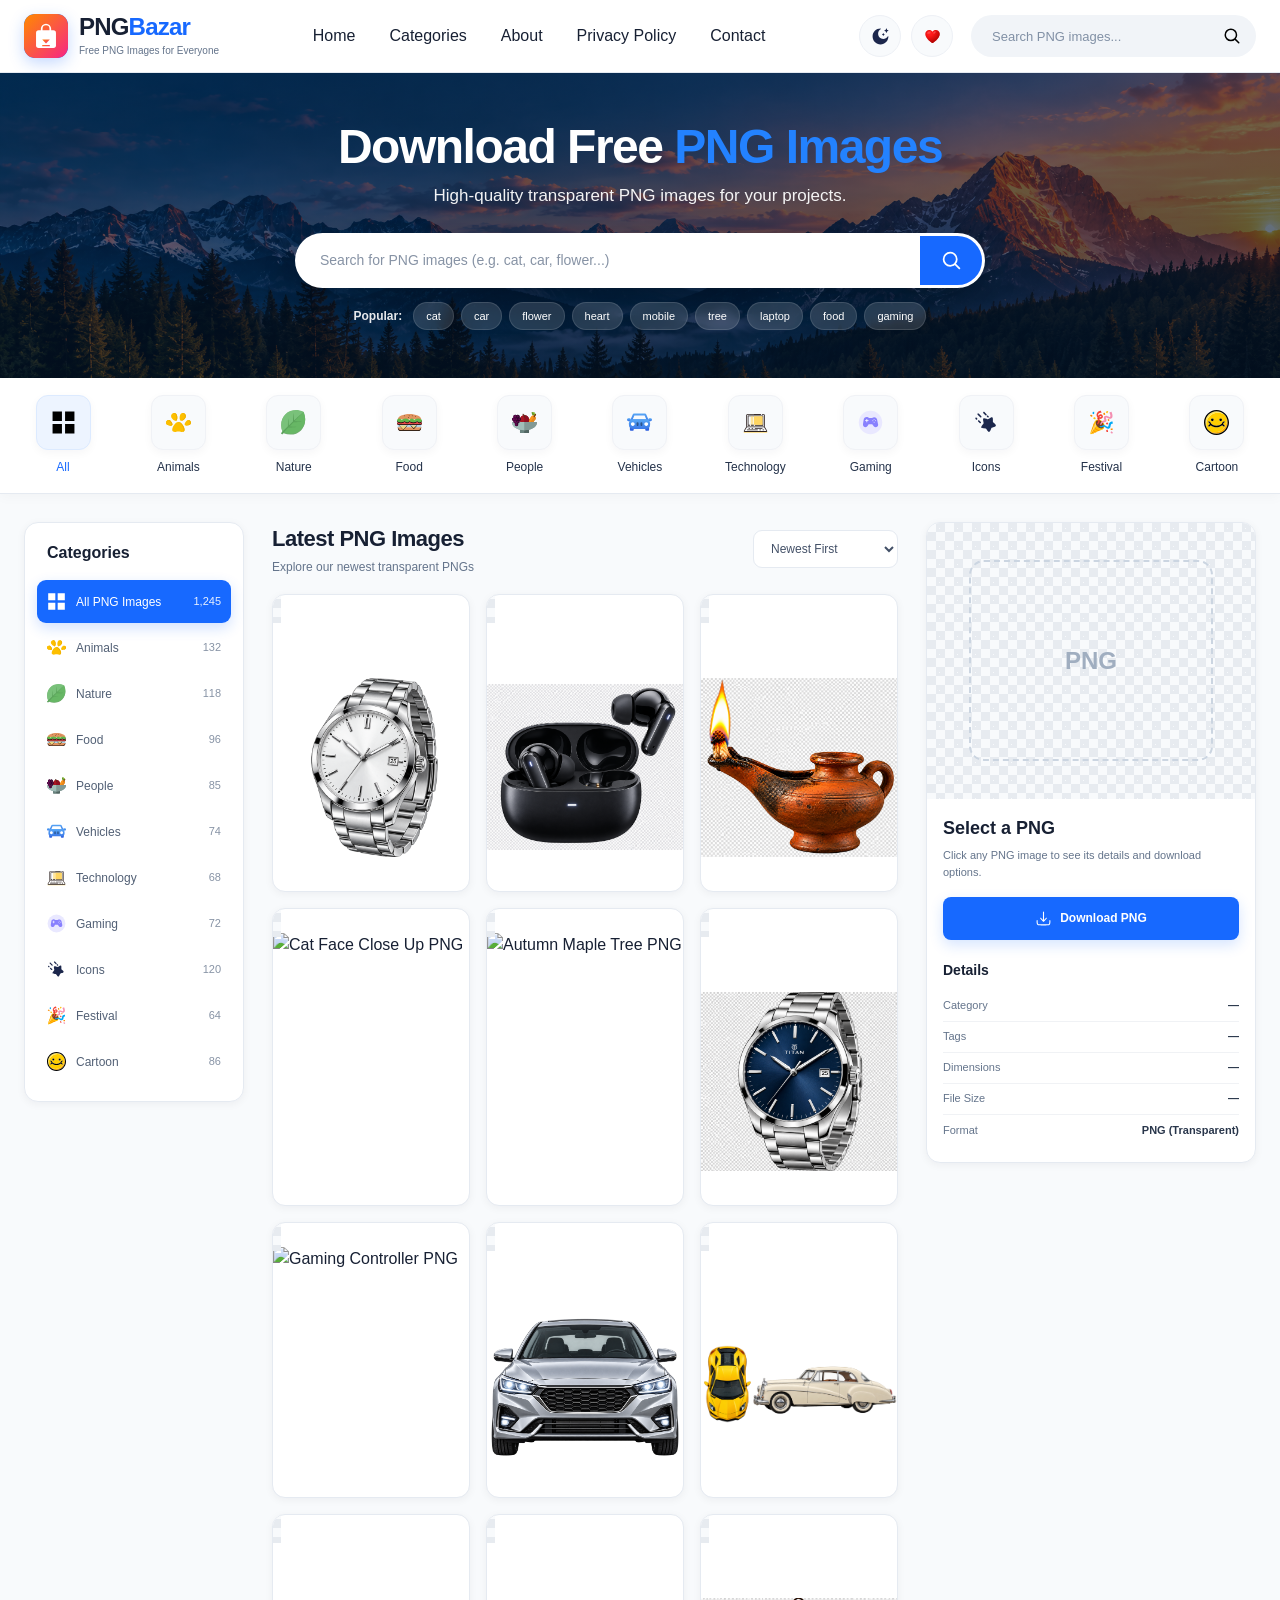
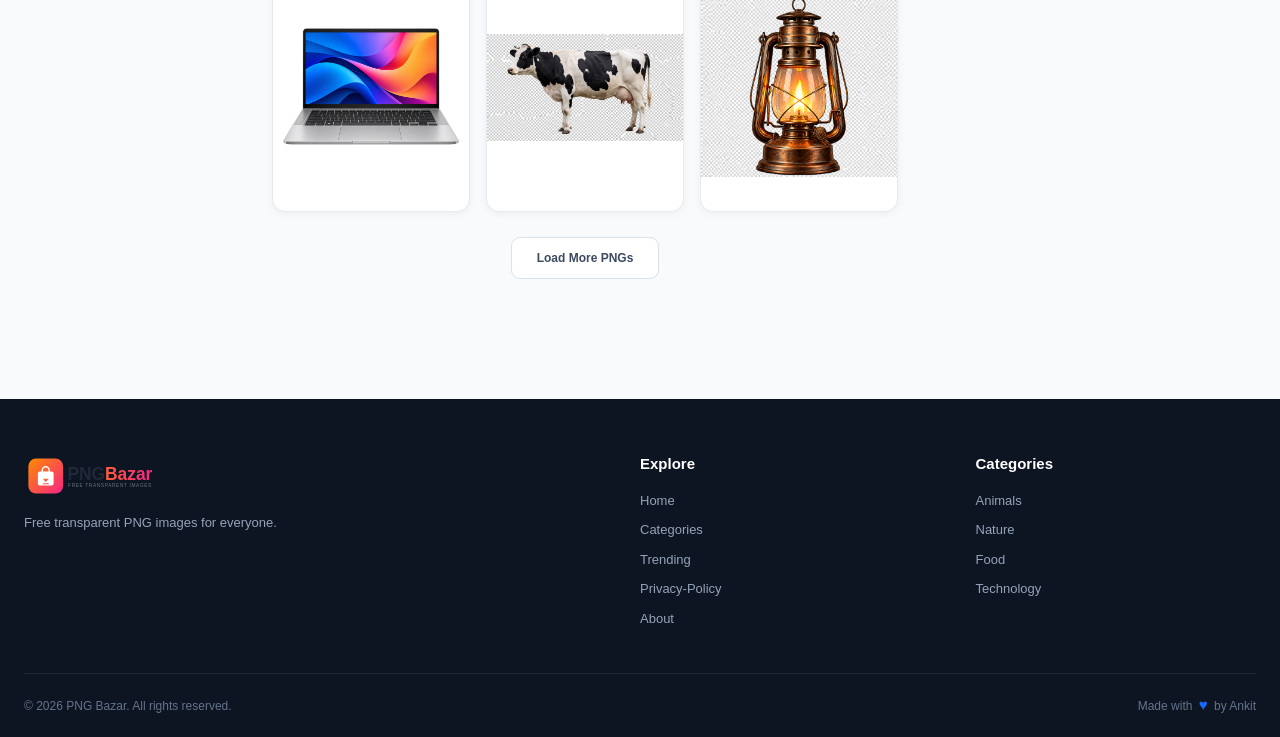
==== index.html @ c158da32 "add new page like privacy-policy.html or dmca.html" ====
<!DOCTYPE html>

<html lang="en">

<head>

    <meta charset="UTF-8">

    <meta name="viewport" content="width=device-width, initial-scale=1.0">



<title>PNG Bazar — Free PNG Images</title>



    <meta

        name="description"

        content="Download high-quality transparent PNG images for free."

    >



    <!-- Main CSS -->

    <link rel="stylesheet" href="css/style.css">

    <link rel="stylesheet" href="css/responsive.css">

</head>



<body>



    <!-- =====================================================

         HEADER

    \====================================================== -->

    <header class="site-header">



        <div class="header-container">



            <!-- Logo -->

          <a href="index.html" class="brand">



    <div class="brand-icon">

        <img

            src="assets/images/pngbazar_con.svg"

            alt="PNG Bazar"

        >

    </div>



    <div class="brand-text">

        <h1>PNG<span>Bazar</span></h1>

        <p>Free PNG Images for Everyone</p>

    </div>



</a>





            <!-- Desktop Navigation -->

            <nav class="main-nav">


<a href="index.html">Home</a>
                <a href="category.html">Categories</a>
                <a href="about.html">About</a>
                <a href="privacy-policy.html">Privacy Policy</a>
                <a href="#">Contact</a>

            </nav>





            <!-- Header Actions -->

            <div class="header-actions">



                <!-- Dark Mode -->

                <button

                    class="icon-button"

                    id="themeToggle"

                    type="button"

                    aria-label="Toggle dark mode"

                >

                    <img

                        src="assets/icons/moon.svg"

                        alt=""

                    >

                </button>





                <!-- Favorites -->

                <button

                    class="icon-button"

                    type="button"

                    aria-label="Favorites"

                >

                    <img

                        src="assets/icons/heart.svg"

                        alt=""

                    >

                </button>





                <!-- Header Search -->

                <form class="header-search" id="headerSearch">



                    <input

                        type="search"

                        id="headerSearchInput"

                        placeholder="Search PNG images..."

                        autocomplete="off"

                    >



                    <button type="submit" aria-label="Search">



                        <img

                            src="assets/icons/search.svg"

                            alt=""

                        >



                    </button>



                </form>





                <!-- Mobile Menu -->

                <button

                    class="icon-button mobile-menu-button"

                    id="mobileMenuButton"

                    type="button"

                    aria-label="Open menu"

                >

                    <img

                        src="assets/icons/menu.svg"

                        alt=""

                    >

                </button>



            </div>



        </div>





        <!-- Mobile Navigation -->

        <nav class="mobile-nav" id="mobileNav">



            <a href="index.html">Home</a>

            <a href="category.html">Categories</a>

            <a href="#">Trending</a>

            <a href="#">Latest</a>

            <a href="about.html">About</a>



        </nav>



    </header>







    <!-- =====================================================

         HERO SECTION

    \====================================================== -->

    <main>



        <section class="hero-section">



            <div class="hero-overlay"></div>



            <div class="hero-content">



               <span class="hero-small-title">

    PNG Bazar

</span>



<h2>

    Download Free

    <span>PNG Images</span>

</h2>



                <p>

                    High-quality transparent PNG images

                    for your projects.

                </p>





                <!-- Main Search -->

                <form class="hero-search" id="heroSearch">



                    <input

                        type="search"

                        id="heroSearchInput"

                        placeholder="Search for PNG images (e.g. cat, car, flower...)"

                        autocomplete="off"

                    >



                    <button type="submit">



                        <img

                            src="assets/icons/search.svg"

                            alt="Search"

                        >



                    </button>



                </form>





                <!-- Popular Searches -->

                <div class="popular-searches">



                    <span>Popular:</span>



                    <button type="button" class="tag">

                        cat

                    </button>



                    <button type="button" class="tag">

                        car

                    </button>



                    <button type="button" class="tag">

                        flower

                    </button>



                    <button type="button" class="tag">

                        heart

                    </button>



                    <button type="button" class="tag">

                        mobile

                    </button>



                    <button type="button" class="tag">

                        tree

                    </button>



                    <button type="button" class="tag">

                        laptop

                    </button>



                    <button type="button" class="tag">

                        food

                    </button>



                    <button type="button" class="tag">

                        gaming

                    </button>



                </div>



            </div>



        </section>







        <!-- =====================================================

             CATEGORY QUICK MENU

        \====================================================== -->

        <section class="category-strip">



            <div class="category-container">



                <a href="index.html" class="category-item active">



                    <div class="category-icon">

                        <img

                            src="assets/icons/grid.svg"

                            alt=""

                        >

                    </div>



                    <span>All</span>



                </a>





                <a href="category.html?category=Animals" class="category-item">



                    <div class="category-icon">

                        <img

                            src="assets/icons/paw.svg"

                            alt=""

                        >

                    </div>



                    <span>Animals</span>



                </a>





                <a href="category.html?category=Nature" class="category-item">



                    <div class="category-icon">

                        <img

                            src="assets/icons/leaf.svg"

                            alt=""

                        >

                    </div>



                    <span>Nature</span>



                </a>





                <a href="category.html?category=Food" class="category-item">



                    <div class="category-icon">

                        <img

                            src="assets/icons/food.svg"

                            alt=""

                        >

                    </div>



                    <span>Food</span>



                </a>





                <a href="category.html?category=People" class="category-item">



                    <div class="category-icon">

                        <img

                            src="assets/icons/fruits.svg"

                            alt=""

                        >

                    </div>



                    <span>People</span>



                </a>





                <a href="category.html?category=Vehicles" class="category-item">



                    <div class="category-icon">

                        <img

                            src="assets/icons/car.svg"

                            alt=""

                        >

                    </div>



                    <span>Vehicles</span>



                </a>





                <a href="category.html?category=Technology" class="category-item">



                    <div class="category-icon">

                        <img

                            src="assets/icons/laptop.svg"

                            alt=""

                        >

                    </div>



                    <span>Technology</span>



                </a>





                <a href="category.html?category=Gaming" class="category-item">



                    <div class="category-icon">

                        <img

                            src="assets/icons/game.svg"

                            alt=""

                        >

                    </div>



                    <span>Gaming</span>



                </a>





                <a href="category.html?category=Icons" class="category-item">



                    <div class="category-icon">

                        <img

                            src="assets/icons/star.svg"

                            alt=""

                        >

                    </div>



                    <span>Icons</span>



                </a>





                <a href="category.html?category=Festival" class="category-item">



                    <div class="category-icon">

                        <img

                            src="assets/icons/partypopper.svg"

                            alt=""

                        >

                    </div>



                    <span>Festival</span>



                </a>





                <a href="category.html?category=Cartoon" class="category-item">



                    <div class="category-icon">

                        <img

                            src="assets/icons/smile.svg"

                            alt=""

                        >

                    </div>



                    <span>Cartoon</span>



                </a>



            </div>



        </section>







        <!-- =====================================================

             MAIN CONTENT

        \====================================================== -->

        <section class="content-section">



            <div class="content-container">





                <!-- =================================================

                     SIDEBAR

                \================================================== -->

                <aside class="sidebar">



                    <div class="sidebar-header">



                        <h3>Categories</h3>



                    </div>





                    <div class="sidebar-categories">



                        <a href="index.html" class="sidebar-category active">



                            <div class="sidebar-category-left">



                                <img

                                    src="assets/icons/grid.svg"

                                    alt=""

                                >



                                <span>All PNG Images</span>



                            </div>



                            <span class="category-count">

                                1,245

                            </span>



                        </a>





                        <a href="category.html?category=Animals" class="sidebar-category">



                            <div class="sidebar-category-left">



                                <img

                                    src="assets/icons/paw.svg"

                                    alt=""

                                >



                                <span>Animals</span>



                            </div>



                            <span class="category-count">

                                132

                            </span>



                        </a>





                        <a href="category.html?category=Nature" class="sidebar-category">



                            <div class="sidebar-category-left">



                                <img

                                    src="assets/icons/leaf.svg"

                                    alt=""

                                >



                                <span>Nature</span>



                            </div>



                            <span class="category-count">

                                118

                            </span>



                        </a>





                        <a href="category.html?category=Food" class="sidebar-category">



                            <div class="sidebar-category-left">



                                <img

                                    src="assets/icons/food.svg"

                                    alt=""

                                >



                                <span>Food</span>



                            </div>



                            <span class="category-count">

                                96

                            </span>



                        </a>





                        <a href="category.html?category=People" class="sidebar-category">



                            <div class="sidebar-category-left">



                                <img

                                    src="assets/icons/fruits.svg"

                                    alt=""

                                >



                                <span>People</span>



                            </div>



                            <span class="category-count">

                                85

                            </span>



                        </a>





                        <a href="category.html?category=Vehicles" class="sidebar-category">



                            <div class="sidebar-category-left">



                                <img

                                    src="assets/icons/car.svg"

                                    alt=""

                                >



                                <span>Vehicles</span>



                            </div>



                            <span class="category-count">

                                74

                            </span>



                        </a>





                        <a href="category.html?category=Technology" class="sidebar-category">



                            <div class="sidebar-category-left">



                                <img

                                    src="assets/icons/laptop.svg"

                                    alt=""

                                >



                                <span>Technology</span>



                            </div>



                            <span class="category-count">

                                68

                            </span>



                        </a>





                        <a href="category.html?category=Gaming" class="sidebar-category">



                            <div class="sidebar-category-left">



                                <img

                                    src="assets/icons/game.svg"

                                    alt=""

                                >



                                <span>Gaming</span>



                            </div>



                            <span class="category-count">

                                72

                            </span>



                        </a>





                        <a href="category.html?category=Icons" class="sidebar-category">



                            <div class="sidebar-category-left">



                                <img

                                    src="assets/icons/star.svg"

                                    alt=""

                                >



                                <span>Icons</span>



                            </div>



                            <span class="category-count">

                                120

                            </span>



                        </a>





                        <a href="category.html?category=Festival" class="sidebar-category">



                            <div class="sidebar-category-left">



                                <img

                                    src="assets/icons/partypopper.svg"

                                    alt=""

                                >



                                <span>Festival</span>



                            </div>



                            <span class="category-count">

                                64

                            </span>



                        </a>





                        <a href="category.html?category=Cartoon" class="sidebar-category">



                            <div class="sidebar-category-left">



                                <img

                                    src="assets/icons/smile.svg"

                                    alt=""

                                >



                                <span>Cartoon</span>



                            </div>



                            <span class="category-count">

                                86

                            </span>



                        </a>



                    </div>



                </aside>







                <!-- =================================================

                     PNG CONTENT

                \================================================== -->

                <div class="png-content">





                    <!-- Section Header -->

                    <div class="section-header">



                        <div>



                            <h2>

                                Latest PNG Images

                            </h2>



                            <p>

                                Explore our newest transparent PNGs

                            </p>



                        </div>





                        <!-- Sort -->

                        <select

                            class="sort-select"

                            id="sortSelect"

                        >



                            <option value="newest">

                                Newest First

                            </option>



                            <option value="popular">

                                Most Popular

                            </option>



                            <option value="name">

                                Name

                            </option>



                        </select>



                    </div>







                    <!-- =================================================

                         PNG GRID

                    \================================================== -->

                    <div

                        class="png-grid"

                        id="pngGrid"

                    >



                        <!--

                            PNG cards will be generated

                            dynamically using JavaScript.



                            Example structure:



                            <article class="png-card">

                                ...

                            </article>

                        \-->



                    </div>





                    <!-- Load More -->

                    <div class="load-more-container">



                        <button

                            class="load-more-button"

                            id="loadMoreButton"

                            type="button"

                        >

                            Load More PNGs

                        </button>



                    </div>



                </div>







                <!-- =================================================

                     IMAGE PREVIEW PANEL

                \================================================== -->

                <aside class="preview-panel" id="previewPanel">



                    <button

                        class="preview-close"

                        id="previewClose"

                        type="button"

                        aria-label="Close preview"

                    >

                        ×

                    </button>





                    <div class="preview-image-container">



                        <div class="preview-placeholder">



                            <span>PNG</span>



                        </div>



                    </div>





                    <div class="preview-info">



                        <h2 id="previewTitle">

                            Select a PNG

                        </h2>



                        <p

                            class="preview-description"

                            id="previewDescription"

                        >

                            Click any PNG image to see its

                            details and download options.

                        </p>





                        <!-- Download -->

                        <button

                            class="download-button"

                            id="downloadButton"

                            type="button"

                        >



                            <img

                                src="assets/icons/download.svg"

                                alt=""

                            >



                            Download PNG



                        </button>





                        <!-- Details -->

                        <div class="image-details">



                            <h3>Details</h3>



                            <div class="detail-row">



                                <span>Category</span>



                                <strong id="previewCategory">

                                    —

                                </strong>



                            </div>





                            <div class="detail-row">



                                <span>Tags</span>



                                <strong id="previewTags">

                                    —

                                </strong>



                            </div>





                            <div class="detail-row">



                                <span>Dimensions</span>



                                <strong id="previewDimensions">

                                    —

                                </strong>



                            </div>





                            <div class="detail-row">



                                <span>File Size</span>



                                <strong id="previewSize">

                                    —

                                </strong>



                            </div>





                            <div class="detail-row">



                                <span>Format</span>



                                <strong>

                                    PNG (Transparent)

                                </strong>



                            </div>



                        </div>



                    </div>



                </aside>



            </div>



        </section>



    </main>







    <!-- =====================================================

         FOOTER

    \====================================================== -->

<footer class="site-footer">



    <div class="footer-container">



        <!-- Brand -->

        <div class="footer-brand">



            <div class="footer-logo">

                <img

                    src="assets/images/pngbazar_ogo.svg"

                    alt="PNG Bazar"

                >

            </div>



            <p>

                Free transparent PNG images for everyone.

            </p>
        </div>





        <!-- Explore -->

        <div class="footer-links">



            <h3>Explore</h3>



            <a href="index.html">Home</a>

            <a href="category.html">Categories</a>

            <a href="#">Trending</a>
            <a href="privacy-policy.html">Privacy-Policy</a>
            

            <a href="about.html">About</a>



        </div>





        <!-- Categories -->

        <div class="footer-links">
            <h3>Categories</h3>
            <a href="category.html?category=Animals">Animals</a>

            <a href="category.html?category=Nature">Nature</a>

            <a href="category.html?category=Food">Food</a>
            <a href="category.html?category=Technology">Technology</a>
        </div>

    </div>
    <!-- Copyright -->
    <div class="footer-bottom">
        <p>
            © 2026 PNG Bazar. All rights reserved.
        </p>
        <p>
            Made with
            <span class="footer-heart">♥</span>
            by Ankit
        </p>
    </div>

</footer>
    <!-- =====================================================

         JAVASCRIPT

    \====================================================== -->
    <script src="data/png-data.js"></script>
    <script src="js/main.js"></script>
    <script src="js/search.js"></script>
    

</body>

</html>
---- css/style.css ----
/* =========================================================
   PNGVAULT — MAIN STYLESHEET
   ========================================================= */


/* =========================================================
   1. RESET
   ========================================================= */

* {
    margin: 0;
    padding: 0;
    box-sizing: border-box;
}

html {
    scroll-behavior: smooth;
}

body {
    font-family:
        Inter,
        -apple-system,
        BlinkMacSystemFont,
        "Segoe UI",
        Roboto,
        Arial,
        sans-serif;

    background: #f8fafc;
    color: #172033;
    line-height: 1.5;
}





button,
input,
select {
    font: inherit;
}

button {
    border: none;
    cursor: pointer;
}

a {
    color: inherit;
    text-decoration: none;
}

img {
    display: block;
    max-width: 100%;
}


/* =========================================================
   2. ROOT VARIABLES
   ========================================================= */

:root {

    --primary: #1769ff;
    --primary-dark: #0f56d9;
    --primary-light: #eaf2ff;

    --text: #172033;
    --text-secondary: #64748b;
    --text-light: #94a3b8;

    --white: #ffffff;
    --background: #f8fafc;
    --surface: #ffffff;
    --border: #e5eaf1;

    --success: #16a34a;

    --shadow-sm:
        0 2px 8px rgba(15, 23, 42, 0.05);

    --shadow:
        0 8px 25px rgba(15, 23, 42, 0.08);

    --shadow-lg:
        0 18px 45px rgba(15, 23, 42, 0.12);

    --radius-sm: 8px;
    --radius: 14px;
    --radius-lg: 20px;

    --container: 1400px;
}


/* =========================================================
   3. HEADER
   ========================================================= */

.site-header {
    width: 100%;
    background: rgba(255, 255, 255, 0.96);
    border-bottom: 1px solid var(--border);

    position: sticky;
    top: 0;
    z-index: 1000;

    backdrop-filter: blur(14px);
}

.header-container {
    width: min(var(--container), calc(100% - 48px));
    min-height: 72px;
    margin: auto;

    display: flex;
    align-items: center;
    justify-content: space-between;

    gap: 30px;
}


/* =========================================================
   4. BRAND
   ========================================================= */

.brand {
    display: flex;
    align-items: center;
    gap: 11px;

    flex-shrink: 0;
}

.brand-icon {
    width: 44px;
    height: 44px;

    border-radius: 11px;

    display: flex;
    align-items: center;
    justify-content: center;

    color: white;

    background:
        linear-gradient(
            135deg,
            #2382ff,
            #145ee8
        );

    box-shadow:
        0 5px 15px rgba(23, 105, 255, 0.25);
}



.brand-text h1 {
    font-size: 24px;
    font-weight: 800;
    line-height: 1;
    letter-spacing: -0.8px;
}

.brand-text h1 span {
    color: var(--primary);
}

.brand-text p {
    margin-top: 4px;

    color: var(--text-secondary);

    font-size: 10px;
    font-weight: 500;
}


/* =========================================================
   5. MAIN NAVIGATION
   ========================================================= */

.main-nav {
    height: 72px;

    display: flex;
    align-items: center;
    gap: 34px;
}

.nav-link {
    height: 72px;

    display: flex;
    align-items: center;

    position: relative;

    color: #344054;

    font-size: 14px;
    font-weight: 500;

    transition:
        color 0.2s ease;
}

.nav-link:hover {
    color: var(--primary);
}

.nav-link.active {
    color: var(--primary);
    font-weight: 600;
}

.nav-link.active::after {
    content: "";

    position: absolute;

    bottom: 0;
    left: 0;
    right: 0;

    height: 3px;

    background: var(--primary);
    border-radius: 4px 4px 0 0;
}


/* =========================================================
   6. HEADER ACTIONS
   ========================================================= */

.header-actions {
    display: flex;
    align-items: center;
    gap: 10px;
}

.icon-button {
    width: 42px;
    height: 42px;

    border-radius: 50%;

    background: #f8fafc;

    border: 1px solid #edf0f5;

    display: flex;
    align-items: center;
    justify-content: center;

    transition:
        background 0.2s ease,
        transform 0.2s ease,
        border-color 0.2s ease;
}

.icon-button:hover {
    background: var(--primary-light);
    border-color: #d6e4ff;

    transform: translateY(-1px);
}

.icon-button img {
    width: 19px;
    height: 19px;

    object-fit: contain;
}


/* =========================================================
   7. HEADER SEARCH
   ========================================================= */

.header-search {
    width: 285px;
    height: 42px;

    margin-left: 8px;

    display: flex;
    align-items: center;

    background: #f1f4f8;

    border-radius: 24px;

    border: 1px solid transparent;

    overflow: hidden;

    transition:
        border-color 0.2s ease,
        background 0.2s ease;
}

.header-search:focus-within {
    background: white;
    border-color: #c8d9ff;

    box-shadow:
        0 0 0 3px rgba(23, 105, 255, 0.08);
}

.header-search input {
    width: 100%;
    height: 100%;

    padding: 0 14px 0 20px;

    border: none;
    outline: none;

    background: transparent;

    color: var(--text);

    font-size: 13px;
}

.header-search input::placeholder {
    color: #8190a5;
}

.header-search button {
    width: 46px;
    height: 100%;

    flex-shrink: 0;

    background: transparent;

    display: flex;
    align-items: center;
    justify-content: center;
}

.header-search button img {
    width: 18px;
    height: 18px;
}


/* =========================================================
   8. MOBILE MENU
   ========================================================= */

.mobile-menu-button,
.mobile-nav {
    display: none;
}


/* =========================================================
   9. HERO
   ========================================================= */

.hero-section {
    min-height: 305px;

    position: relative;

    display: flex;
    align-items: center;
    justify-content: center;

    overflow: hidden;

    background-image:
        url("../assets/images/background.png");

    background-size: cover;
    background-position: center 52%;

    color: white;
}

.hero-overlay {
    position: absolute;
    inset: 0;

    background:
        linear-gradient(
            180deg,
            rgba(3, 24, 52, 0.55),
            rgba(3, 21, 43, 0.68)
        );
}

.hero-content {
    width: min(900px, calc(100% - 40px));

    position: relative;
    z-index: 2;

    text-align: center;

    padding: 42px 0;
}

.hero-small-title {
    display: none;
}

.hero-content h2 {
    font-size: clamp(36px, 4vw, 48px);

    font-weight: 800;

    letter-spacing: -1.5px;

    line-height: 1.1;
}

.hero-content h2 span {
    color: #2382ff;
}

.hero-content p {
    margin-top: 10px;

    font-size: 17px;

    color: rgba(255, 255, 255, 0.94);
}


/* =========================================================
   10. HERO SEARCH
   ========================================================= */

.hero-search {
    width: min(690px, 100%);
    height: 55px;

    margin: 24px auto 0;

    display: flex;
    align-items: center;

    background: white;

    border: 3px solid rgba(255, 255, 255, 0.45);

    border-radius: 30px;

    overflow: hidden;

    box-shadow:
        0 12px 35px rgba(0, 0, 0, 0.20);
}

.hero-search input {
    flex: 1;

    min-width: 0;

    height: 100%;

    padding: 0 22px;

    border: none;
    outline: none;

    color: #1e293b;

    background: white;

    font-size: 14px;
}

.hero-search input::placeholder {
    color: #8793a5;
}

.hero-search button {
    width: 62px;
    height: 100%;

    flex-shrink: 0;

    background: var(--primary);

    display: flex;
    align-items: center;
    justify-content: center;

    transition:
        background 0.2s ease;
}

.hero-search button:hover {
    background: var(--primary-dark);
}

.hero-search button img {
    width: 21px;
    height: 21px;

    filter: brightness(0) invert(1);
}


/* =========================================================
   11. POPULAR TAGS
   ========================================================= */

.popular-searches {
    margin-top: 14px;

    display: flex;
    align-items: center;
    justify-content: center;
    flex-wrap: wrap;

    gap: 7px;
}

.popular-searches > span {
    margin-right: 4px;

    font-size: 12px;
    font-weight: 600;

    color: rgba(255, 255, 255, 0.9);
}

.tag {
    padding: 5px 12px;

    border-radius: 20px;

    background: rgba(255, 255, 255, 0.14);

    border: 1px solid rgba(255, 255, 255, 0.12);

    color: white;

    font-size: 11px;

    backdrop-filter: blur(5px);

    transition:
        background 0.2s ease,
        transform 0.2s ease;
}

.tag:hover {
    background: rgba(255, 255, 255, 0.24);

    transform: translateY(-1px);
}


/* =========================================================
   12. CATEGORY STRIP
   ========================================================= */

.category-strip {
    width: 100%;

    background: white;

    border-bottom: 1px solid var(--border);

    box-shadow:
        0 3px 12px rgba(15, 23, 42, 0.03);
}

.category-container {
    width: min(var(--container), calc(100% - 48px));

    min-height: 115px;

    margin: auto;

    display: flex;
    align-items: center;
    justify-content: space-between;

    gap: 10px;

    overflow-x: auto;

    scrollbar-width: none;
}

.category-container::-webkit-scrollbar {
    display: none;
}

.category-item {
    min-width: 78px;

    display: flex;
    flex-direction: column;
    align-items: center;
    justify-content: center;

    gap: 8px;

    color: #24324a;

    font-size: 12px;
    font-weight: 500;

    transition:
        color 0.2s ease;
}

.category-item:hover {
    color: var(--primary);
}

.category-item.active {
    color: var(--primary);
}

.category-icon {
    width: 55px;
    height: 55px;

    border-radius: 12px;

    background: #f8fafc;

    display: flex;
    align-items: center;
    justify-content: center;

    border: 1px solid #f0f2f6;

    box-shadow:
        0 3px 10px rgba(15, 23, 42, 0.04);

    transition:
        transform 0.2s ease,
        background 0.2s ease;
}

.category-item:hover .category-icon {
    transform: translateY(-3px);
}

.category-item.active .category-icon {
    background: #edf4ff;

    border-color: #dceaff;
}

.category-icon img {
    width: 25px;
    height: 25px;
}


/* =========================================================
   13. MAIN CONTENT
   ========================================================= */

.content-section {
    padding: 28px 0 60px;
}

.content-container {
    width: min(var(--container), calc(100% - 48px));

    margin: auto;

    display: grid;

    grid-template-columns:
        220px
        minmax(0, 1fr)
        330px;

    gap: 28px;

    align-items: start;
}


/* =========================================================
   14. SIDEBAR
   ========================================================= */

.sidebar {
    background: white;

    border: 1px solid var(--border);

    border-radius: var(--radius);

    padding: 18px 12px;

    box-shadow: var(--shadow-sm);

    position: sticky;
    top: 95px;
}

.sidebar-header {
    padding: 0 10px 15px;
}

.sidebar-header h3 {
    font-size: 16px;

    font-weight: 700;
}

.sidebar-categories {
    display: flex;
    flex-direction: column;

    gap: 3px;
}

.sidebar-category {
    min-height: 43px;

    padding: 8px 10px;

    display: flex;
    align-items: center;
    justify-content: space-between;

    border-radius: 9px;

    color: #526075;

    font-size: 12px;

    transition:
        background 0.2s ease,
        color 0.2s ease;
}

.sidebar-category:hover {
    background: #f6f9ff;
    color: var(--primary);
}

.sidebar-category.active {
    background: var(--primary);
    color: white;

    box-shadow:
        0 5px 14px rgba(23, 105, 255, 0.20);
}

.sidebar-category-left {
    display: flex;
    align-items: center;

    gap: 10px;

    min-width: 0;
}

.sidebar-category-left img {
    width: 19px;
    height: 19px;

    object-fit: contain;
}

.sidebar-category.active img {
    filter: brightness(0) invert(1);
}

.sidebar-category-left span {
    white-space: nowrap;
}

.category-count {
    color: #8793a5;

    font-size: 11px;
    font-weight: 500;
}

.sidebar-category.active .category-count {
    color: rgba(255, 255, 255, 0.9);
}


/* =========================================================
   15. PNG CONTENT
   ========================================================= */

.png-content {
    min-width: 0;
}

.section-header {
    min-height: 52px;

    margin-bottom: 18px;

    display: flex;
    align-items: center;
    justify-content: space-between;

    gap: 15px;
}

.section-header h2 {
    font-size: 22px;

    font-weight: 750;

    letter-spacing: -0.5px;
}

.section-header p {
    margin-top: 3px;

    color: var(--text-secondary);

    font-size: 12px;
}

.sort-select {
    min-width: 145px;

    height: 38px;

    padding: 0 34px 0 13px;

    border: 1px solid var(--border);

    border-radius: 9px;

    background: white;

    color: #435067;

    font-size: 12px;

    outline: none;

    cursor: pointer;
}

.sort-select:focus {
    border-color: #b9d0ff;

    box-shadow:
        0 0 0 3px rgba(23, 105, 255, 0.07);
}


/* =========================================================
   16. PNG GRID
   ========================================================= */

.png-grid {
    display: grid;

    grid-template-columns:
        repeat(3, minmax(0, 1fr));

    gap: 16px;
}


/* =========================================================
   17. PNG CARD
   ========================================================= */

.png-card {
    min-width: 0;

    background: white;

    border: 1px solid var(--border);

    border-radius: 13px;

    overflow: hidden;

    box-shadow: var(--shadow-sm);

    transition:
        transform 0.22s ease,
        box-shadow 0.22s ease,
        border-color 0.22s ease;
}

.png-card:hover {
    transform: translateY(-4px);

    border-color: #d8e4f8;

    box-shadow: var(--shadow);
}

.png-card-image {
    position: relative;

    aspect-ratio: 1 / 0.92;

    padding: 8px;

    background-color: #f8fafc;

    background-image:
        linear-gradient(45deg, #e7ebf0 25%, transparent 25%),
        linear-gradient(-45deg, #e7ebf0 25%, transparent 25%),
        linear-gradient(45deg, transparent 75%, #e7ebf0 75%),
        linear-gradient(-45deg, transparent 75%, #e7ebf0 75%);

    background-size: 18px 18px;

    background-position:
        0 0,
        0 9px,
        9px -9px,
        -9px 0;
}

.png-card-image img {
    width: 100%;
    height: 100%;

    object-fit: contain;

    transition:
        transform 0.25s ease;
}

.png-card:hover .png-card-image img {
    transform: scale(1.04);
}

.png-card-content {
    padding: 10px 11px 11px;
}

.png-card-title {
    margin-bottom: 7px;

    font-size: 13px;
    font-weight: 700;

    white-space: nowrap;
    overflow: hidden;
    text-overflow: ellipsis;
}

.png-card-meta {
    display: flex;
    align-items: center;
    justify-content: space-between;

    gap: 7px;
}

.png-card-tags {
    display: flex;

    gap: 4px;

    min-width: 0;

    overflow: hidden;
}

.png-card-tag {
    padding: 3px 7px;

    border-radius: 5px;

    background: #f0f4fa;

    color: #68768b;

    font-size: 9px;

    white-space: nowrap;
}

.card-download {
    width: 30px;
    height: 30px;

    flex-shrink: 0;

    border: 1px solid #d7e3f7;

    border-radius: 8px;

    background: white;

    display: flex;
    align-items: center;
    justify-content: center;

    transition:
        background 0.2s ease,
        border-color 0.2s ease;
}

.card-download:hover {
    background: var(--primary);
    border-color: var(--primary);
}

.card-download img {
    width: 15px;
    height: 15px;
}

.card-download:hover img {
    filter: brightness(0) invert(1);
}


/* =========================================================
   18. CARD FAVORITE BUTTON
   ========================================================= */

.card-favorite {
    position: absolute;

    top: 12px;
    right: 12px;

    width: 31px;
    height: 31px;

    border-radius: 50%;

    background: rgba(255, 255, 255, 0.92);

    display: flex;
    align-items: center;
    justify-content: center;

    box-shadow:
        0 3px 10px rgba(15, 23, 42, 0.12);
}

.card-favorite img {
    width: 16px;
    height: 16px;
}


/* =========================================================
   19. LOAD MORE
   ========================================================= */

.load-more-container {
    padding-top: 25px;

    display: flex;
    justify-content: center;
}

.load-more-button {
    padding: 11px 25px;

    border-radius: 9px;

    background: white;

    border: 1px solid #d8e1ee;

    color: #3b4a61;

    font-size: 12px;
    font-weight: 600;

    transition:
        background 0.2s ease,
        color 0.2s ease,
        border-color 0.2s ease;
}

.load-more-button:hover {
    color: white;

    background: var(--primary);

    border-color: var(--primary);
}


/* =========================================================
   20. PREVIEW PANEL
   ========================================================= */

.preview-panel {
    background: white;

    border: 1px solid var(--border);

    border-radius: var(--radius);

    overflow: hidden;

    box-shadow: var(--shadow-sm);

    position: sticky;
    top: 95px;
}

.preview-close {
    display: none;
}

.preview-image-container {
    width: 100%;

    aspect-ratio: 1 / 0.84;

    padding: 12px;

    background-color: #f8fafc;

    background-image:
        linear-gradient(45deg, #e7ebf0 25%, transparent 25%),
        linear-gradient(-45deg, #e7ebf0 25%, transparent 25%),
        linear-gradient(45deg, transparent 75%, #e7ebf0 75%),
        linear-gradient(-45deg, transparent 75%, #e7ebf0 75%);

    background-size: 18px 18px;

    background-position:
        0 0,
        0 9px,
        9px -9px,
        -9px 0;

    display: flex;
    align-items: center;
    justify-content: center;
}

.preview-placeholder {
    width: 80%;
    height: 80%;

    display: flex;
    align-items: center;
    justify-content: center;

    border: 2px dashed #cbd5e1;

    border-radius: 15px;

    color: #a0aec0;

    font-size: 24px;
    font-weight: 800;
}

.preview-info {
    padding: 16px;
}

.preview-info h2 {
    font-size: 18px;

    font-weight: 750;
}

.preview-description {
    margin-top: 5px;

    color: var(--text-secondary);

    font-size: 11px;
    line-height: 1.6;
}


/* =========================================================
   21. DOWNLOAD BUTTON
   ========================================================= */

.download-button {
    width: 100%;
    height: 43px;

    margin-top: 15px;

    border-radius: 8px;

    background: var(--primary);

    color: white;

    display: flex;
    align-items: center;
    justify-content: center;

    gap: 8px;

    font-size: 12px;
    font-weight: 650;

    box-shadow:
        0 5px 14px rgba(23, 105, 255, 0.18);

    transition:
        background 0.2s ease,
        transform 0.2s ease;
}

.download-button:hover {
    background: var(--primary-dark);

    transform: translateY(-1px);
}

.download-button img {
    width: 17px;
    height: 17px;

    filter: brightness(0) invert(1);
}


/* =========================================================
   22. IMAGE DETAILS
   ========================================================= */

.image-details {
    margin-top: 20px;
}

.image-details h3 {
    margin-bottom: 10px;

    font-size: 14px;
    font-weight: 700;
}

.detail-row {
    min-height: 31px;

    display: flex;
    align-items: center;
    justify-content: space-between;

    gap: 15px;

    border-bottom: 1px solid #f0f2f5;

    font-size: 11px;
}

.detail-row:last-child {
    border-bottom: none;
}

.detail-row span {
    color: var(--text-secondary);
}

.detail-row strong {
    color: #29364b;

    font-weight: 600;

    text-align: right;

    max-width: 60%;
}


/* =========================================================
   23. FOOTER — PNG BAZAR
   ========================================================= */

.site-footer {
    margin-top: 60px;
    background: #0d1422;
    color: #ffffff;
}

.footer-container {
    width: min(var(--container), calc(100% - 48px));
    margin: 0 auto;
    padding: 55px 0 45px;

    display: grid;
    grid-template-columns: minmax(0, 1.5fr) minmax(150px, 0.75fr) minmax(150px, 0.75fr);
    gap: 55px;
    align-items: start;
}

/* Footer Brand */

.footer-brand {
    min-width: 0;
}

.footer-logo {
    width: 165px;
    margin-bottom: 14px;
}

.footer-logo img {
    display: block;
    width: 100%;
    height: auto;
    max-width: 100%;
    object-fit: contain;
}

.footer-brand p {
    max-width: 310px;
    margin: 0;

    color: #94a3b8;
    font-size: 13px;
    line-height: 1.7;
}

/* Footer Link Groups */

.footer-links {
    display: flex;
    flex-direction: column;
    align-items: flex-start;
    gap: 10px;
}

.footer-links h3 {
    margin: 0 0 7px;

    color: #ffffff;
    font-size: 15px;
    line-height: 1.3;
    font-weight: 700;
}

.footer-links a {
    width: fit-content;

    color: #94a3b8;
    font-size: 13px;
    line-height: 1.5;
    text-decoration: none;

    transition: color 0.2s ease, transform 0.2s ease;
}

.footer-links a:hover {
    color: #ffffff;
    transform: translateX(3px);
}

/* Footer Bottom */

.footer-bottom {
    width: min(var(--container), calc(100% - 48px));
    min-height: 64px;
    margin: 0 auto;
    padding: 16px 0;

    display: flex;
    align-items: center;
    justify-content: space-between;
    gap: 20px;

    border-top: 1px solid rgba(255, 255, 255, 0.08);
}

.footer-bottom p {
    margin: 0;

    color: #64748b;
    font-size: 12px;
    line-height: 1.5;
}

.footer-bottom p:last-child {
    text-align: right;
}

.footer-heart {
    color: #1769ff;
    font-size: 15px;
    margin: 0 3px;
}

/* Footer responsive */

@media (max-width: 900px) {

    .footer-container {
        grid-template-columns: 1.4fr 1fr 1fr;
        gap: 30px;
    }

}

@media (max-width: 700px) {

    .site-footer {
        margin-top: 45px;
    }

    .footer-container {
        width: calc(100% - 40px);
        padding: 45px 0 35px;
        grid-template-columns: 1fr 1fr;
        gap: 35px 25px;
    }

    .footer-brand {
        grid-column: 1 / -1;
    }

    .footer-logo {
        width: 150px;
    }

    .footer-bottom {
        width: calc(100% - 40px);
        flex-direction: column;
        justify-content: center;
        gap: 7px;
        padding: 18px 0;
        text-align: center;
    }

    .footer-bottom p:last-child {
        text-align: center;
    }

}

@media (max-width: 480px) {

    .footer-container {
        width: calc(100% - 28px);
        grid-template-columns: 1fr 1fr;
        gap: 28px 18px;
    }

    .footer-logo {
        width: 140px;
    }

    .footer-brand p {
        max-width: 270px;
        font-size: 12px;
    }

    .footer-links h3 {
        font-size: 14px;
    }

    .footer-links a {
        font-size: 12px;
    }

    .footer-bottom {
        width: calc(100% - 28px);
    }

    .footer-bottom p {
        font-size: 11px;
    }

}


/* =========================================================
   24. DARK MODE
   ========================================================= */

body.dark-mode {
    --text: #e5e7eb;
    --text-secondary: #94a3b8;
    --text-light: #64748b;

    --background: #0f172a;
    --surface: #111827;
    --border: #1f2937;

    background: var(--background);
    color: var(--text);
}

body.dark-mode .site-header,
body.dark-mode .category-strip,
body.dark-mode .sidebar,
body.dark-mode .png-card,
body.dark-mode .preview-panel,
body.dark-mode .sort-select,
body.dark-mode .load-more-button {
    background: #111827;

    border-color: #1f2937;
}

body.dark-mode .header-search {
    background: #1e293b;
}

body.dark-mode .header-search input {
    color: white;
}

body.dark-mode .category-icon {
    background: #1e293b;
    border-color: #273449;
}

body.dark-mode .sidebar-category {
    color: #aab5c5;
}

body.dark-mode .sidebar-category:hover {
    background: #1e293b;
}

body.dark-mode .png-card-image,
body.dark-mode .preview-image-container {
    background-color: #1e293b;
}

body.dark-mode .png-card-tag {
    background: #1e293b;
    color: #94a3b8;
}

body.dark-mode .card-download {
    background: #111827;
    border-color: #334155;
}

body.dark-mode .sort-select {
    color: #cbd5e1;
}

body.dark-mode .detail-row {
    border-color: #1f2937;
}

body.dark-mode .detail-row strong {
    color: #cbd5e1;
}

body.dark-mode .icon-button {
    background: #1e293b;
    border-color: #29364b;
}


/* =========================================================
   25. EMPTY STATE
   ========================================================= */

.empty-state {
    grid-column: 1 / -1;

    padding: 60px 20px;

    text-align: center;

    background: white;

    border: 1px dashed #d7dee9;

    border-radius: var(--radius);
}

.empty-state h3 {
    font-size: 18px;
}

.empty-state p {
    margin-top: 6px;

    color: var(--text-secondary);

    font-size: 13px;
}


/* =========================================================
   26. SCROLLBAR
   ========================================================= */

::-webkit-scrollbar {
    width: 7px;
    height: 7px;
}

::-webkit-scrollbar-track {
    background: #f1f5f9;
}

::-webkit-scrollbar-thumb {
    background: #cbd5e1;

    border-radius: 10px;
}

::-webkit-scrollbar-thumb:hover {
    background: #94a3b8;
}


/* =========================================================
   27. SELECTION
   ========================================================= */

::selection {
    background: #dbeafe;
    color: #0f3f91;
}





.brand-icon {
    width: 44px;
    height: 44px;

    border-radius: 11px;

    display: flex;
    align-items: center;
    justify-content: center;

    overflow: hidden;
}

.brand-icon img {
    width: 100%;
    height: 100%;

    object-fit: contain;
}





/* =========================================================
   CATEGORY PAGE
   ========================================================= */

.category-hero {
    min-height: 300px;

    position: relative;

    display: flex;
    align-items: center;
    justify-content: center;

    overflow: hidden;

    background:
        linear-gradient(
            rgba(4, 24, 48, 0.70),
            rgba(4, 24, 48, 0.78)
        ),
        url("../assets/images/background.png");

    background-size: cover;
    background-position: center;

    color: white;
}

.category-hero-content {
    width: min(850px, calc(100% - 40px));

    text-align: center;

    padding: 55px 0;
}

.category-eyebrow {
    display: inline-block;

    margin-bottom: 10px;

    color: #8db9ff;

    font-size: 12px;
    font-weight: 700;

    text-transform: uppercase;
    letter-spacing: 1.5px;
}

.category-hero h2 {
    font-size: clamp(34px, 4vw, 46px);

    line-height: 1.1;

    font-weight: 800;

    letter-spacing: -1px;
}

.category-hero h2 span {
    color: #3f8cff;
}

.category-hero p {
    margin-top: 12px;

    color: rgba(255, 255, 255, 0.85);

    font-size: 15px;
}


/* =========================================================
   CATEGORY SEARCH
   ========================================================= */

.category-search {
    width: min(540px, 100%);
    height: 48px;

    margin: 22px auto 0;

    display: flex;
    align-items: center;

    padding: 0 17px;

    background: white;

    border-radius: 25px;

    box-shadow:
        0 10px 30px rgba(0, 0, 0, 0.18);

    transition:
        box-shadow 0.2s ease;
}

.category-search:focus-within {
    box-shadow:
        0 0 0 4px rgba(63, 140, 255, 0.18),
        0 10px 30px rgba(0, 0, 0, 0.18);
}

.category-search img {
    width: 18px;
    height: 18px;

    margin-right: 10px;
}

.category-search input {
    width: 100%;
    height: 100%;

    border: none;
    outline: none;

    background: transparent;

    color: #1e293b;

    font-size: 13px;
}

.category-search input::placeholder {
    color: #94a3b8;
}


/* =========================================================
   CATEGORIES SECTION
   ========================================================= */

.categories-section {
    padding: 42px 0 25px;
}

.categories-container {
    width: min(var(--container), calc(100% - 48px));

    margin: auto;
}

.categories-header {
    margin-bottom: 22px;

    display: flex;
    align-items: center;
    justify-content: space-between;

    gap: 20px;
}

.categories-header h2 {
    font-size: 23px;

    font-weight: 750;

    letter-spacing: -0.5px;
}

.categories-header p {
    margin-top: 4px;

    color: var(--text-secondary);

    font-size: 12px;
}

.category-total {
    padding: 7px 13px;

    border-radius: 20px;

    background: #edf4ff;

    color: var(--primary);

    font-size: 11px;
    font-weight: 650;
}


/* =========================================================
   CATEGORY GRID
   ========================================================= */

.categories-grid {
    display: grid;

    grid-template-columns:
        repeat(4, minmax(0, 1fr));

    gap: 17px;
}


/* =========================================================
   CATEGORY CARD
   ========================================================= */

.category-card {
    min-height: 145px;

    padding: 20px;

    display: flex;
    align-items: flex-start;

    gap: 16px;

    background: white;

    border: 1px solid var(--border);

    border-radius: 15px;

    box-shadow: var(--shadow-sm);

    transition:
        transform 0.22s ease,
        box-shadow 0.22s ease,
        border-color 0.22s ease;
}

.category-card:hover {
    transform: translateY(-4px);

    border-color: #cfe0ff;

    box-shadow: var(--shadow);
}

.category-card-icon {
    width: 52px;
    height: 52px;

    flex-shrink: 0;

    border-radius: 13px;

    display: flex;
    align-items: center;
    justify-content: center;

    background: #edf4ff;

    border: 1px solid #dfebff;

    transition:
        background 0.2s ease,
        transform 0.2s ease;
}

.category-card:hover .category-card-icon {
    background: #dceaff;

    transform: scale(1.05);
}

.category-card-icon img {
    width: 25px;
    height: 25px;

    object-fit: contain;
}

.category-card-content {
    min-width: 0;
}

.category-card-content h3 {
    margin-top: 2px;

    color: var(--text);

    font-size: 15px;
    font-weight: 700;
}

.category-card-content p {
    margin-top: 3px;

    color: var(--text-secondary);

    font-size: 11px;

    line-height: 1.5;
}

.category-card-content span {
    display: inline-block;

    margin-top: 8px;

    color: var(--primary);

    font-size: 10px;
    font-weight: 650;
}


/* =========================================================
   POPULAR CATEGORIES
   ========================================================= */

.popular-categories-section {
    padding: 25px 0 60px;
}

.popular-category-list {
    display: grid;

    grid-template-columns:
        repeat(4, minmax(0, 1fr));

    gap: 14px;
}

.popular-category {
    min-height: 64px;

    padding: 12px 15px;

    display: flex;
    align-items: center;

    gap: 12px;

    background: white;

    border: 1px solid var(--border);

    border-radius: 12px;

    box-shadow: var(--shadow-sm);

    transition:
        transform 0.2s ease,
        box-shadow 0.2s ease,
        border-color 0.2s ease;
}

.popular-category:hover {
    transform: translateY(-2px);

    border-color: #d3e1fa;

    box-shadow: var(--shadow);
}

.popular-category img {
    width: 23px;
    height: 23px;
}

.popular-category span {
    flex: 1;

    color: var(--text);

    font-size: 12px;
    font-weight: 600;
}

.popular-category strong {
    color: var(--primary);

    font-size: 17px;

    font-weight: 500;
}


/* =========================================================
   CATEGORY PAGE DARK MODE
   ========================================================= */

body.dark-mode .category-card,
body.dark-mode .popular-category {
    background: #111827;

    border-color: #1f2937;
}

body.dark-mode .category-card-icon {
    background: #1e293b;

    border-color: #29364b;
}

body.dark-mode .category-total {
    background: #172554;

    color: #60a5fa;
}

body.dark-mode .category-search input {
    color: #1e293b;
}













/* =========================================================
   IMAGE DETAIL PAGE
   ========================================================= */


/* =========================================================
   1. PAGE CONTAINER
   ========================================================= */

.image-page-section {
    padding: 28px 0 55px;
}

.image-page-container {
    width: min(var(--container), calc(100% - 48px));
    margin: auto;
}


/* =========================================================
   2. BREADCRUMB
   ========================================================= */

.breadcrumb {
    display: flex;
    align-items: center;
    flex-wrap: wrap;
    gap: 8px;

    margin-bottom: 22px;

    color: var(--text-secondary);

    font-size: 11px;
}

.breadcrumb a {
    color: #64748b;

    transition: color 0.2s ease;
}

.breadcrumb a:hover {
    color: var(--primary);
}

.breadcrumb span {
    color: #b2bdca;
}

.breadcrumb strong {
    color: var(--text);
    font-weight: 600;
}


/* =========================================================
   3. MAIN IMAGE DETAIL LAYOUT
   ========================================================= */

.image-detail-layout {
    display: grid;

    grid-template-columns:
        minmax(0, 1.15fr)
        minmax(380px, 0.85fr);

    gap: 38px;

    align-items: start;
}


/* =========================================================
   4. IMAGE PREVIEW SECTION
   ========================================================= */

.image-preview-section {
    min-width: 0;
}

.image-preview-box {
    position: relative;

    width: 100%;

    min-height: 550px;

    padding: 25px;

    display: flex;
    align-items: center;
    justify-content: center;

    background: white;

    border: 1px solid var(--border);

    border-radius: 20px;

    box-shadow: var(--shadow-sm);

    overflow: hidden;
}


/* =========================================================
   5. TRANSPARENT PNG BACKGROUND
   ========================================================= */

.transparent-preview {
    width: 100%;
    height: 100%;

    min-height: 500px;

    display: flex;
    align-items: center;
    justify-content: center;

    border-radius: 14px;

    background-color: #f8fafc;

    background-image:
        linear-gradient(
            45deg,
            #e4e8ee 25%,
            transparent 25%
        ),
        linear-gradient(
            -45deg,
            #e4e8ee 25%,
            transparent 25%
        ),
        linear-gradient(
            45deg,
            transparent 75%,
            #e4e8ee 75%
        ),
        linear-gradient(
            -45deg,
            transparent 75%,
            #e4e8ee 75%
        );

    background-size: 24px 24px;

    background-position:
        0 0,
        0 12px,
        12px -12px,
        -12px 0;

    overflow: hidden;
}


/* Actual image when JS inserts it */

.transparent-preview img {
    width: 88%;
    height: 88%;

    object-fit: contain;

    filter:
        drop-shadow(
            0 12px 20px rgba(15, 23, 42, 0.12)
        );

    transition:
        transform 0.3s ease;
}

.transparent-preview img:hover {
    transform: scale(1.025);
}


/* =========================================================
   6. IMAGE PLACEHOLDER
   ========================================================= */

.image-placeholder {
    width: 180px;
    height: 180px;

    border: 2px dashed #cbd5e1;

    border-radius: 18px;

    display: flex;
    align-items: center;
    justify-content: center;

    color: #94a3b8;

    font-size: 34px;
    font-weight: 800;

    background: rgba(255, 255, 255, 0.5);
}

.image-placeholder.small {
    width: 100%;
    height: 100%;

    border: none;

    border-radius: 0;

    font-size: 22px;

    background: transparent;
}


/* =========================================================
   7. FAVORITE BUTTON
   ========================================================= */

.image-favorite {
    position: absolute;

    top: 18px;
    right: 18px;

    z-index: 5;

    width: 42px;
    height: 42px;

    border-radius: 50%;

    background: rgba(255, 255, 255, 0.94);

    border: 1px solid #e5eaf1;

    display: flex;
    align-items: center;
    justify-content: center;

    box-shadow:
        0 5px 16px rgba(15, 23, 42, 0.10);

    transition:
        transform 0.2s ease,
        background 0.2s ease,
        border-color 0.2s ease;
}

.image-favorite:hover {
    transform: scale(1.06);

    background: #fff1f3;

    border-color: #ffd2d9;
}

.image-favorite img {
    width: 19px;
    height: 19px;
}


/* =========================================================
   8. IMAGE NAVIGATION
   ========================================================= */

.image-navigation {
    margin-top: 12px;

    display: flex;
    align-items: center;
    justify-content: space-between;
}

.image-navigation button {
    min-height: 38px;

    padding: 0 14px;

    display: flex;
    align-items: center;
    gap: 7px;

    background: white;

    border: 1px solid var(--border);

    border-radius: 9px;

    color: #536176;

    font-size: 11px;
    font-weight: 600;

    transition:
        color 0.2s ease,
        border-color 0.2s ease,
        background 0.2s ease;
}

.image-navigation button:hover {
    color: var(--primary);

    background: #f5f8ff;

    border-color: #d5e3fb;
}

.image-navigation img {
    width: 16px;
    height: 16px;
}


/* =========================================================
   9. IMAGE INFORMATION
   ========================================================= */

.image-information {
    padding: 8px 0;
}

.image-category {
    display: inline-flex;
    align-items: center;

    padding: 6px 11px;

    border-radius: 20px;

    background: #edf4ff;

    color: var(--primary);

    font-size: 10px;
    font-weight: 700;

    transition:
        background 0.2s ease;
}

.image-category:hover {
    background: #dfeaff;
}

.image-information h1 {
    margin-top: 12px;

    color: var(--text);

    font-size: clamp(30px, 3vw, 42px);

    line-height: 1.12;

    font-weight: 800;

    letter-spacing: -1px;
}


/* =========================================================
   10. DESCRIPTION
   ========================================================= */

.image-description {
    max-width: 600px;

    margin-top: 13px;

    color: var(--text-secondary);

    font-size: 13px;

    line-height: 1.75;
}


/* =========================================================
   11. IMAGE TAGS
   ========================================================= */

.image-tags {
    margin-top: 18px;

    display: flex;
    flex-wrap: wrap;

    gap: 7px;
}

.image-tags span {
    padding: 6px 10px;

    border-radius: 7px;

    background: #f1f5f9;

    color: #64748b;

    font-size: 10px;
    font-weight: 500;

    border: 1px solid #e9eef4;
}


/* =========================================================
   12. MAIN DOWNLOAD BUTTON
   ========================================================= */

.main-download-button {
    width: 100%;
    height: 52px;

    margin-top: 22px;

    display: flex;
    align-items: center;
    justify-content: center;

    gap: 9px;

    border-radius: 11px;

    background:
        linear-gradient(
            135deg,
            #2382ff,
            #1769ff
        );

    color: white;

    font-size: 13px;
    font-weight: 700;

    box-shadow:
        0 9px 22px rgba(23, 105, 255, 0.22);

    transition:
        transform 0.2s ease,
        box-shadow 0.2s ease,
        background 0.2s ease;
}

.main-download-button:hover {
    transform: translateY(-2px);

    box-shadow:
        0 12px 28px rgba(23, 105, 255, 0.28);

    background:
        linear-gradient(
            135deg,
            #1769ff,
            #0f56d9
        );
}

.main-download-button img {
    width: 19px;
    height: 19px;

    filter: brightness(0) invert(1);
}


/* =========================================================
   13. SECONDARY ACTIONS
   ========================================================= */

.image-actions {
    margin-top: 10px;

    display: grid;

    grid-template-columns: 1fr 1fr;

    gap: 9px;
}

.secondary-action {
    height: 40px;

    display: flex;
    align-items: center;
    justify-content: center;

    gap: 7px;

    background: white;

    border: 1px solid var(--border);

    border-radius: 9px;

    color: #536176;

    font-size: 11px;
    font-weight: 600;

    transition:
        background 0.2s ease,
        border-color 0.2s ease,
        color 0.2s ease;
}

.secondary-action:hover {
    color: var(--primary);

    background: #f5f8ff;

    border-color: #d5e3fb;
}

.secondary-action img {
    width: 16px;
    height: 16px;
}


/* =========================================================
   14. IMAGE META
   ========================================================= */

.image-meta {
    margin-top: 28px;

    padding-top: 22px;

    border-top: 1px solid var(--border);
}

.image-meta h2 {
    margin-bottom: 14px;

    color: var(--text);

    font-size: 16px;
    font-weight: 750;
}

.meta-grid {
    display: grid;

    grid-template-columns:
        1fr 1fr;

    border: 1px solid var(--border);

    border-radius: 12px;

    overflow: hidden;

    background: white;
}

.meta-item {
    min-height: 62px;

    padding: 11px 13px;

    display: flex;
    flex-direction: column;
    justify-content: center;

    gap: 3px;

    border-bottom: 1px solid #edf0f4;
}

.meta-item:nth-child(odd) {
    border-right: 1px solid #edf0f4;
}

.meta-item:nth-last-child(-n + 2) {
    border-bottom: none;
}

.meta-item span {
    color: var(--text-secondary);

    font-size: 9px;
}

.meta-item strong {
    color: var(--text);

    font-size: 11px;
    font-weight: 650;
}


/* =========================================================
   15. LICENSE BOX
   ========================================================= */

.image-license {
    margin-top: 14px;

    padding: 13px;

    display: flex;
    align-items: center;

    gap: 11px;

    border: 1px solid #dce9ff;

    border-radius: 11px;

    background: #f5f9ff;
}

.license-icon {
    width: 30px;
    height: 30px;

    flex-shrink: 0;

    display: flex;
    align-items: center;
    justify-content: center;

    border-radius: 50%;

    background: #e0edff;

    color: var(--primary);

    font-size: 14px;
    font-weight: 800;
}

.image-license h3 {
    color: #29466f;

    font-size: 11px;
    font-weight: 700;
}

.image-license p {
    margin-top: 2px;

    color: #71819a;

    font-size: 10px;
}


/* =========================================================
   16. RELATED SECTION
   ========================================================= */

.related-section {
    padding: 25px 0 65px;

    background: #f8fafc;
}

.related-container {
    width: min(var(--container), calc(100% - 48px));

    margin: auto;
}

.related-header {
    margin-bottom: 18px;

    display: flex;
    align-items: center;
    justify-content: space-between;

    gap: 20px;
}

.related-header h2 {
    color: var(--text);

    font-size: 22px;
    font-weight: 750;

    letter-spacing: -0.4px;
}

.related-header p {
    margin-top: 3px;

    color: var(--text-secondary);

    font-size: 11px;
}

.view-all-link {
    color: var(--primary);

    font-size: 11px;
    font-weight: 650;

    white-space: nowrap;
}

.view-all-link:hover {
    text-decoration: underline;
}


/* =========================================================
   17. RELATED GRID
   ========================================================= */

.related-grid {
    display: grid;

    grid-template-columns:
        repeat(4, minmax(0, 1fr));

    gap: 16px;
}


/* =========================================================
   18. DARK MODE
   ========================================================= */

body.dark-mode .image-preview-box {
    background: #111827;

    border-color: #1f2937;
}

body.dark-mode .transparent-preview {
    background-color: #1e293b;

    background-image:
        linear-gradient(
            45deg,
            #293548 25%,
            transparent 25%
        ),
        linear-gradient(
            -45deg,
            #293548 25%,
            transparent 25%
        ),
        linear-gradient(
            45deg,
            transparent 75%,
            #293548 75%
        ),
        linear-gradient(
            -45deg,
            transparent 75%,
            #293548 75%
        );
}

body.dark-mode .image-placeholder {
    border-color: #475569;

    color: #64748b;

    background: rgba(15, 23, 42, 0.4);
}

body.dark-mode .image-navigation button,
body.dark-mode .secondary-action,
body.dark-mode .meta-grid {
    background: #111827;

    border-color: #1f2937;

    color: #cbd5e1;
}

body.dark-mode .image-tags span {
    background: #1e293b;

    border-color: #29364b;

    color: #94a3b8;
}

body.dark-mode .meta-item {
    border-color: #1f2937;
}

body.dark-mode .meta-item:nth-child(odd) {
    border-right-color: #1f2937;
}

body.dark-mode .image-license {
    background: #172554;

    border-color: #1e3a8a;
}

body.dark-mode .image-license h3 {
    color: #bfdbfe;
}

body.dark-mode .image-license p {
    color: #94a3b8;
}

body.dark-mode .related-section {
    background: #0f172a;
}

body.dark-mode .image-favorite {
    background: #111827;

    border-color: #29364b;
}


/* =========================================================
   19. IMAGE PAGE RESPONSIVE
   ========================================================= */

@media (max-width: 1100px) {

    .image-detail-layout {
        grid-template-columns:
            minmax(0, 1fr)
            minmax(330px, 0.75fr);

        gap: 25px;
    }

    .image-preview-box {
        min-height: 480px;
    }

    .transparent-preview {
        min-height: 430px;
    }

    .related-grid {
        grid-template-columns:
            repeat(3, minmax(0, 1fr));
    }
}


@media (max-width: 800px) {

    .image-page-section {
        padding-top: 20px;
    }

    .image-page-container,
    .related-container {
        width: min(
            var(--container),
            calc(100% - 32px)
        );
    }

    .image-detail-layout {
        grid-template-columns: 1fr;

        gap: 30px;
    }

    .image-preview-box {
        min-height: 430px;
    }

    .transparent-preview {
        min-height: 380px;
    }

    .image-information {
        padding: 0;
    }

    .related-grid {
        grid-template-columns:
            repeat(2, minmax(0, 1fr));
    }

}


@media (max-width: 520px) {

    .image-page-container,
    .related-container {
        width: calc(100% - 24px);
    }

    .breadcrumb {
        margin-bottom: 15px;

        font-size: 10px;
    }

    .image-preview-box {
        min-height: 330px;

        padding: 12px;

        border-radius: 15px;
    }

    .transparent-preview {
        min-height: 300px;

        background-size: 18px 18px;
    }

    .image-placeholder {
        width: 120px;
        height: 120px;

        font-size: 24px;
    }

    .image-information h1 {
        font-size: 29px;
    }

    .image-description {
        font-size: 12px;
    }

    .image-actions {
        grid-template-columns: 1fr;
    }

    .meta-grid {
        grid-template-columns: 1fr;
    }

    .meta-item,
    .meta-item:nth-child(odd),
    .meta-item:nth-last-child(-n + 2) {
        border-right: none;

        border-bottom: 1px solid #edf0f4;
    }

    .meta-item:last-child {
        border-bottom: none;
    }

    .related-grid {
        grid-template-columns: 1fr 1fr;

        gap: 10px;
    }

    .related-header {
        align-items: flex-start;
    }

    .related-header h2 {
        font-size: 19px;
    }

}
---- css/responsive.css ----
/* =========================================================

   PNG BAZAR - RESPONSIVE CSS

   Works for:

   1. index.html

   2. category.html

   3. image.html

   ========================================================= */





/* =========================================================

   LARGE TABLET / SMALL LAPTOP

   ========================================================= */



@media (max-width: 1100px) {



    /* ---------- HEADER ---------- */



    .header-container {

        padding: 0 20px;

    }



    .main-nav {

        gap: 18px;

    }



    .main-nav a {

        font-size: 14px;

    }



    .header-search {

        width: 180px;

    }





    /* ---------- INDEX PAGE ---------- */



    .content-container {

        grid-template-columns: 190px minmax(0, 1fr);

    }



    .preview-panel {

        display: none;

    }



    .png-grid {

        grid-template-columns: repeat(3, 1fr);

    }





    /* ---------- CATEGORY PAGE ---------- */



    .categories-grid {

        grid-template-columns: repeat(3, 1fr);

    }





    /* ---------- IMAGE DETAIL PAGE ---------- */



    .image-detail-layout {

        grid-template-columns: 1fr;

        gap: 30px;

    }



    .image-information {

        max-width: 100%;

    }



    .related-grid {

        grid-template-columns: repeat(3, 1fr);

    }

}





/* =========================================================

   TABLET

   ========================================================= */



@media (max-width: 800px) {



    /* ---------- HEADER ---------- */



    .site-header {

        height: auto;

    }



    .header-container {

        min-height: 70px;

        padding: 10px 18px;

    }



    .main-nav {

        display: none;

    }



    .header-actions {

        gap: 8px;

    }



    .header-search {

        display: none;

    }



    .mobile-menu-button {

        display: flex;

        align-items: center;

        justify-content: center;

        cursor: pointer;

    }


    /* ---------- MOBILE NAVIGATION ---------- */

    .mobile-nav {

        display: none;

        flex-direction: column;

        width: 100%;

        padding: 10px 18px 16px;

        background: #ffffff;

        border-top: 1px solid #edf0f5;

        box-shadow: 0 8px 20px rgba(15, 23, 42, 0.08);

    }


    .mobile-nav.mobile-open {

        display: flex;

    }


    .mobile-nav a {

        display: flex;

        align-items: center;

        min-height: 48px;

        padding: 0 14px;

        border-radius: 10px;

        color: #344054;

        font-size: 15px;

        font-weight: 600;

        text-decoration: none;

    }


    .mobile-nav a:hover,

    .mobile-nav a:active {

        background: #f1f5ff;

        color: #1769ff;

    }





    /* ---------- HERO ---------- */



    .hero-section {

        min-height: 430px;

        padding: 70px 20px;

    }



    .hero-content h2 {

        font-size: 42px;

    }



    .hero-content p {

        font-size: 16px;

    }



    .hero-search {

        max-width: 600px;

    }





    /* ---------- CATEGORY STRIP ---------- */



    .category-strip {

        overflow-x: auto;

    }



    .category-container {

        width: max-content;

        min-width: 100%;

    }



    .category-item {

        flex-shrink: 0;

    }





    /* ---------- INDEX CONTENT ---------- */



    .content-container {

        grid-template-columns: 1fr;

        padding: 25px 18px;

    }



    .sidebar {

        display: none;

    }



    .png-grid {

        grid-template-columns: repeat(2, 1fr);

        gap: 16px;

    }





    /* ---------- CATEGORY PAGE ---------- */



    .category-hero {

        min-height: 350px;

        padding: 60px 20px;

    }



    .category-hero-content h1 {

        font-size: 38px;

    }



    .categories-section {

        padding: 45px 18px;

    }



    .categories-grid {

        grid-template-columns: repeat(2, 1fr);

        gap: 16px;

    }



    .category-card {

        padding: 20px;

    }



    .popular-category-list {

        grid-template-columns: repeat(2, 1fr);

    }





    /* ---------- IMAGE PAGE ---------- */



    .image-page-section {

        padding: 25px 18px 60px;

    }



    .image-detail-layout {

        grid-template-columns: 1fr;

    }



    .image-preview-box {

        min-height: 400px;

    }



    .image-information h1 {

        font-size: 32px;

    }



    .meta-grid {

        grid-template-columns: repeat(2, 1fr);

    }



    .related-grid {

        grid-template-columns: repeat(2, 1fr);

    }





    /* ---------- FOOTER ---------- */



    .footer-container {

        grid-template-columns: repeat(2, 1fr);

        gap: 35px;

    }

}





/* =========================================================

   MOBILE

   ========================================================= */



@media (max-width: 520px) {



    /* ---------- GLOBAL ---------- */



    body {

        overflow-x: hidden;

    }





    /* ---------- HEADER ---------- */



    .header-container {

        padding: 9px 14px;

    }



    .brand-text p {

        display: none;

    }



    .brand-text h1 {

        font-size: 20px;

    }



    .brand-icon {

        width: 38px;

        height: 38px;

    }



    .header-actions {

        margin-left: auto;

    }



    .theme-toggle,

    .favorites-button {

        width: 36px;

        height: 36px;

    }





    /* ---------- HERO ---------- */



    .hero-section {

        min-height: 390px;

        padding: 55px 15px;

    }



    .hero-content {

        width: 100%;

    }



    .hero-content h2 {

        font-size: 32px;

        line-height: 1.15;

    }



    .hero-content p {

        font-size: 14px;

        line-height: 1.6;

    }



    .hero-search {

        height: 52px;

        border-radius: 12px;

    }



    .hero-search input {

        font-size: 14px;

    }



    .popular-searches {

        gap: 7px;

    }



    .tag {

        font-size: 12px;

        padding: 7px 10px;

    }





    /* ---------- CATEGORY STRIP ---------- */



    .category-container {

        gap: 8px;

        padding: 10px 14px;

    }



    .category-item {

        min-width: 70px;

        padding: 8px 10px;

    }



    .category-item span {

        font-size: 11px;

    }





    /* ---------- INDEX PAGE ---------- */



    .content-container {

        padding: 20px 14px;

    }



    .section-header {

        margin-bottom: 16px;

    }



    .section-header h2 {

        font-size: 22px;

    }



    .png-grid {

        grid-template-columns: repeat(2, minmax(0, 1fr));

        gap: 12px;

    }



    .png-card {

        border-radius: 12px;

    }



    .png-card-content {

        padding: 10px;

    }



    .png-card-title {

        font-size: 13px;

    }



    .png-card-meta {

        font-size: 11px;

    }


    /* ---------- LOAD MORE ---------- */

    #loadMoreButton {

        display: flex;

        align-items: center;

        justify-content: center;

        width: 100%;

        max-width: 320px;

        min-height: 48px;

        margin: 24px auto 10px;

        padding: 12px 20px;

        border-radius: 10px;

        font-size: 14px;

        font-weight: 600;

        cursor: pointer;

    }





    /* ---------- CATEGORY PAGE ---------- */



    .category-hero {

        min-height: 330px;

        padding: 50px 15px;

    }



    .category-hero-content h1 {

        font-size: 30px;

        line-height: 1.2;

    }



    .category-eyebrow {

        font-size: 11px;

    }



    .category-hero-content p {

        font-size: 14px;

    }



    .category-search {

        height: 50px;

    }



    .categories-section {

        padding: 35px 14px;

    }



    .categories-header {

        flex-direction: column;

        align-items: flex-start;

        gap: 8px;

    }



    .categories-header h2 {

        font-size: 24px;

    }



    .categories-grid {

        grid-template-columns: 1fr;

        gap: 12px;

    }



    .category-card {

        padding: 16px;

        border-radius: 14px;

    }



    .category-card-icon {

        width: 46px;

        height: 46px;

    }



    .category-card-content h3 {

        font-size: 15px;

    }



    .category-card-content p {

        font-size: 12px;

    }



    .popular-categories-section {

        padding: 35px 14px;

    }



    .popular-category-list {

        grid-template-columns: 1fr;

    }





    /* ---------- IMAGE DETAIL PAGE ---------- */



    .image-page-section {

        padding: 18px 14px 50px;

    }



    .breadcrumb {

        font-size: 12px;

        margin-bottom: 18px;

    }



    .image-detail-layout {

        gap: 22px;

    }



    .image-preview-box {

        min-height: 300px;

        border-radius: 14px;

    }



    .transparent-preview img {

        max-width: 90%;

        max-height: 300px;

    }



    .image-information h1 {

        font-size: 27px;

        line-height: 1.2;

    }



    .image-description {

        font-size: 14px;

        line-height: 1.6;

    }



    .image-tags {

        gap: 6px;

    }



    .image-tag {

        font-size: 11px;

        padding: 5px 8px;

    }



    .main-download-button {

        width: 100%;

        justify-content: center;

        height: 50px;

    }



    .image-actions {

        display: grid;

        grid-template-columns: 1fr 1fr;

        gap: 10px;

    }



    .secondary-action {

        width: 100%;

        justify-content: center;

    }



    .meta-grid {

        grid-template-columns: 1fr 1fr;

        gap: 10px;

    }



    .meta-item {

        padding: 12px;

    }



    .meta-item strong {

        font-size: 13px;

    }



    .meta-item span {

        font-size: 11px;

    }



    .image-license {

        padding: 15px;

    }



    .related-section {

        margin-top: 40px;

    }



    .related-header h2 {

        font-size: 22px;

    }



    .related-grid {

        grid-template-columns: repeat(2, 1fr);

        gap: 12px;

    }





    /* ---------- FOOTER ---------- */



    .footer-container {

        grid-template-columns: 1fr;

        gap: 28px;

        padding: 35px 18px;

    }



    .footer-logo {

        width: 130px;

    }



    .footer-bottom {

        flex-direction: column;

        text-align: center;

        gap: 8px;

    }

}





/* =========================================================

   VERY SMALL MOBILE

   ========================================================= */



@media (max-width: 360px) {



    .brand-text h1 {

        font-size: 18px;

    }



    .brand-icon {

        width: 34px;

        height: 34px;

    }



    .hero-content h2 {

        font-size: 27px;

    }



    .png-grid {

        gap: 9px;

    }



    .image-actions {

        grid-template-columns: 1fr;

    }



    .meta-grid {

        grid-template-columns: 1fr;

    }



    .related-grid {

        grid-template-columns: 1fr 1fr;

        gap: 9px;

    }

}
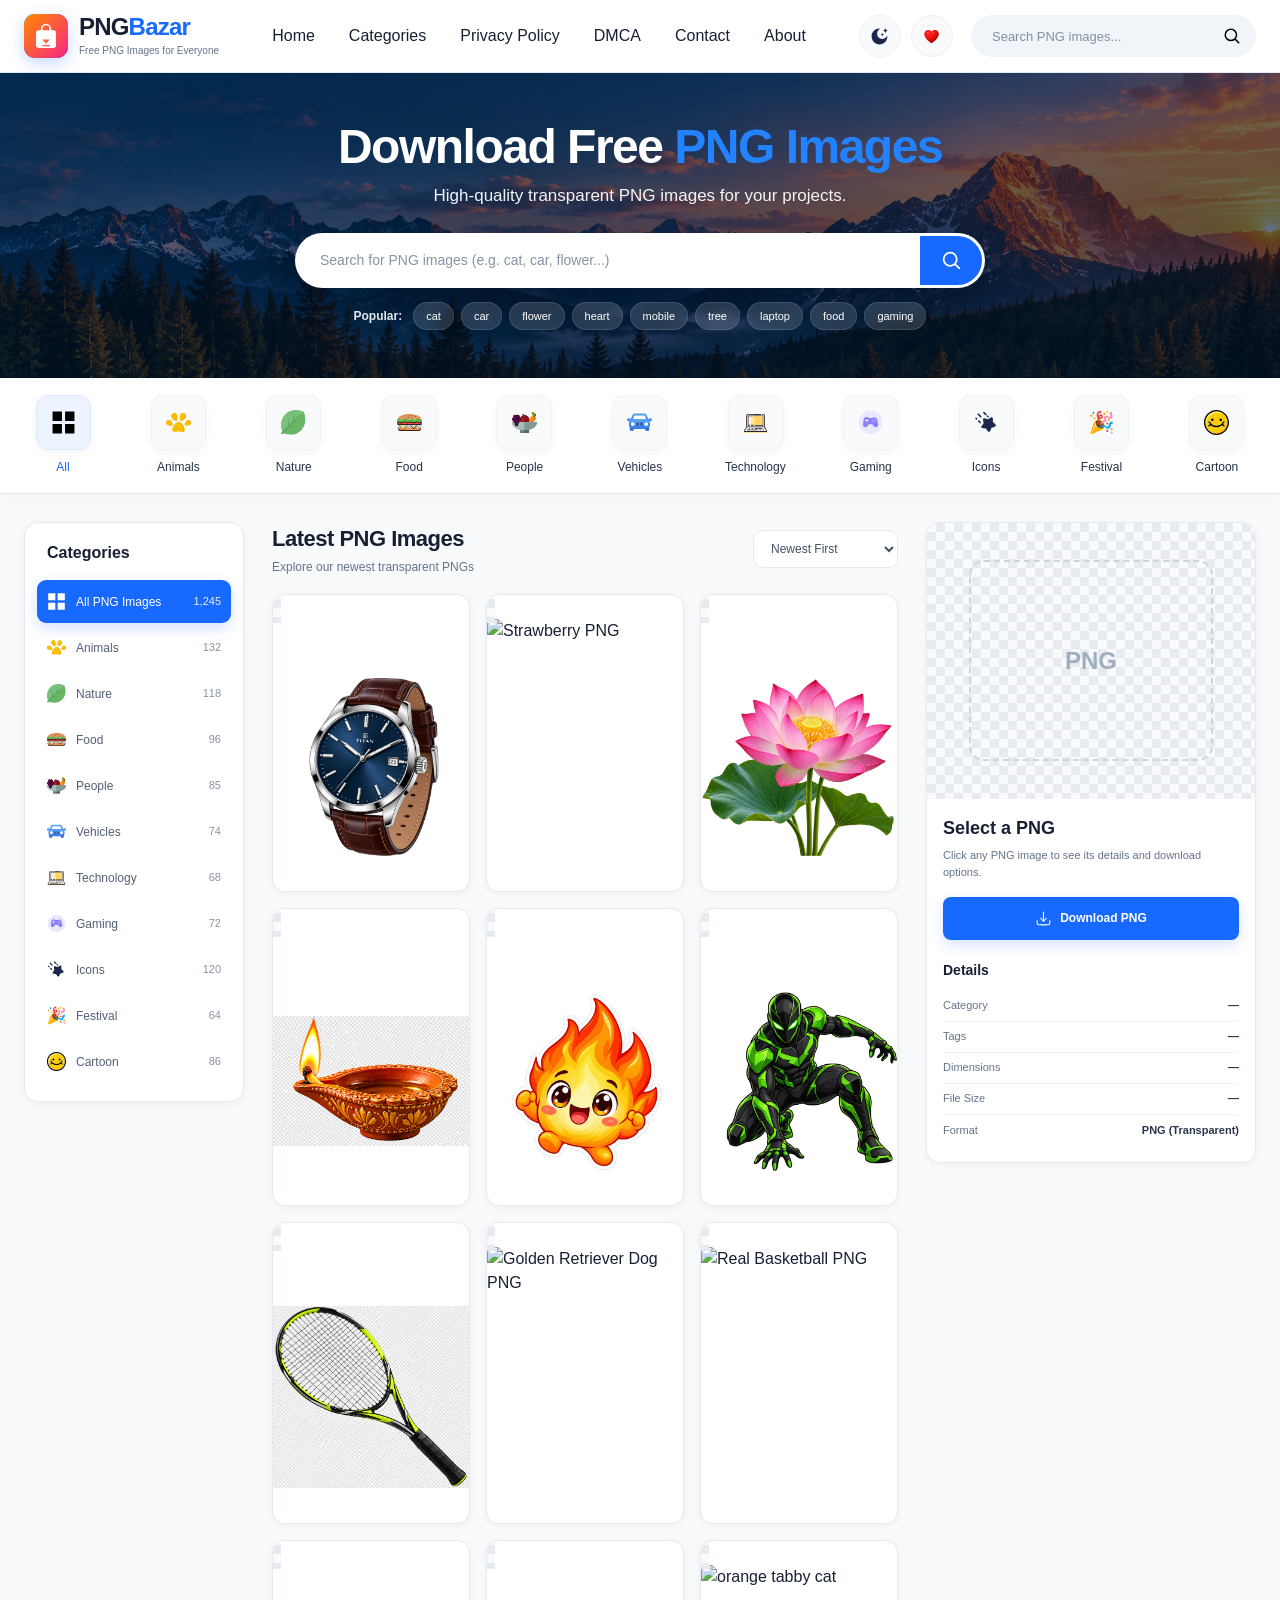
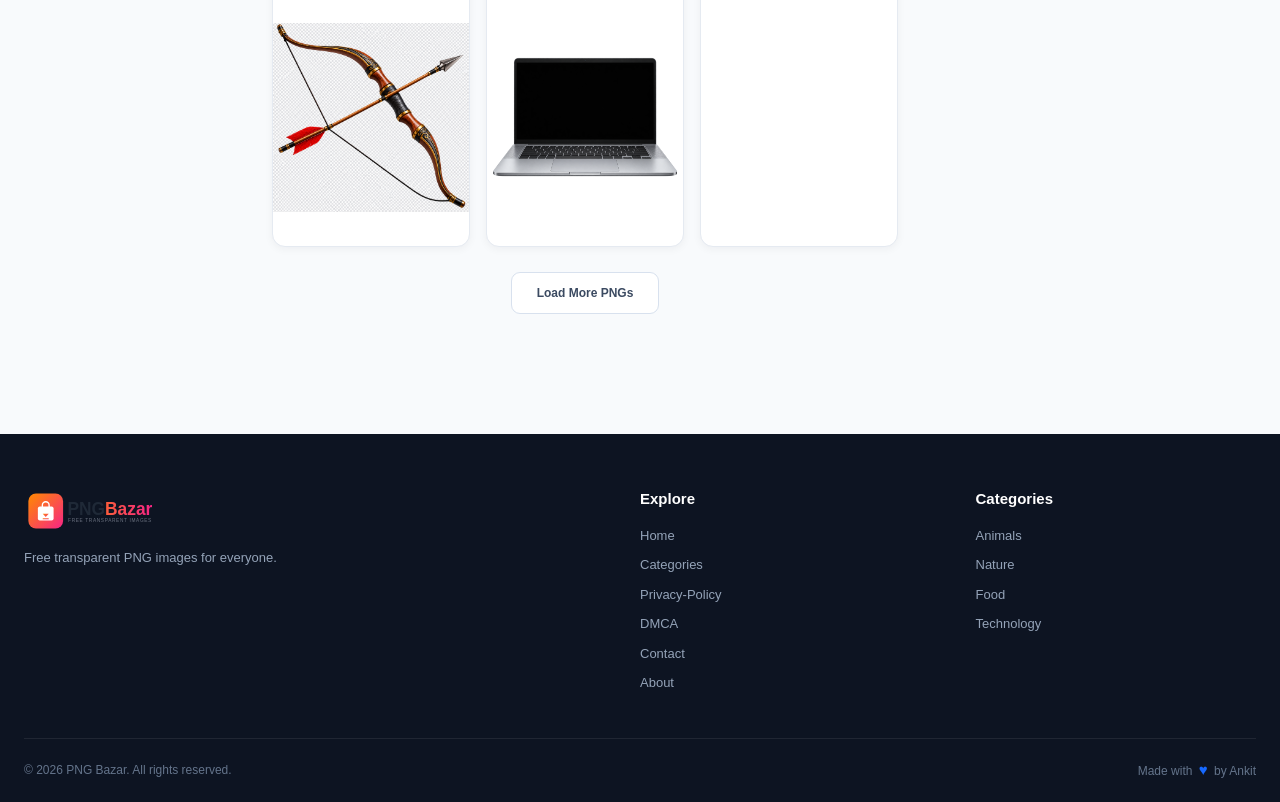
==== commit 1c5bfd92: "update dmca page" ====
--- a/index.html
+++ b/index.html
@@ -93,11 +93,14 @@
             <nav class="main-nav">
 
 
-<a href="index.html">Home</a>
+                <a href="index.html" >Home</a>
                 <a href="category.html">Categories</a>
-                <a href="about.html">About</a>
+               
                 <a href="privacy-policy.html">Privacy Policy</a>
+                <a href="dmca.html">DMCA</a>
                 <a href="#">Contact</a>
+                
+                 <a href="about.html">About</a>
 
             </nav>
 
@@ -1786,10 +1789,11 @@
 
             <a href="category.html">Categories</a>
 
-            <a href="#">Trending</a>
+       
             <a href="privacy-policy.html">Privacy-Policy</a>
             
-
+                   <a href="dmca.html">DMCA</a>
+                        <a href="#">Contact</a>
             <a href="about.html">About</a>
 
 
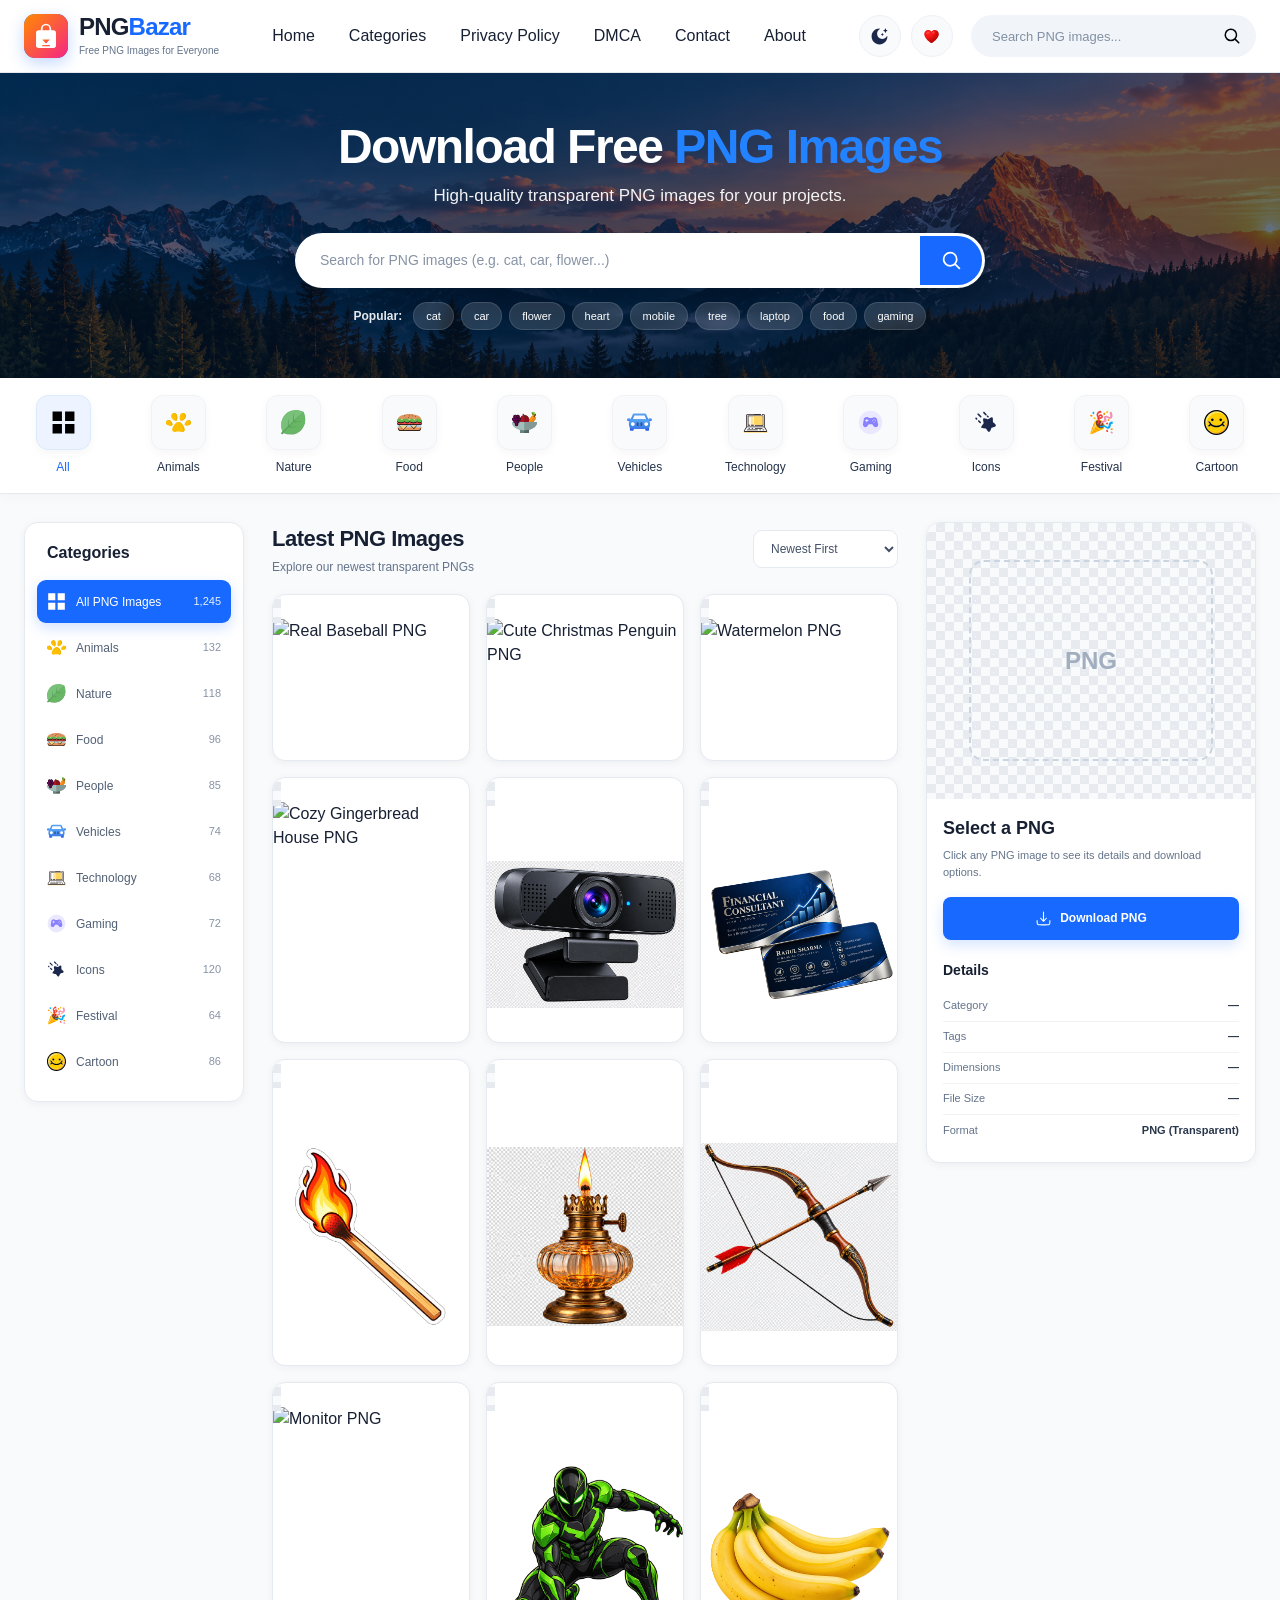
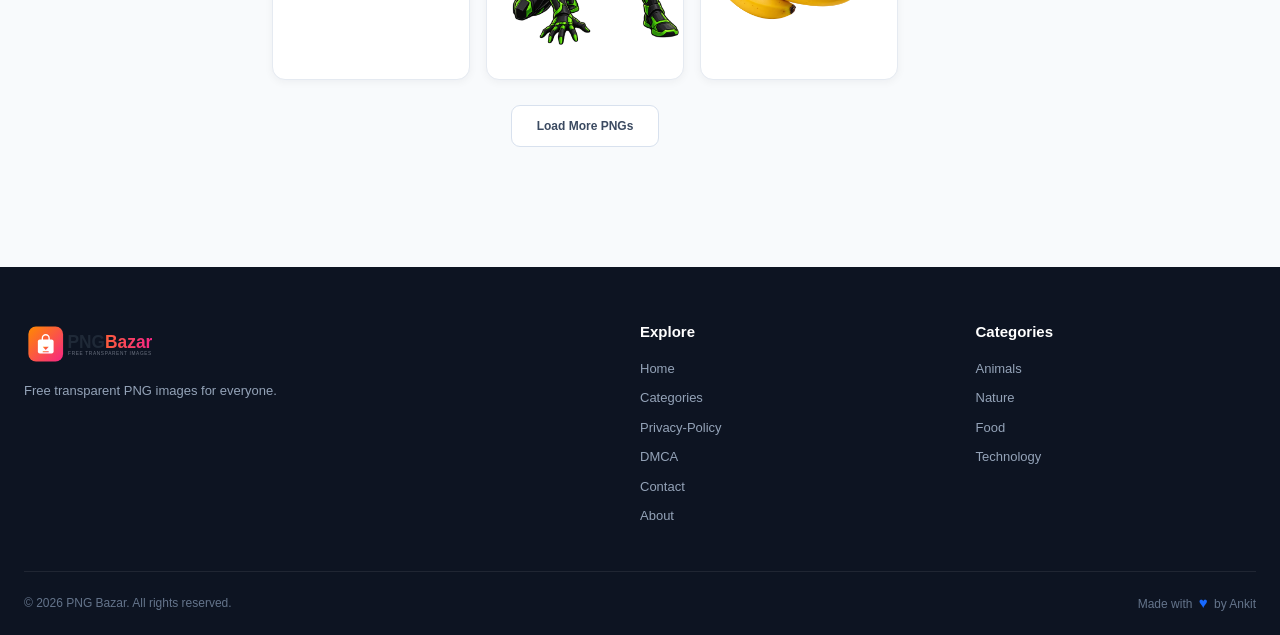
==== commit 0f41d3b1: "add some png or update mobile view and contact page also" ====
--- a/index.html
+++ b/index.html
@@ -258,9 +258,10 @@
 
             <a href="category.html">Categories</a>
 
-            <a href="#">Trending</a>
-
-            <a href="#">Latest</a>
+            <a href="privacy-policy.html">Privacy-Policy</a>
+
+            <a href="dmca.html">DMCA</a>
+            <a href="#">Contact</a>
 
             <a href="about.html">About</a>
 
--- a/css/style.css
+++ b/css/style.css
@@ -1,3044 +1,6427 @@
 /* =========================================================
+
    PNGVAULT — MAIN STYLESHEET
+
+   \========================================================= */
+
+
+
+
+
+/* =========================================================
+
+   1. RESET
+
+   \========================================================= */
+
+
+
+* {
+
+    margin: 0;
+
+    padding: 0;
+
+    box-sizing: border-box;
+
+}
+
+
+
+html {
+
+    scroll-behavior: smooth;
+
+}
+
+
+
+body {
+
+    font-family:
+
+        Inter,
+
+        -apple-system,
+
+        BlinkMacSystemFont,
+
+        "Segoe UI",
+
+        Roboto,
+
+        Arial,
+
+        sans-serif;
+
+
+
+    background: #f8fafc;
+
+    color: #172033;
+
+    line-height: 1.5;
+
+}
+
+
+
+
+
+
+
+
+
+
+
+button,
+
+input,
+
+select {
+
+    font: inherit;
+
+}
+
+
+
+button {
+
+    border: none;
+
+    cursor: pointer;
+
+}
+
+
+
+a {
+
+    color: inherit;
+
+    text-decoration: none;
+
+}
+
+
+
+img {
+
+    display: block;
+
+    max-width: 100%;
+
+}
+
+
+
+
+
+/* =========================================================
+
+   2. ROOT VARIABLES
+
+   \========================================================= */
+
+
+
+:root {
+
+
+
+    --primary: #1769ff;
+
+    --primary-dark: #0f56d9;
+
+    --primary-light: #eaf2ff;
+
+
+
+    --text: #172033;
+
+    --text-secondary: #64748b;
+
+    --text-light: #94a3b8;
+
+
+
+    --white: #ffffff;
+
+    --background: #f8fafc;
+
+    --surface: #ffffff;
+
+    --border: #e5eaf1;
+
+
+
+    --success: #16a34a;
+
+
+
+    --shadow-sm:
+
+        0 2px 8px rgba(15, 23, 42, 0.05);
+
+
+
+    --shadow:
+
+        0 8px 25px rgba(15, 23, 42, 0.08);
+
+
+
+    --shadow-lg:
+
+        0 18px 45px rgba(15, 23, 42, 0.12);
+
+
+
+    --radius-sm: 8px;
+
+    --radius: 14px;
+
+    --radius-lg: 20px;
+
+
+
+    --container: 1400px;
+
+}
+
+
+
+
+
+/* =========================================================
+
+   3. HEADER
+
+   \========================================================= */
+
+
+
+.site-header {
+
+    width: 100%;
+
+    background: rgba(255, 255, 255, 0.96);
+
+    border-bottom: 1px solid var(--border);
+
+
+
+    position: sticky;
+
+    top: 0;
+
+    z-index: 1000;
+
+
+
+    backdrop-filter: blur(14px);
+
+}
+
+
+
+.header-container {
+
+    width: min(var(--container), calc(100% - 48px));
+
+    min-height: 72px;
+
+    margin: auto;
+
+
+
+    display: flex;
+
+    align-items: center;
+
+    justify-content: space-between;
+
+
+
+    gap: 30px;
+
+}
+
+
+
+
+
+/* =========================================================
+
+   4. BRAND
+
+   \========================================================= */
+
+
+
+.brand {
+
+    display: flex;
+
+    align-items: center;
+
+    gap: 11px;
+
+
+
+    flex-shrink: 0;
+
+}
+
+
+
+.brand-icon {
+
+    width: 44px;
+
+    height: 44px;
+
+
+
+    border-radius: 11px;
+
+
+
+    display: flex;
+
+    align-items: center;
+
+    justify-content: center;
+
+
+
+    color: white;
+
+
+
+    background:
+
+        linear-gradient(
+
+            135deg,
+
+            #2382ff,
+
+            #145ee8
+
+        );
+
+
+
+    box-shadow:
+
+        0 5px 15px rgba(23, 105, 255, 0.25);
+
+}
+
+
+
+
+
+
+
+.brand-text h1 {
+
+    font-size: 24px;
+
+    font-weight: 800;
+
+    line-height: 1;
+
+    letter-spacing: -0.8px;
+
+}
+
+
+
+.brand-text h1 span {
+
+    color: var(--primary);
+
+}
+
+
+
+.brand-text p {
+
+    margin-top: 4px;
+
+
+
+    color: var(--text-secondary);
+
+
+
+    font-size: 10px;
+
+    font-weight: 500;
+
+}
+
+
+
+
+
+/* =========================================================
+
+   5. MAIN NAVIGATION
+
+   \========================================================= */
+
+
+
+.main-nav {
+
+    height: 72px;
+
+
+
+    display: flex;
+
+    align-items: center;
+
+    gap: 34px;
+
+}
+
+
+
+.nav-link {
+
+    height: 72px;
+
+
+
+    display: flex;
+
+    align-items: center;
+
+
+
+    position: relative;
+
+
+
+    color: #344054;
+
+
+
+    font-size: 14px;
+
+    font-weight: 500;
+
+
+
+    transition:
+
+        color 0.2s ease;
+
+}
+
+
+
+.nav-link:hover {
+
+    color: var(--primary);
+
+}
+
+
+
+.nav-link.active {
+
+    color: var(--primary);
+
+    font-weight: 600;
+
+}
+
+
+
+.nav-link.active::after {
+
+    content: "";
+
+
+
+    position: absolute;
+
+
+
+    bottom: 0;
+
+    left: 0;
+
+    right: 0;
+
+
+
+    height: 3px;
+
+
+
+    background: var(--primary);
+
+    border-radius: 4px 4px 0 0;
+
+}
+
+
+
+
+
+/* =========================================================
+
+   6. HEADER ACTIONS
+
+   \========================================================= */
+
+
+
+.header-actions {
+
+    display: flex;
+
+    align-items: center;
+
+    gap: 10px;
+
+}
+
+
+
+.icon-button {
+
+    width: 42px;
+
+    height: 42px;
+
+
+
+    border-radius: 50%;
+
+
+
+    background: #f8fafc;
+
+
+
+    border: 1px solid #edf0f5;
+
+
+
+    display: flex;
+
+    align-items: center;
+
+    justify-content: center;
+
+
+
+    transition:
+
+        background 0.2s ease,
+
+        transform 0.2s ease,
+
+        border-color 0.2s ease;
+
+}
+
+
+
+.icon-button:hover {
+
+    background: var(--primary-light);
+
+    border-color: #d6e4ff;
+
+
+
+    transform: translateY(-1px);
+
+}
+
+
+
+.icon-button img {
+
+    width: 19px;
+
+    height: 19px;
+
+
+
+    object-fit: contain;
+
+}
+
+
+
+
+
+/* =========================================================
+
+   7. HEADER SEARCH
+
+   \========================================================= */
+
+
+
+.header-search {
+
+    width: 285px;
+
+    height: 42px;
+
+
+
+    margin-left: 8px;
+
+
+
+    display: flex;
+
+    align-items: center;
+
+
+
+    background: #f1f4f8;
+
+
+
+    border-radius: 24px;
+
+
+
+    border: 1px solid transparent;
+
+
+
+    overflow: hidden;
+
+
+
+    transition:
+
+        border-color 0.2s ease,
+
+        background 0.2s ease;
+
+}
+
+
+
+.header-search:focus-within {
+
+    background: white;
+
+    border-color: #c8d9ff;
+
+
+
+    box-shadow:
+
+        0 0 0 3px rgba(23, 105, 255, 0.08);
+
+}
+
+
+
+.header-search input {
+
+    width: 100%;
+
+    height: 100%;
+
+
+
+    padding: 0 14px 0 20px;
+
+
+
+    border: none;
+
+    outline: none;
+
+
+
+    background: transparent;
+
+
+
+    color: var(--text);
+
+
+
+    font-size: 13px;
+
+}
+
+
+
+.header-search input::placeholder {
+
+    color: #8190a5;
+
+}
+
+
+
+.header-search button {
+
+    width: 46px;
+
+    height: 100%;
+
+
+
+    flex-shrink: 0;
+
+
+
+    background: transparent;
+
+
+
+    display: flex;
+
+    align-items: center;
+
+    justify-content: center;
+
+}
+
+
+
+.header-search button img {
+
+    width: 18px;
+
+    height: 18px;
+
+}
+
+
+
+
+
+/* =========================================================
+
+   8. MOBILE MENU
+
+   \========================================================= */
+
+
+
+.mobile-menu-button,
+
+.mobile-nav {
+
+    display: none;
+
+}
+
+
+
+
+
+/* =========================================================
+
+   9. HERO
+
+   \========================================================= */
+
+
+
+.hero-section {
+
+    min-height: 305px;
+
+
+
+    position: relative;
+
+
+
+    display: flex;
+
+    align-items: center;
+
+    justify-content: center;
+
+
+
+    overflow: hidden;
+
+
+
+    background-image:
+
+        url("../assets/images/background.png");
+
+
+
+    background-size: cover;
+
+    background-position: center 52%;
+
+
+
+    color: white;
+
+}
+
+
+
+.hero-overlay {
+
+    position: absolute;
+
+    inset: 0;
+
+
+
+    background:
+
+        linear-gradient(
+
+            180deg,
+
+            rgba(3, 24, 52, 0.55),
+
+            rgba(3, 21, 43, 0.68)
+
+        );
+
+}
+
+
+
+.hero-content {
+
+    width: min(900px, calc(100% - 40px));
+
+
+
+    position: relative;
+
+    z-index: 2;
+
+
+
+    text-align: center;
+
+
+
+    padding: 42px 0;
+
+}
+
+
+
+.hero-small-title {
+
+    display: none;
+
+}
+
+
+
+.hero-content h2 {
+
+    font-size: clamp(36px, 4vw, 48px);
+
+
+
+    font-weight: 800;
+
+
+
+    letter-spacing: -1.5px;
+
+
+
+    line-height: 1.1;
+
+}
+
+
+
+.hero-content h2 span {
+
+    color: #2382ff;
+
+}
+
+
+
+.hero-content p {
+
+    margin-top: 10px;
+
+
+
+    font-size: 17px;
+
+
+
+    color: rgba(255, 255, 255, 0.94);
+
+}
+
+
+
+
+
+/* =========================================================
+
+   10. HERO SEARCH
+
+   \========================================================= */
+
+
+
+.hero-search {
+
+    width: min(690px, 100%);
+
+    height: 55px;
+
+
+
+    margin: 24px auto 0;
+
+
+
+    display: flex;
+
+    align-items: center;
+
+
+
+    background: white;
+
+
+
+    border: 3px solid rgba(255, 255, 255, 0.45);
+
+
+
+    border-radius: 30px;
+
+
+
+    overflow: hidden;
+
+
+
+    box-shadow:
+
+        0 12px 35px rgba(0, 0, 0, 0.20);
+
+}
+
+
+
+.hero-search input {
+
+    flex: 1;
+
+
+
+    min-width: 0;
+
+
+
+    height: 100%;
+
+
+
+    padding: 0 22px;
+
+
+
+    border: none;
+
+    outline: none;
+
+
+
+    color: #1e293b;
+
+
+
+    background: white;
+
+
+
+    font-size: 14px;
+
+}
+
+
+
+.hero-search input::placeholder {
+
+    color: #8793a5;
+
+}
+
+
+
+.hero-search button {
+
+       width: 62px;
+
+    height: 100%;
+
+    flex-shrink: 0;
+
+
+
+    background: var(--primary);
+
+    border: none;
+
+
+
+    display: flex;
+
+    align-items: center;
+
+    justify-content: center;
+
+
+
+    cursor: pointer;
+
+    transition: background 0.2s ease;
+
+}
+
+
+
+.hero-search button:hover {
+
+    background: var(--primary-dark);
+
+}
+
+
+
+.hero-search button img {
+
+    width: 21px;
+
+    height: 21px;
+
+
+
+    filter: brightness(0) invert(1);
+
+}
+
+
+
+
+
+/* =========================================================
+
+   11. POPULAR TAGS
+
+   \========================================================= */
+
+
+
+.popular-searches {
+
+    margin-top: 14px;
+
+
+
+    display: flex;
+
+    align-items: center;
+
+    justify-content: center;
+
+    flex-wrap: wrap;
+
+
+
+    gap: 7px;
+
+}
+
+
+
+.popular-searches > span {
+
+    margin-right: 4px;
+
+
+
+    font-size: 12px;
+
+    font-weight: 600;
+
+
+
+    color: rgba(255, 255, 255, 0.9);
+
+}
+
+
+
+.tag {
+
+    padding: 5px 12px;
+
+
+
+    border-radius: 20px;
+
+
+
+    background: rgba(255, 255, 255, 0.14);
+
+
+
+    border: 1px solid rgba(255, 255, 255, 0.12);
+
+
+
+    color: white;
+
+
+
+    font-size: 11px;
+
+
+
+    backdrop-filter: blur(5px);
+
+
+
+    transition:
+
+        background 0.2s ease,
+
+        transform 0.2s ease;
+
+}
+
+
+
+.tag:hover {
+
+    background: rgba(255, 255, 255, 0.24);
+
+
+
+    transform: translateY(-1px);
+
+}
+
+
+
+
+
+/* =========================================================
+
+   12. CATEGORY STRIP
+
+   \========================================================= */
+
+
+
+.category-strip {
+
+    width: 100%;
+
+
+
+    background: white;
+
+
+
+    border-bottom: 1px solid var(--border);
+
+
+
+    box-shadow:
+
+        0 3px 12px rgba(15, 23, 42, 0.03);
+
+}
+
+
+
+.category-container {
+
+    width: min(var(--container), calc(100% - 48px));
+
+
+
+    min-height: 115px;
+
+
+
+    margin: auto;
+
+
+
+    display: flex;
+
+    align-items: center;
+
+    justify-content: space-between;
+
+
+
+    gap: 10px;
+
+
+
+    overflow-x: auto;
+
+
+
+    scrollbar-width: none;
+
+}
+
+
+
+.category-container::-webkit-scrollbar {
+
+    display: none;
+
+}
+
+
+
+.category-item {
+
+    min-width: 78px;
+
+
+
+    display: flex;
+
+    flex-direction: column;
+
+    align-items: center;
+
+    justify-content: center;
+
+
+
+    gap: 8px;
+
+
+
+    color: #24324a;
+
+
+
+    font-size: 12px;
+
+    font-weight: 500;
+
+
+
+    transition:
+
+        color 0.2s ease;
+
+}
+
+
+
+.category-item:hover {
+
+    color: var(--primary);
+
+}
+
+
+
+.category-item.active {
+
+    color: var(--primary);
+
+}
+
+
+
+.category-icon {
+
+    width: 55px;
+
+    height: 55px;
+
+
+
+    border-radius: 12px;
+
+
+
+    background: #f8fafc;
+
+
+
+    display: flex;
+
+    align-items: center;
+
+    justify-content: center;
+
+
+
+    border: 1px solid #f0f2f6;
+
+
+
+    box-shadow:
+
+        0 3px 10px rgba(15, 23, 42, 0.04);
+
+
+
+    transition:
+
+        transform 0.2s ease,
+
+        background 0.2s ease;
+
+}
+
+
+
+.category-item:hover .category-icon {
+
+    transform: translateY(-3px);
+
+}
+
+
+
+.category-item.active .category-icon {
+
+    background: #edf4ff;
+
+
+
+    border-color: #dceaff;
+
+}
+
+
+
+.category-icon img {
+
+    width: 25px;
+
+    height: 25px;
+
+}
+
+
+
+
+
+/* =========================================================
+
+   13. MAIN CONTENT
+
+   \========================================================= */
+
+
+
+.content-section {
+
+    padding: 28px 0 60px;
+
+}
+
+
+
+.content-container {
+
+    width: min(var(--container), calc(100% - 48px));
+
+
+
+    margin: auto;
+
+
+
+    display: grid;
+
+
+
+    grid-template-columns:
+
+        220px
+
+        minmax(0, 1fr)
+
+        330px;
+
+
+
+    gap: 28px;
+
+
+
+    align-items: start;
+
+}
+
+
+
+
+
+/* =========================================================
+
+   14. SIDEBAR
+
+   \========================================================= */
+
+
+
+.sidebar {
+
+    background: white;
+
+
+
+    border: 1px solid var(--border);
+
+
+
+    border-radius: var(--radius);
+
+
+
+    padding: 18px 12px;
+
+
+
+    box-shadow: var(--shadow-sm);
+
+
+
+    position: sticky;
+
+    top: 95px;
+
+}
+
+
+
+.sidebar-header {
+
+    padding: 0 10px 15px;
+
+}
+
+
+
+.sidebar-header h3 {
+
+    font-size: 16px;
+
+
+
+    font-weight: 700;
+
+}
+
+
+
+.sidebar-categories {
+
+    display: flex;
+
+    flex-direction: column;
+
+
+
+    gap: 3px;
+
+}
+
+
+
+.sidebar-category {
+
+    min-height: 43px;
+
+
+
+    padding: 8px 10px;
+
+
+
+    display: flex;
+
+    align-items: center;
+
+    justify-content: space-between;
+
+
+
+    border-radius: 9px;
+
+
+
+    color: #526075;
+
+
+
+    font-size: 12px;
+
+
+
+    transition:
+
+        background 0.2s ease,
+
+        color 0.2s ease;
+
+}
+
+
+
+.sidebar-category:hover {
+
+    background: #f6f9ff;
+
+    color: var(--primary);
+
+}
+
+
+
+.sidebar-category.active {
+
+    background: var(--primary);
+
+    color: white;
+
+
+
+    box-shadow:
+
+        0 5px 14px rgba(23, 105, 255, 0.20);
+
+}
+
+
+
+.sidebar-category-left {
+
+    display: flex;
+
+    align-items: center;
+
+
+
+    gap: 10px;
+
+
+
+    min-width: 0;
+
+}
+
+
+
+.sidebar-category-left img {
+
+    width: 19px;
+
+    height: 19px;
+
+
+
+    object-fit: contain;
+
+}
+
+
+
+.sidebar-category.active img {
+
+    filter: brightness(0) invert(1);
+
+}
+
+
+
+.sidebar-category-left span {
+
+    white-space: nowrap;
+
+}
+
+
+
+.category-count {
+
+    color: #8793a5;
+
+
+
+    font-size: 11px;
+
+    font-weight: 500;
+
+}
+
+
+
+.sidebar-category.active .category-count {
+
+    color: rgba(255, 255, 255, 0.9);
+
+}
+
+
+
+
+
+/* =========================================================
+
+   15. PNG CONTENT
+
+   \========================================================= */
+
+
+
+.png-content {
+
+    min-width: 0;
+
+}
+
+
+
+.section-header {
+
+    min-height: 52px;
+
+
+
+    margin-bottom: 18px;
+
+
+
+    display: flex;
+
+    align-items: center;
+
+    justify-content: space-between;
+
+
+
+    gap: 15px;
+
+}
+
+
+
+.section-header h2 {
+
+    font-size: 22px;
+
+
+
+    font-weight: 750;
+
+
+
+    letter-spacing: -0.5px;
+
+}
+
+
+
+.section-header p {
+
+    margin-top: 3px;
+
+
+
+    color: var(--text-secondary);
+
+
+
+    font-size: 12px;
+
+}
+
+
+
+.sort-select {
+
+    min-width: 145px;
+
+
+
+    height: 38px;
+
+
+
+    padding: 0 34px 0 13px;
+
+
+
+    border: 1px solid var(--border);
+
+
+
+    border-radius: 9px;
+
+
+
+    background: white;
+
+
+
+    color: #435067;
+
+
+
+    font-size: 12px;
+
+
+
+    outline: none;
+
+
+
+    cursor: pointer;
+
+}
+
+
+
+.sort-select:focus {
+
+    border-color: #b9d0ff;
+
+
+
+    box-shadow:
+
+        0 0 0 3px rgba(23, 105, 255, 0.07);
+
+}
+
+
+
+
+
+/* =========================================================
+
+   16. PNG GRID
+
+   \========================================================= */
+
+
+
+.png-grid {
+
+    display: grid;
+
+
+
+    grid-template-columns:
+
+        repeat(3, minmax(0, 1fr));
+
+
+
+    gap: 16px;
+
+}
+
+
+
+
+
+/* =========================================================
+
+   17. PNG CARD
+
+   \========================================================= */
+
+
+
+.png-card {
+
+    min-width: 0;
+
+
+
+    background: white;
+
+
+
+    border: 1px solid var(--border);
+
+
+
+    border-radius: 13px;
+
+
+
+    overflow: hidden;
+
+
+
+    box-shadow: var(--shadow-sm);
+
+
+
+    transition:
+
+        transform 0.22s ease,
+
+        box-shadow 0.22s ease,
+
+        border-color 0.22s ease;
+
+}
+
+
+
+.png-card:hover {
+
+    transform: translateY(-4px);
+
+
+
+    border-color: #d8e4f8;
+
+
+
+    box-shadow: var(--shadow);
+
+}
+
+
+
+.png-card-image {
+
+    position: relative;
+
+
+
+    aspect-ratio: 1 / 0.92;
+
+
+
+    padding: 8px;
+
+
+
+    background-color: #f8fafc;
+
+
+
+    background-image:
+
+        linear-gradient(45deg, #e7ebf0 25%, transparent 25%),
+
+        linear-gradient(-45deg, #e7ebf0 25%, transparent 25%),
+
+        linear-gradient(45deg, transparent 75%, #e7ebf0 75%),
+
+        linear-gradient(-45deg, transparent 75%, #e7ebf0 75%);
+
+
+
+    background-size: 18px 18px;
+
+
+
+    background-position:
+
+        0 0,
+
+        0 9px,
+
+        9px -9px,
+
+        -9px 0;
+
+}
+
+
+
+.png-card-image img {
+
+    width: 100%;
+
+    height: 100%;
+
+
+
+    object-fit: contain;
+
+
+
+    transition:
+
+        transform 0.25s ease;
+
+}
+
+
+
+.png-card:hover .png-card-image img {
+
+    transform: scale(1.04);
+
+}
+
+
+
+.png-card-content {
+
+    padding: 10px 11px 11px;
+
+}
+
+
+
+.png-card-title {
+
+    margin-bottom: 7px;
+
+
+
+    font-size: 13px;
+
+    font-weight: 700;
+
+
+
+    white-space: nowrap;
+
+    overflow: hidden;
+
+    text-overflow: ellipsis;
+
+}
+
+
+
+.png-card-meta {
+
+    display: flex;
+
+    align-items: center;
+
+    justify-content: space-between;
+
+
+
+    gap: 7px;
+
+}
+
+
+
+.png-card-tags {
+
+    display: flex;
+
+
+
+    gap: 4px;
+
+
+
+    min-width: 0;
+
+
+
+    overflow: hidden;
+
+}
+
+
+
+.png-card-tag {
+
+    padding: 3px 7px;
+
+
+
+    border-radius: 5px;
+
+
+
+    background: #f0f4fa;
+
+
+
+    color: #68768b;
+
+
+
+    font-size: 9px;
+
+
+
+    white-space: nowrap;
+
+}
+
+
+
+.card-download {
+
+    width: 30px;
+
+    height: 30px;
+
+
+
+    flex-shrink: 0;
+
+
+
+    border: 1px solid #d7e3f7;
+
+
+
+    border-radius: 8px;
+
+
+
+    background: white;
+
+
+
+    display: flex;
+
+    align-items: center;
+
+    justify-content: center;
+
+
+
+    transition:
+
+        background 0.2s ease,
+
+        border-color 0.2s ease;
+
+}
+
+
+
+.card-download:hover {
+
+    background: var(--primary);
+
+    border-color: var(--primary);
+
+}
+
+
+
+.card-download img {
+
+    width: 15px;
+
+    height: 15px;
+
+}
+
+
+
+.card-download:hover img {
+
+    filter: brightness(0) invert(1);
+
+}
+
+
+
+
+
+/* =========================================================
+
+   18. CARD FAVORITE BUTTON
+
+   \========================================================= */
+
+
+
+.card-favorite {
+
+    position: absolute;
+
+
+
+    top: 12px;
+
+    right: 12px;
+
+
+
+    width: 31px;
+
+    height: 31px;
+
+
+
+    border-radius: 50%;
+
+
+
+    background: rgba(255, 255, 255, 0.92);
+
+
+
+    display: flex;
+
+    align-items: center;
+
+    justify-content: center;
+
+
+
+    box-shadow:
+
+        0 3px 10px rgba(15, 23, 42, 0.12);
+
+}
+
+
+
+.card-favorite img {
+
+    width: 16px;
+
+    height: 16px;
+
+}
+
+
+
+
+
+/* =========================================================
+
+   19. LOAD MORE
+
+   \========================================================= */
+
+
+
+.load-more-container {
+
+    padding-top: 25px;
+
+
+
+    display: flex;
+
+    justify-content: center;
+
+}
+
+
+
+.load-more-button {
+
+    padding: 11px 25px;
+
+
+
+    border-radius: 9px;
+
+
+
+    background: white;
+
+
+
+    border: 1px solid #d8e1ee;
+
+
+
+    color: #3b4a61;
+
+
+
+    font-size: 12px;
+
+    font-weight: 600;
+
+
+
+    transition:
+
+        background 0.2s ease,
+
+        color 0.2s ease,
+
+        border-color 0.2s ease;
+
+}
+
+
+
+.load-more-button:hover {
+
+    color: white;
+
+
+
+    background: var(--primary);
+
+
+
+    border-color: var(--primary);
+
+}
+
+
+
+
+
+/* =========================================================
+
+   20. PREVIEW PANEL
+
+   \========================================================= */
+
+
+
+.preview-panel {
+
+    background: white;
+
+
+
+    border: 1px solid var(--border);
+
+
+
+    border-radius: var(--radius);
+
+
+
+    overflow: hidden;
+
+
+
+    box-shadow: var(--shadow-sm);
+
+
+
+    position: sticky;
+
+    top: 95px;
+
+}
+
+
+
+.preview-close {
+
+    display: none;
+
+}
+
+
+
+.preview-image-container {
+
+    width: 100%;
+
+
+
+    aspect-ratio: 1 / 0.84;
+
+
+
+    padding: 12px;
+
+
+
+    background-color: #f8fafc;
+
+
+
+    background-image:
+
+        linear-gradient(45deg, #e7ebf0 25%, transparent 25%),
+
+        linear-gradient(-45deg, #e7ebf0 25%, transparent 25%),
+
+        linear-gradient(45deg, transparent 75%, #e7ebf0 75%),
+
+        linear-gradient(-45deg, transparent 75%, #e7ebf0 75%);
+
+
+
+    background-size: 18px 18px;
+
+
+
+    background-position:
+
+        0 0,
+
+        0 9px,
+
+        9px -9px,
+
+        -9px 0;
+
+
+
+    display: flex;
+
+    align-items: center;
+
+    justify-content: center;
+
+}
+
+
+
+.preview-placeholder {
+
+    width: 80%;
+
+    height: 80%;
+
+
+
+    display: flex;
+
+    align-items: center;
+
+    justify-content: center;
+
+
+
+    border: 2px dashed #cbd5e1;
+
+
+
+    border-radius: 15px;
+
+
+
+    color: #a0aec0;
+
+
+
+    font-size: 24px;
+
+    font-weight: 800;
+
+}
+
+
+
+.preview-info {
+
+    padding: 16px;
+
+}
+
+
+
+.preview-info h2 {
+
+    font-size: 18px;
+
+
+
+    font-weight: 750;
+
+}
+
+
+
+.preview-description {
+
+    margin-top: 5px;
+
+
+
+    color: var(--text-secondary);
+
+
+
+    font-size: 11px;
+
+    line-height: 1.6;
+
+}
+
+
+
+
+
+/* =========================================================
+
+   21. DOWNLOAD BUTTON
+
+   \========================================================= */
+
+
+
+.download-button {
+
+    width: 100%;
+
+    height: 43px;
+
+
+
+    margin-top: 15px;
+
+
+
+    border-radius: 8px;
+
+
+
+    background: var(--primary);
+
+
+
+    color: white;
+
+
+
+    display: flex;
+
+    align-items: center;
+
+    justify-content: center;
+
+
+
+    gap: 8px;
+
+
+
+    font-size: 12px;
+
+    font-weight: 650;
+
+
+
+    box-shadow:
+
+        0 5px 14px rgba(23, 105, 255, 0.18);
+
+
+
+    transition:
+
+        background 0.2s ease,
+
+        transform 0.2s ease;
+
+}
+
+
+
+.download-button:hover {
+
+    background: var(--primary-dark);
+
+
+
+    transform: translateY(-1px);
+
+}
+
+
+
+.download-button img {
+
+    width: 17px;
+
+    height: 17px;
+
+
+
+    filter: brightness(0) invert(1);
+
+}
+
+
+
+
+
+/* =========================================================
+
+   22. IMAGE DETAILS
+
+   \========================================================= */
+
+
+
+.image-details {
+
+    margin-top: 20px;
+
+}
+
+
+
+.image-details h3 {
+
+    margin-bottom: 10px;
+
+
+
+    font-size: 14px;
+
+    font-weight: 700;
+
+}
+
+
+
+.detail-row {
+
+    min-height: 31px;
+
+
+
+    display: flex;
+
+    align-items: center;
+
+    justify-content: space-between;
+
+
+
+    gap: 15px;
+
+
+
+    border-bottom: 1px solid #f0f2f5;
+
+
+
+    font-size: 11px;
+
+}
+
+
+
+.detail-row:last-child {
+
+    border-bottom: none;
+
+}
+
+
+
+.detail-row span {
+
+    color: var(--text-secondary);
+
+}
+
+
+
+.detail-row strong {
+
+    color: #29364b;
+
+
+
+    font-weight: 600;
+
+
+
+    text-align: right;
+
+
+
+    max-width: 60%;
+
+}
+
+
+
+
+
+/* =========================================================
+
+   23. FOOTER — PNG BAZAR
+
+   \========================================================= */
+
+
+
+.site-footer {
+
+    margin-top: 60px;
+
+    background: #0d1422;
+
+    color: #ffffff;
+
+}
+
+
+
+.footer-container {
+
+    width: min(var(--container), calc(100% - 48px));
+
+    margin: 0 auto;
+
+    padding: 55px 0 45px;
+
+
+
+    display: grid;
+
+    grid-template-columns: minmax(0, 1.5fr) minmax(150px, 0.75fr) minmax(150px, 0.75fr);
+
+    gap: 55px;
+
+    align-items: start;
+
+}
+
+
+
+/* Footer Brand */
+
+
+
+.footer-brand {
+
+    min-width: 0;
+
+}
+
+
+
+.footer-logo {
+
+    width: 165px;
+
+    margin-bottom: 14px;
+
+}
+
+
+
+.footer-logo img {
+
+    display: block;
+
+    width: 100%;
+
+    height: auto;
+
+    max-width: 100%;
+
+    object-fit: contain;
+
+}
+
+
+
+.footer-brand p {
+
+    max-width: 310px;
+
+    margin: 0;
+
+
+
+    color: #94a3b8;
+
+    font-size: 13px;
+
+    line-height: 1.7;
+
+}
+
+
+
+/* Footer Link Groups */
+
+
+
+.footer-links {
+
+    display: flex;
+
+    flex-direction: column;
+
+    align-items: flex-start;
+
+    gap: 10px;
+
+}
+
+
+
+.footer-links h3 {
+
+    margin: 0 0 7px;
+
+
+
+    color: #ffffff;
+
+    font-size: 15px;
+
+    line-height: 1.3;
+
+    font-weight: 700;
+
+}
+
+
+
+.footer-links a {
+
+    width: fit-content;
+
+
+
+    color: #94a3b8;
+
+    font-size: 13px;
+
+    line-height: 1.5;
+
+    text-decoration: none;
+
+
+
+    transition: color 0.2s ease, transform 0.2s ease;
+
+}
+
+
+
+.footer-links a:hover {
+
+    color: #ffffff;
+
+    transform: translateX(3px);
+
+}
+
+
+
+/* Footer Bottom */
+
+
+
+.footer-bottom {
+
+    width: min(var(--container), calc(100% - 48px));
+
+    min-height: 64px;
+
+    margin: 0 auto;
+
+    padding: 16px 0;
+
+
+
+    display: flex;
+
+    align-items: center;
+
+    justify-content: space-between;
+
+    gap: 20px;
+
+
+
+    border-top: 1px solid rgba(255, 255, 255, 0.08);
+
+}
+
+
+
+.footer-bottom p {
+
+    margin: 0;
+
+
+
+    color: #64748b;
+
+    font-size: 12px;
+
+    line-height: 1.5;
+
+}
+
+
+
+.footer-bottom p:last-child {
+
+    text-align: right;
+
+}
+
+
+
+.footer-heart {
+
+    color: #1769ff;
+
+    font-size: 15px;
+
+    margin: 0 3px;
+
+}
+
+
+
+/* Footer responsive */
+
+
+
+@media (max-width: 900px) {
+
+
+
+    .footer-container {
+
+        grid-template-columns: 1.4fr 1fr 1fr;
+
+        gap: 30px;
+
+    }
+
+
+
+}
+
+
+
+@media (max-width: 700px) {
+
+
+
+    .site-footer {
+
+        margin-top: 45px;
+
+    }
+
+
+
+    .footer-container {
+
+        width: calc(100% - 40px);
+
+        padding: 45px 0 35px;
+
+        grid-template-columns: 1fr 1fr;
+
+        gap: 35px 25px;
+
+    }
+
+
+
+    .footer-brand {
+
+        grid-column: 1 / -1;
+
+    }
+
+
+
+    .footer-logo {
+
+        width: 150px;
+
+    }
+
+
+
+    .footer-bottom {
+
+        width: calc(100% - 40px);
+
+        flex-direction: column;
+
+        justify-content: center;
+
+        gap: 7px;
+
+        padding: 18px 0;
+
+        text-align: center;
+
+    }
+
+
+
+    .footer-bottom p:last-child {
+
+        text-align: center;
+
+    }
+
+
+
+}
+
+
+
+@media (max-width: 480px) {
+
+
+
+    .footer-container {
+
+        width: calc(100% - 28px);
+
+        grid-template-columns: 1fr 1fr;
+
+        gap: 28px 18px;
+
+    }
+
+
+
+    .footer-logo {
+
+        width: 140px;
+
+    }
+
+
+
+    .footer-brand p {
+
+        max-width: 270px;
+
+        font-size: 12px;
+
+    }
+
+
+
+    .footer-links h3 {
+
+        font-size: 14px;
+
+    }
+
+
+
+    .footer-links a {
+
+        font-size: 12px;
+
+    }
+
+
+
+    .footer-bottom {
+
+        width: calc(100% - 28px);
+
+    }
+
+
+
+    .footer-bottom p {
+
+        font-size: 11px;
+
+    }
+
+
+
+}
+
+
+
+
+
+/* =========================================================
+
+   24. DARK MODE
+
+   \========================================================= */
+
+
+
+body.dark-mode {
+
+    --text: #e5e7eb;
+
+    --text-secondary: #94a3b8;
+
+    --text-light: #64748b;
+
+
+
+    --background: #0f172a;
+
+    --surface: #111827;
+
+    --border: #1f2937;
+
+
+
+    background: var(--background);
+
+    color: var(--text);
+
+}
+
+
+
+body.dark-mode .site-header,
+
+body.dark-mode .category-strip,
+
+body.dark-mode .sidebar,
+
+body.dark-mode .png-card,
+
+body.dark-mode .preview-panel,
+
+body.dark-mode .sort-select,
+
+body.dark-mode .load-more-button {
+
+    background: #111827;
+
+
+
+    border-color: #1f2937;
+
+}
+
+
+
+body.dark-mode .header-search {
+
+    background: #1e293b;
+
+}
+
+
+
+body.dark-mode .header-search input {
+
+    color: white;
+
+}
+
+
+
+body.dark-mode .category-icon {
+
+    background: #1e293b;
+
+    border-color: #273449;
+
+}
+
+
+
+body.dark-mode .sidebar-category {
+
+    color: #aab5c5;
+
+}
+
+
+
+body.dark-mode .sidebar-category:hover {
+
+    background: #1e293b;
+
+}
+
+
+
+body.dark-mode .png-card-image,
+
+body.dark-mode .preview-image-container {
+
+    background-color: #1e293b;
+
+}
+
+
+
+body.dark-mode .png-card-tag {
+
+    background: #1e293b;
+
+    color: #94a3b8;
+
+}
+
+
+
+body.dark-mode .card-download {
+
+    background: #111827;
+
+    border-color: #334155;
+
+}
+
+
+
+body.dark-mode .sort-select {
+
+    color: #cbd5e1;
+
+}
+
+
+
+body.dark-mode .detail-row {
+
+    border-color: #1f2937;
+
+}
+
+
+
+body.dark-mode .detail-row strong {
+
+    color: #cbd5e1;
+
+}
+
+
+
+body.dark-mode .icon-button {
+
+    background: #1e293b;
+
+    border-color: #29364b;
+
+}
+
+
+
+
+
+/* =========================================================
+
+   25. EMPTY STATE
+
+   \========================================================= */
+
+
+
+.empty-state {
+
+    grid-column: 1 / -1;
+
+
+
+    padding: 60px 20px;
+
+
+
+    text-align: center;
+
+
+
+    background: white;
+
+
+
+    border: 1px dashed #d7dee9;
+
+
+
+    border-radius: var(--radius);
+
+}
+
+
+
+.empty-state h3 {
+
+    font-size: 18px;
+
+}
+
+
+
+.empty-state p {
+
+    margin-top: 6px;
+
+
+
+    color: var(--text-secondary);
+
+
+
+    font-size: 13px;
+
+}
+
+
+
+
+
+/* =========================================================
+
+   26. SCROLLBAR
+
+   \========================================================= */
+
+
+
+::-webkit-scrollbar {
+
+    width: 7px;
+
+    height: 7px;
+
+}
+
+
+
+::-webkit-scrollbar-track {
+
+    background: #f1f5f9;
+
+}
+
+
+
+::-webkit-scrollbar-thumb {
+
+    background: #cbd5e1;
+
+
+
+    border-radius: 10px;
+
+}
+
+
+
+::-webkit-scrollbar-thumb:hover {
+
+    background: #94a3b8;
+
+}
+
+
+
+
+
+/* =========================================================
+
+   27. SELECTION
+
+   \========================================================= */
+
+
+
+::selection {
+
+    background: #dbeafe;
+
+    color: #0f3f91;
+
+}
+
+
+
+
+
+
+
+
+
+
+
+.brand-icon {
+
+    width: 44px;
+
+    height: 44px;
+
+
+
+    border-radius: 11px;
+
+
+
+    display: flex;
+
+    align-items: center;
+
+    justify-content: center;
+
+
+
+    overflow: hidden;
+
+}
+
+
+
+.brand-icon img {
+
+    width: 100%;
+
+    height: 100%;
+
+
+
+    object-fit: contain;
+
+}
+
+
+
+
+
+
+
+
+
+
+
+/* =========================================================
+
+   CATEGORY PAGE
+
+   \========================================================= */
+
+
+
+.category-hero {
+
+    min-height: 300px;
+
+
+
+    position: relative;
+
+
+
+    display: flex;
+
+    align-items: center;
+
+    justify-content: center;
+
+
+
+    overflow: hidden;
+
+
+
+    background:
+
+        linear-gradient(
+
+            rgba(4, 24, 48, 0.70),
+
+            rgba(4, 24, 48, 0.78)
+
+        ),
+
+        url("../assets/images/background.png");
+
+
+
+    background-size: cover;
+
+    background-position: center;
+
+
+
+    color: white;
+
+}
+
+
+
+.category-hero-content {
+
+    width: min(850px, calc(100% - 40px));
+
+
+
+    text-align: center;
+
+
+
+    padding: 55px 0;
+
+}
+
+
+
+.category-eyebrow {
+
+    display: inline-block;
+
+
+
+    margin-bottom: 10px;
+
+
+
+    color: #8db9ff;
+
+
+
+    font-size: 12px;
+
+    font-weight: 700;
+
+
+
+    text-transform: uppercase;
+
+    letter-spacing: 1.5px;
+
+}
+
+
+
+.category-hero h2 {
+
+    font-size: clamp(34px, 4vw, 46px);
+
+
+
+    line-height: 1.1;
+
+
+
+    font-weight: 800;
+
+
+
+    letter-spacing: -1px;
+
+}
+
+
+
+.category-hero h2 span {
+
+    color: #3f8cff;
+
+}
+
+
+
+.category-hero p {
+
+    margin-top: 12px;
+
+
+
+    color: rgba(255, 255, 255, 0.85);
+
+
+
+    font-size: 15px;
+
+}
+
+
+
+
+
+/* =========================================================
+
+   CATEGORY SEARCH
+
+   \========================================================= */
+
+
+
+.category-search {
+
+    width: min(540px, 100%);
+
+    height: 48px;
+
+
+
+    margin: 22px auto 0;
+
+
+
+    display: flex;
+
+    align-items: center;
+
+
+
+    padding: 0 17px;
+
+
+
+    background: white;
+
+
+
+    border-radius: 25px;
+
+
+
+    box-shadow:
+
+        0 10px 30px rgba(0, 0, 0, 0.18);
+
+
+
+    transition:
+
+        box-shadow 0.2s ease;
+
+}
+
+
+
+.category-search:focus-within {
+
+    box-shadow:
+
+        0 0 0 4px rgba(63, 140, 255, 0.18),
+
+        0 10px 30px rgba(0, 0, 0, 0.18);
+
+}
+
+
+
+.category-search img {
+
+    width: 18px;
+
+    height: 18px;
+
+
+
+    margin-right: 10px;
+
+}
+
+
+
+.category-search input {
+
+    width: 100%;
+
+    height: 100%;
+
+
+
+    border: none;
+
+    outline: none;
+
+
+
+    background: transparent;
+
+
+
+    color: #1e293b;
+
+
+
+    font-size: 13px;
+
+}
+
+
+
+.category-search input::placeholder {
+
+    color: #94a3b8;
+
+}
+
+
+
+
+
+/* =========================================================
+
+   CATEGORIES SECTION
+
+   \========================================================= */
+
+
+
+.categories-section {
+
+    padding: 42px 0 25px;
+
+}
+
+
+
+.categories-container {
+
+    width: min(var(--container), calc(100% - 48px));
+
+
+
+    margin: auto;
+
+}
+
+
+
+.categories-header {
+
+    margin-bottom: 22px;
+
+
+
+    display: flex;
+
+    align-items: center;
+
+    justify-content: space-between;
+
+
+
+    gap: 20px;
+
+}
+
+
+
+.categories-header h2 {
+
+    font-size: 23px;
+
+
+
+    font-weight: 750;
+
+
+
+    letter-spacing: -0.5px;
+
+}
+
+
+
+.categories-header p {
+
+    margin-top: 4px;
+
+
+
+    color: var(--text-secondary);
+
+
+
+    font-size: 12px;
+
+}
+
+
+
+.category-total {
+
+    padding: 7px 13px;
+
+
+
+    border-radius: 20px;
+
+
+
+    background: #edf4ff;
+
+
+
+    color: var(--primary);
+
+
+
+    font-size: 11px;
+
+    font-weight: 650;
+
+}
+
+
+
+
+
+/* =========================================================
+
+   CATEGORY GRID
+
+   \========================================================= */
+
+
+
+.categories-grid {
+
+    display: grid;
+
+
+
+    grid-template-columns:
+
+        repeat(4, minmax(0, 1fr));
+
+
+
+    gap: 17px;
+
+}
+
+
+
+
+
+/* =========================================================
+
+   CATEGORY CARD
+
+   \========================================================= */
+
+
+
+.category-card {
+
+    min-height: 145px;
+
+
+
+    padding: 20px;
+
+
+
+    display: flex;
+
+    align-items: flex-start;
+
+
+
+    gap: 16px;
+
+
+
+    background: white;
+
+
+
+    border: 1px solid var(--border);
+
+
+
+    border-radius: 15px;
+
+
+
+    box-shadow: var(--shadow-sm);
+
+
+
+    transition:
+
+        transform 0.22s ease,
+
+        box-shadow 0.22s ease,
+
+        border-color 0.22s ease;
+
+}
+
+
+
+.category-card:hover {
+
+    transform: translateY(-4px);
+
+
+
+    border-color: #cfe0ff;
+
+
+
+    box-shadow: var(--shadow);
+
+}
+
+
+
+.category-card-icon {
+
+    width: 52px;
+
+    height: 52px;
+
+
+
+    flex-shrink: 0;
+
+
+
+    border-radius: 13px;
+
+
+
+    display: flex;
+
+    align-items: center;
+
+    justify-content: center;
+
+
+
+    background: #edf4ff;
+
+
+
+    border: 1px solid #dfebff;
+
+
+
+    transition:
+
+        background 0.2s ease,
+
+        transform 0.2s ease;
+
+}
+
+
+
+.category-card:hover .category-card-icon {
+
+    background: #dceaff;
+
+
+
+    transform: scale(1.05);
+
+}
+
+
+
+.category-card-icon img {
+
+    width: 25px;
+
+    height: 25px;
+
+
+
+    object-fit: contain;
+
+}
+
+
+
+.category-card-content {
+
+    min-width: 0;
+
+}
+
+
+
+.category-card-content h3 {
+
+    margin-top: 2px;
+
+
+
+    color: var(--text);
+
+
+
+    font-size: 15px;
+
+    font-weight: 700;
+
+}
+
+
+
+.category-card-content p {
+
+    margin-top: 3px;
+
+
+
+    color: var(--text-secondary);
+
+
+
+    font-size: 11px;
+
+
+
+    line-height: 1.5;
+
+}
+
+
+
+.category-card-content span {
+
+    display: inline-block;
+
+
+
+    margin-top: 8px;
+
+
+
+    color: var(--primary);
+
+
+
+    font-size: 10px;
+
+    font-weight: 650;
+
+}
+
+
+
+
+
+/* =========================================================
+
+   POPULAR CATEGORIES
+
+   \========================================================= */
+
+
+
+.popular-categories-section {
+
+    padding: 25px 0 60px;
+
+}
+
+
+
+.popular-category-list {
+
+    display: grid;
+
+
+
+    grid-template-columns:
+
+        repeat(4, minmax(0, 1fr));
+
+
+
+    gap: 14px;
+
+}
+
+
+
+.popular-category {
+
+    min-height: 64px;
+
+
+
+    padding: 12px 15px;
+
+
+
+    display: flex;
+
+    align-items: center;
+
+
+
+    gap: 12px;
+
+
+
+    background: white;
+
+
+
+    border: 1px solid var(--border);
+
+
+
+    border-radius: 12px;
+
+
+
+    box-shadow: var(--shadow-sm);
+
+
+
+    transition:
+
+        transform 0.2s ease,
+
+        box-shadow 0.2s ease,
+
+        border-color 0.2s ease;
+
+}
+
+
+
+.popular-category:hover {
+
+    transform: translateY(-2px);
+
+
+
+    border-color: #d3e1fa;
+
+
+
+    box-shadow: var(--shadow);
+
+}
+
+
+
+.popular-category img {
+
+    width: 23px;
+
+    height: 23px;
+
+}
+
+
+
+.popular-category span {
+
+    flex: 1;
+
+
+
+    color: var(--text);
+
+
+
+    font-size: 12px;
+
+    font-weight: 600;
+
+}
+
+
+
+.popular-category strong {
+
+    color: var(--primary);
+
+
+
+    font-size: 17px;
+
+
+
+    font-weight: 500;
+
+}
+
+
+
+
+
+/* =========================================================
+
+   CATEGORY PAGE DARK MODE
+
+   \========================================================= */
+
+
+
+body.dark-mode .category-card,
+
+body.dark-mode .popular-category {
+
+    background: #111827;
+
+
+
+    border-color: #1f2937;
+
+}
+
+
+
+body.dark-mode .category-card-icon {
+
+    background: #1e293b;
+
+
+
+    border-color: #29364b;
+
+}
+
+
+
+body.dark-mode .category-total {
+
+    background: #172554;
+
+
+
+    color: #60a5fa;
+
+}
+
+
+
+body.dark-mode .category-search input {
+
+    color: #1e293b;
+
+}
+
+
+
+
+
+
+
+
+
+
+
+
+
+
+
+
+
+
+
+
+
+
+
+
+
+
+
+/* =========================================================
+
+   IMAGE DETAIL PAGE
+
+   \========================================================= */
+
+
+
+
+
+/* =========================================================
+
+   1. PAGE CONTAINER
+
+   \========================================================= */
+
+
+
+.image-page-section {
+
+    padding: 28px 0 55px;
+
+}
+
+
+
+.image-page-container {
+
+    width: min(var(--container), calc(100% - 48px));
+
+    margin: auto;
+
+}
+
+
+
+
+
+/* =========================================================
+
+   2. BREADCRUMB
+
+   \========================================================= */
+
+
+
+.breadcrumb {
+
+    display: flex;
+
+    align-items: center;
+
+    flex-wrap: wrap;
+
+    gap: 8px;
+
+
+
+    margin-bottom: 22px;
+
+
+
+    color: var(--text-secondary);
+
+
+
+    font-size: 11px;
+
+}
+
+
+
+.breadcrumb a {
+
+    color: #64748b;
+
+
+
+    transition: color 0.2s ease;
+
+}
+
+
+
+.breadcrumb a:hover {
+
+    color: var(--primary);
+
+}
+
+
+
+.breadcrumb span {
+
+    color: #b2bdca;
+
+}
+
+
+
+.breadcrumb strong {
+
+    color: var(--text);
+
+    font-weight: 600;
+
+}
+
+
+
+
+
+/* =========================================================
+
+   3. MAIN IMAGE DETAIL LAYOUT
+
+   \========================================================= */
+
+
+
+.image-detail-layout {
+
+    display: grid;
+
+
+
+    grid-template-columns:
+
+        minmax(0, 1.15fr)
+
+        minmax(380px, 0.85fr);
+
+
+
+    gap: 38px;
+
+
+
+    align-items: start;
+
+}
+
+
+
+
+
+/* =========================================================
+
+   4. IMAGE PREVIEW SECTION
+
+   \========================================================= */
+
+
+
+.image-preview-section {
+
+    min-width: 0;
+
+}
+
+
+
+.image-preview-box {
+
+    position: relative;
+
+
+
+    width: 100%;
+
+
+
+    min-height: 550px;
+
+
+
+    padding: 25px;
+
+
+
+    display: flex;
+
+    align-items: center;
+
+    justify-content: center;
+
+
+
+    background: white;
+
+
+
+    border: 1px solid var(--border);
+
+
+
+    border-radius: 20px;
+
+
+
+    box-shadow: var(--shadow-sm);
+
+
+
+    overflow: hidden;
+
+}
+
+
+
+
+
+/* =========================================================
+
+   5. TRANSPARENT PNG BACKGROUND
+
+   \========================================================= */
+
+
+
+.transparent-preview {
+
+    width: 100%;
+
+    height: 100%;
+
+
+
+    min-height: 500px;
+
+
+
+    display: flex;
+
+    align-items: center;
+
+    justify-content: center;
+
+
+
+    border-radius: 14px;
+
+
+
+    background-color: #f8fafc;
+
+
+
+    background-image:
+
+        linear-gradient(
+
+            45deg,
+
+            #e4e8ee 25%,
+
+            transparent 25%
+
+        ),
+
+        linear-gradient(
+
+            -45deg,
+
+            #e4e8ee 25%,
+
+            transparent 25%
+
+        ),
+
+        linear-gradient(
+
+            45deg,
+
+            transparent 75%,
+
+            #e4e8ee 75%
+
+        ),
+
+        linear-gradient(
+
+            -45deg,
+
+            transparent 75%,
+
+            #e4e8ee 75%
+
+        );
+
+
+
+    background-size: 24px 24px;
+
+
+
+    background-position:
+
+        0 0,
+
+        0 12px,
+
+        12px -12px,
+
+        -12px 0;
+
+
+
+    overflow: hidden;
+
+}
+
+
+
+
+
+/* Actual image when JS inserts it */
+
+
+
+.transparent-preview img {
+
+    width: 88%;
+
+    height: 88%;
+
+
+
+    object-fit: contain;
+
+
+
+    filter:
+
+        drop-shadow(
+
+            0 12px 20px rgba(15, 23, 42, 0.12)
+
+        );
+
+
+
+    transition:
+
+        transform 0.3s ease;
+
+}
+
+
+
+.transparent-preview img:hover {
+
+    transform: scale(1.025);
+
+}
+
+
+
+
+
+/* =========================================================
+
+   6. IMAGE PLACEHOLDER
+
+   \========================================================= */
+
+
+
+.image-placeholder {
+
+    width: 180px;
+
+    height: 180px;
+
+
+
+    border: 2px dashed #cbd5e1;
+
+
+
+    border-radius: 18px;
+
+
+
+    display: flex;
+
+    align-items: center;
+
+    justify-content: center;
+
+
+
+    color: #94a3b8;
+
+
+
+    font-size: 34px;
+
+    font-weight: 800;
+
+
+
+    background: rgba(255, 255, 255, 0.5);
+
+}
+
+
+
+.image-placeholder.small {
+
+    width: 100%;
+
+    height: 100%;
+
+
+
+    border: none;
+
+
+
+    border-radius: 0;
+
+
+
+    font-size: 22px;
+
+
+
+    background: transparent;
+
+}
+
+
+
+
+
+/* =========================================================
+
+   7. FAVORITE BUTTON
+
+   \========================================================= */
+
+
+
+.image-favorite {
+
+    position: absolute;
+
+
+
+    top: 18px;
+
+    right: 18px;
+
+
+
+    z-index: 5;
+
+
+
+    width: 42px;
+
+    height: 42px;
+
+
+
+    border-radius: 50%;
+
+
+
+    background: rgba(255, 255, 255, 0.94);
+
+
+
+    border: 1px solid #e5eaf1;
+
+
+
+    display: flex;
+
+    align-items: center;
+
+    justify-content: center;
+
+
+
+    box-shadow:
+
+        0 5px 16px rgba(15, 23, 42, 0.10);
+
+
+
+    transition:
+
+        transform 0.2s ease,
+
+        background 0.2s ease,
+
+        border-color 0.2s ease;
+
+}
+
+
+
+.image-favorite:hover {
+
+    transform: scale(1.06);
+
+
+
+    background: #fff1f3;
+
+
+
+    border-color: #ffd2d9;
+
+}
+
+
+
+.image-favorite img {
+
+    width: 19px;
+
+    height: 19px;
+
+}
+
+
+
+
+
+/* =========================================================
+
+   8. IMAGE NAVIGATION
+
+   \========================================================= */
+
+
+
+.image-navigation {
+
+    margin-top: 12px;
+
+
+
+    display: flex;
+
+    align-items: center;
+
+    justify-content: space-between;
+
+}
+
+
+
+.image-navigation button {
+
+    min-height: 38px;
+
+
+
+    padding: 0 14px;
+
+
+
+    display: flex;
+
+    align-items: center;
+
+    gap: 7px;
+
+
+
+    background: white;
+
+
+
+    border: 1px solid var(--border);
+
+
+
+    border-radius: 9px;
+
+
+
+    color: #536176;
+
+
+
+    font-size: 11px;
+
+    font-weight: 600;
+
+
+
+    transition:
+
+        color 0.2s ease,
+
+        border-color 0.2s ease,
+
+        background 0.2s ease;
+
+}
+
+
+
+.image-navigation button:hover {
+
+    color: var(--primary);
+
+
+
+    background: #f5f8ff;
+
+
+
+    border-color: #d5e3fb;
+
+}
+
+
+
+.image-navigation img {
+
+    width: 16px;
+
+    height: 16px;
+
+}
+
+
+
+
+
+/* =========================================================
+
+   9. IMAGE INFORMATION
+
+   \========================================================= */
+
+
+
+.image-information {
+
+    padding: 8px 0;
+
+}
+
+
+
+.image-category {
+
+    display: inline-flex;
+
+    align-items: center;
+
+
+
+    padding: 6px 11px;
+
+
+
+    border-radius: 20px;
+
+
+
+    background: #edf4ff;
+
+
+
+    color: var(--primary);
+
+
+
+    font-size: 10px;
+
+    font-weight: 700;
+
+
+
+    transition:
+
+        background 0.2s ease;
+
+}
+
+
+
+.image-category:hover {
+
+    background: #dfeaff;
+
+}
+
+
+
+.image-information h1 {
+
+    margin-top: 12px;
+
+
+
+    color: var(--text);
+
+
+
+    font-size: clamp(30px, 3vw, 42px);
+
+
+
+    line-height: 1.12;
+
+
+
+    font-weight: 800;
+
+
+
+    letter-spacing: -1px;
+
+}
+
+
+
+
+
+/* =========================================================
+
+   10. DESCRIPTION
+
+   \========================================================= */
+
+
+
+.image-description {
+
+    max-width: 600px;
+
+
+
+    margin-top: 13px;
+
+
+
+    color: var(--text-secondary);
+
+
+
+    font-size: 13px;
+
+
+
+    line-height: 1.75;
+
+}
+
+
+
+
+
+/* =========================================================
+
+   11. IMAGE TAGS
+
+   \========================================================= */
+
+
+
+.image-tags {
+
+    margin-top: 18px;
+
+
+
+    display: flex;
+
+    flex-wrap: wrap;
+
+
+
+    gap: 7px;
+
+}
+
+
+
+.image-tags span {
+
+    padding: 6px 10px;
+
+
+
+    border-radius: 7px;
+
+
+
+    background: #f1f5f9;
+
+
+
+    color: #64748b;
+
+
+
+    font-size: 10px;
+
+    font-weight: 500;
+
+
+
+    border: 1px solid #e9eef4;
+
+}
+
+
+
+
+
+/* =========================================================
+
+   12. MAIN DOWNLOAD BUTTON
+
+   \========================================================= */
+
+
+
+.main-download-button {
+
+    width: 100%;
+
+    height: 52px;
+
+
+
+    margin-top: 22px;
+
+
+
+    display: flex;
+
+    align-items: center;
+
+    justify-content: center;
+
+
+
+    gap: 9px;
+
+
+
+    border-radius: 11px;
+
+
+
+    background:
+
+        linear-gradient(
+
+            135deg,
+
+            #2382ff,
+
+            #1769ff
+
+        );
+
+
+
+    color: white;
+
+
+
+    font-size: 13px;
+
+    font-weight: 700;
+
+
+
+    box-shadow:
+
+        0 9px 22px rgba(23, 105, 255, 0.22);
+
+
+
+    transition:
+
+        transform 0.2s ease,
+
+        box-shadow 0.2s ease,
+
+        background 0.2s ease;
+
+}
+
+
+
+.main-download-button:hover {
+
+    transform: translateY(-2px);
+
+
+
+    box-shadow:
+
+        0 12px 28px rgba(23, 105, 255, 0.28);
+
+
+
+    background:
+
+        linear-gradient(
+
+            135deg,
+
+            #1769ff,
+
+            #0f56d9
+
+        );
+
+}
+
+
+
+.main-download-button img {
+
+    width: 19px;
+
+    height: 19px;
+
+
+
+    filter: brightness(0) invert(1);
+
+}
+
+
+
+
+
+/* =========================================================
+
+   13. SECONDARY ACTIONS
+
+   \========================================================= */
+
+
+
+.image-actions {
+
+    margin-top: 10px;
+
+
+
+    display: grid;
+
+
+
+    grid-template-columns: 1fr 1fr;
+
+
+
+    gap: 9px;
+
+}
+
+
+
+.secondary-action {
+
+    height: 40px;
+
+
+
+    display: flex;
+
+    align-items: center;
+
+    justify-content: center;
+
+
+
+    gap: 7px;
+
+
+
+    background: white;
+
+
+
+    border: 1px solid var(--border);
+
+
+
+    border-radius: 9px;
+
+
+
+    color: #536176;
+
+
+
+    font-size: 11px;
+
+    font-weight: 600;
+
+
+
+    transition:
+
+        background 0.2s ease,
+
+        border-color 0.2s ease,
+
+        color 0.2s ease;
+
+}
+
+
+
+.secondary-action:hover {
+
+    color: var(--primary);
+
+
+
+    background: #f5f8ff;
+
+
+
+    border-color: #d5e3fb;
+
+}
+
+
+
+.secondary-action img {
+
+    width: 16px;
+
+    height: 16px;
+
+}
+
+
+
+
+
+/* =========================================================
+
+   14. IMAGE META
+
+   \========================================================= */
+
+
+
+.image-meta {
+
+    margin-top: 28px;
+
+
+
+    padding-top: 22px;
+
+
+
+    border-top: 1px solid var(--border);
+
+}
+
+
+
+.image-meta h2 {
+
+    margin-bottom: 14px;
+
+
+
+    color: var(--text);
+
+
+
+    font-size: 16px;
+
+    font-weight: 750;
+
+}
+
+
+
+.meta-grid {
+
+    display: grid;
+
+
+
+    grid-template-columns:
+
+        1fr 1fr;
+
+
+
+    border: 1px solid var(--border);
+
+
+
+    border-radius: 12px;
+
+
+
+    overflow: hidden;
+
+
+
+    background: white;
+
+}
+
+
+
+.meta-item {
+
+    min-height: 62px;
+
+
+
+    padding: 11px 13px;
+
+
+
+    display: flex;
+
+    flex-direction: column;
+
+    justify-content: center;
+
+
+
+    gap: 3px;
+
+
+
+    border-bottom: 1px solid #edf0f4;
+
+}
+
+
+
+.meta-item:nth-child(odd) {
+
+    border-right: 1px solid #edf0f4;
+
+}
+
+
+
+.meta-item:nth-last-child(-n + 2) {
+
+    border-bottom: none;
+
+}
+
+
+
+.meta-item span {
+
+    color: var(--text-secondary);
+
+
+
+    font-size: 9px;
+
+}
+
+
+
+.meta-item strong {
+
+    color: var(--text);
+
+
+
+    font-size: 11px;
+
+    font-weight: 650;
+
+}
+
+
+
+
+
+/* =========================================================
+
+   15. LICENSE BOX
+
+   \========================================================= */
+
+
+
+.image-license {
+
+    margin-top: 14px;
+
+
+
+    padding: 13px;
+
+
+
+    display: flex;
+
+    align-items: center;
+
+
+
+    gap: 11px;
+
+
+
+    border: 1px solid #dce9ff;
+
+
+
+    border-radius: 11px;
+
+
+
+    background: #f5f9ff;
+
+}
+
+
+
+.license-icon {
+
+    width: 30px;
+
+    height: 30px;
+
+
+
+    flex-shrink: 0;
+
+
+
+    display: flex;
+
+    align-items: center;
+
+    justify-content: center;
+
+
+
+    border-radius: 50%;
+
+
+
+    background: #e0edff;
+
+
+
+    color: var(--primary);
+
+
+
+    font-size: 14px;
+
+    font-weight: 800;
+
+}
+
+
+
+.image-license h3 {
+
+    color: #29466f;
+
+
+
+    font-size: 11px;
+
+    font-weight: 700;
+
+}
+
+
+
+.image-license p {
+
+    margin-top: 2px;
+
+
+
+    color: #71819a;
+
+
+
+    font-size: 10px;
+
+}
+
+
+
+
+
+/* =========================================================
+
+   16. RELATED SECTION
+
+   \========================================================= */
+
+
+
+.related-section {
+
+    padding: 25px 0 65px;
+
+
+
+    background: #f8fafc;
+
+}
+
+
+
+.related-container {
+
+    width: min(var(--container), calc(100% - 48px));
+
+
+
+    margin: auto;
+
+}
+
+
+
+.related-header {
+
+    margin-bottom: 18px;
+
+
+
+    display: flex;
+
+    align-items: center;
+
+    justify-content: space-between;
+
+
+
+    gap: 20px;
+
+}
+
+
+
+.related-header h2 {
+
+    color: var(--text);
+
+
+
+    font-size: 22px;
+
+    font-weight: 750;
+
+
+
+    letter-spacing: -0.4px;
+
+}
+
+
+
+.related-header p {
+
+    margin-top: 3px;
+
+
+
+    color: var(--text-secondary);
+
+
+
+    font-size: 11px;
+
+}
+
+
+
+.view-all-link {
+
+    color: var(--primary);
+
+
+
+    font-size: 11px;
+
+    font-weight: 650;
+
+
+
+    white-space: nowrap;
+
+}
+
+
+
+.view-all-link:hover {
+
+    text-decoration: underline;
+
+}
+
+
+
+
+
+/* =========================================================
+
+   17. RELATED GRID
+
+   \========================================================= */
+
+
+
+.related-grid {
+
+    display: grid;
+
+
+
+    grid-template-columns:
+
+        repeat(4, minmax(0, 1fr));
+
+
+
+    gap: 16px;
+
+}
+
+
+
+
+
+/* =========================================================
+
+   18. DARK MODE
+
+   \========================================================= */
+
+
+
+body.dark-mode .image-preview-box {
+
+    background: #111827;
+
+
+
+    border-color: #1f2937;
+
+}
+
+
+
+body.dark-mode .transparent-preview {
+
+    background-color: #1e293b;
+
+
+
+    background-image:
+
+        linear-gradient(
+
+            45deg,
+
+            #293548 25%,
+
+            transparent 25%
+
+        ),
+
+        linear-gradient(
+
+            -45deg,
+
+            #293548 25%,
+
+            transparent 25%
+
+        ),
+
+        linear-gradient(
+
+            45deg,
+
+            transparent 75%,
+
+            #293548 75%
+
+        ),
+
+        linear-gradient(
+
+            -45deg,
+
+            transparent 75%,
+
+            #293548 75%
+
+        );
+
+}
+
+
+
+body.dark-mode .image-placeholder {
+
+    border-color: #475569;
+
+
+
+    color: #64748b;
+
+
+
+    background: rgba(15, 23, 42, 0.4);
+
+}
+
+
+
+body.dark-mode .image-navigation button,
+
+body.dark-mode .secondary-action,
+
+body.dark-mode .meta-grid {
+
+    background: #111827;
+
+
+
+    border-color: #1f2937;
+
+
+
+    color: #cbd5e1;
+
+}
+
+
+
+body.dark-mode .image-tags span {
+
+    background: #1e293b;
+
+
+
+    border-color: #29364b;
+
+
+
+    color: #94a3b8;
+
+}
+
+
+
+body.dark-mode .meta-item {
+
+    border-color: #1f2937;
+
+}
+
+
+
+body.dark-mode .meta-item:nth-child(odd) {
+
+    border-right-color: #1f2937;
+
+}
+
+
+
+body.dark-mode .image-license {
+
+    background: #172554;
+
+
+
+    border-color: #1e3a8a;
+
+}
+
+
+
+body.dark-mode .image-license h3 {
+
+    color: #bfdbfe;
+
+}
+
+
+
+body.dark-mode .image-license p {
+
+    color: #94a3b8;
+
+}
+
+
+
+body.dark-mode .related-section {
+
+    background: #0f172a;
+
+}
+
+
+
+body.dark-mode .image-favorite {
+
+    background: #111827;
+
+
+
+    border-color: #29364b;
+
+}
+
+
+
+
+
+/* =========================================================
+
+   19. IMAGE PAGE RESPONSIVE
+
+   \========================================================= */
+
+
+
+@media (max-width: 1100px) {
+
+
+
+    .image-detail-layout {
+
+        grid-template-columns:
+
+            minmax(0, 1fr)
+
+            minmax(330px, 0.75fr);
+
+
+
+        gap: 25px;
+
+    }
+
+
+
+    .image-preview-box {
+
+        min-height: 480px;
+
+    }
+
+
+
+    .transparent-preview {
+
+        min-height: 430px;
+
+    }
+
+
+
+    .related-grid {
+
+        grid-template-columns:
+
+            repeat(3, minmax(0, 1fr));
+
+    }
+
+}
+
+
+
+
+
+@media (max-width: 800px) {
+
+
+
+    .image-page-section {
+
+        padding-top: 20px;
+
+    }
+
+
+
+    .image-page-container,
+
+    .related-container {
+
+        width: min(
+
+            var(--container),
+
+            calc(100% - 32px)
+
+        );
+
+    }
+
+
+
+    .image-detail-layout {
+
+        grid-template-columns: 1fr;
+
+
+
+        gap: 30px;
+
+    }
+
+
+
+    .image-preview-box {
+
+        min-height: 430px;
+
+    }
+
+
+
+    .transparent-preview {
+
+        min-height: 380px;
+
+    }
+
+
+
+    .image-information {
+
+        padding: 0;
+
+    }
+
+
+
+    .related-grid {
+
+        grid-template-columns:
+
+            repeat(2, minmax(0, 1fr));
+
+    }
+
+
+
+}
+
+
+
+
+
+@media (max-width: 520px) {
+
+
+
+    .image-page-container,
+
+    .related-container {
+
+        width: calc(100% - 24px);
+
+    }
+
+
+
+    .breadcrumb {
+
+        margin-bottom: 15px;
+
+
+
+        font-size: 10px;
+
+    }
+
+
+
+    .image-preview-box {
+
+        min-height: 330px;
+
+
+
+        padding: 12px;
+
+
+
+        border-radius: 15px;
+
+    }
+
+
+
+    .transparent-preview {
+
+        min-height: 300px;
+
+
+
+        background-size: 18px 18px;
+
+    }
+
+
+
+    .image-placeholder {
+
+        width: 120px;
+
+        height: 120px;
+
+
+
+        font-size: 24px;
+
+    }
+
+
+
+    .image-information h1 {
+
+        font-size: 29px;
+
+    }
+
+
+
+    .image-description {
+
+        font-size: 12px;
+
+    }
+
+
+
+    .image-actions {
+
+        grid-template-columns: 1fr;
+
+    }
+
+
+
+    .meta-grid {
+
+        grid-template-columns: 1fr;
+
+    }
+
+
+
+    .meta-item,
+
+    .meta-item:nth-child(odd),
+
+    .meta-item:nth-last-child(-n + 2) {
+
+        border-right: none;
+
+
+
+        border-bottom: 1px solid #edf0f4;
+
+    }
+
+
+
+    .meta-item:last-child {
+
+        border-bottom: none;
+
+    }
+
+
+
+    .related-grid {
+
+        grid-template-columns: 1fr 1fr;
+
+
+
+        gap: 10px;
+
+    }
+
+
+
+    .related-header {
+
+        align-items: flex-start;
+
+    }
+
+
+
+    .related-header h2 {
+
+        font-size: 19px;
+
+    }
+
+
+
+}
+
+
+/* =========================================================
+   28. SHARED INFORMATION / LEGAL / CONTACT PAGES
+   Used by: privacy-policy.html, contact.html, dmca.html
    ========================================================= */
 
-
-/* =========================================================
-   1. RESET
-   ========================================================= */
-
-* {
-    margin: 0;
-    padding: 0;
-    box-sizing: border-box;
-}
-
-html {
-    scroll-behavior: smooth;
-}
-
-body {
-    font-family:
-        Inter,
-        -apple-system,
-        BlinkMacSystemFont,
-        "Segoe UI",
-        Roboto,
-        Arial,
-        sans-serif;
-
-    background: #f8fafc;
-    color: #172033;
-    line-height: 1.5;
-}
-
-
-
-
-
-button,
-input,
-select {
-    font: inherit;
-}
-
-button {
-    border: none;
-    cursor: pointer;
-}
-
-a {
-    color: inherit;
-    text-decoration: none;
-}
-
-img {
-    display: block;
-    max-width: 100%;
-}
-
-
-/* =========================================================
-   2. ROOT VARIABLES
-   ========================================================= */
-
-:root {
-
-    --primary: #1769ff;
-    --primary-dark: #0f56d9;
-    --primary-light: #eaf2ff;
-
-    --text: #172033;
-    --text-secondary: #64748b;
-    --text-light: #94a3b8;
-
-    --white: #ffffff;
-    --background: #f8fafc;
-    --surface: #ffffff;
-    --border: #e5eaf1;
-
-    --success: #16a34a;
-
-    --shadow-sm:
-        0 2px 8px rgba(15, 23, 42, 0.05);
-
-    --shadow:
-        0 8px 25px rgba(15, 23, 42, 0.08);
-
-    --shadow-lg:
-        0 18px 45px rgba(15, 23, 42, 0.12);
-
-    --radius-sm: 8px;
-    --radius: 14px;
-    --radius-lg: 20px;
-
-    --container: 1400px;
-}
-
-
-/* =========================================================
-   3. HEADER
-   ========================================================= */
-
-.site-header {
-    width: 100%;
-    background: rgba(255, 255, 255, 0.96);
-    border-bottom: 1px solid var(--border);
-
-    position: sticky;
-    top: 0;
-    z-index: 1000;
-
-    backdrop-filter: blur(14px);
-}
-
-.header-container {
-    width: min(var(--container), calc(100% - 48px));
-    min-height: 72px;
-    margin: auto;
-
-    display: flex;
-    align-items: center;
-    justify-content: space-between;
-
-    gap: 30px;
-}
-
-
-/* =========================================================
-   4. BRAND
-   ========================================================= */
-
-.brand {
-    display: flex;
-    align-items: center;
-    gap: 11px;
-
-    flex-shrink: 0;
-}
-
-.brand-icon {
-    width: 44px;
-    height: 44px;
-
-    border-radius: 11px;
-
+.page-hero {
+    position: relative;
+    min-height: 250px;
+    padding: 58px 20px;
     display: flex;
     align-items: center;
     justify-content: center;
-
-    color: white;
-
+    overflow: hidden;
     background:
         linear-gradient(
             135deg,
-            #2382ff,
-            #145ee8
-        );
-
-    box-shadow:
-        0 5px 15px rgba(23, 105, 255, 0.25);
-}
-
-
-
-.brand-text h1 {
-    font-size: 24px;
+            rgba(5, 25, 52, 0.78),
+            rgba(7, 36, 72, 0.72)
+        ),
+        url("../assets/images/background.png") center center / cover no-repeat;
+    color: #ffffff;
+    text-align: center;
+}
+
+.hero-container {
+    width: min(850px, 100%);
+    margin: 0 auto;
+    position: relative;
+    z-index: 2;
+}
+
+.hero-label {
+    display: inline-block;
+    margin-bottom: 10px;
+    color: #9fc4ff;
+    font-size: 12px;
+    font-weight: 700;
+    letter-spacing: 1.4px;
+    text-transform: uppercase;
+}
+
+.hero-container h2 {
+    margin: 0;
+    color: #ffffff;
+    font-size: clamp(34px, 5vw, 48px);
     font-weight: 800;
-    line-height: 1;
-    letter-spacing: -0.8px;
-}
-
-.brand-text h1 span {
-    color: var(--primary);
-}
-
-.brand-text p {
-    margin-top: 4px;
-
+    line-height: 1.1;
+    letter-spacing: -1px;
+}
+
+.hero-container p {
+    max-width: 680px;
+    margin: 12px auto 0;
+    color: rgba(255, 255, 255, 0.92);
+    font-size: 16px;
+    line-height: 1.7;
+}
+
+
+/* Main page width */
+
+.page-container {
+    width: min(980px, calc(100% - 48px));
+    margin: 0 auto;
+    padding: 42px 0 65px;
+}
+
+
+/* Small information / update box */
+
+.last-updated {
+    margin-bottom: 24px;
+    padding: 15px 18px;
+    background: var(--primary-light);
+    border: 1px solid #d8e6ff;
+    border-radius: 12px;
+    color: #536176;
+    font-size: 13px;
+    line-height: 1.7;
+}
+
+.last-updated strong {
+    color: var(--text);
+    font-weight: 700;
+}
+
+
+/* Main content card */
+
+.policy-card {
+    padding: 38px 42px;
+    background: var(--surface);
+    border: 1px solid var(--border);
+    border-radius: var(--radius-lg);
+    box-shadow: var(--shadow-sm);
+}
+
+
+/* Individual sections */
+
+.policy-section {
+    padding: 0 0 30px;
+    margin: 0 0 30px;
+    border-bottom: 1px solid var(--border);
+}
+
+.policy-section:last-child {
+    padding-bottom: 0;
+    margin-bottom: 0;
+    border-bottom: none;
+}
+
+.policy-section h2 {
+    margin: 0 0 12px;
+    color: var(--text);
+    font-size: 22px;
+    font-weight: 750;
+    line-height: 1.3;
+    letter-spacing: -0.35px;
+}
+
+.policy-section h3 {
+    margin: 20px 0 8px;
+    color: var(--text);
+    font-size: 16px;
+    font-weight: 700;
+    line-height: 1.4;
+}
+
+.policy-section p {
+    margin: 0 0 12px;
     color: var(--text-secondary);
-
-    font-size: 10px;
-    font-weight: 500;
-}
-
-
-/* =========================================================
-   5. MAIN NAVIGATION
-   ========================================================= */
-
-.main-nav {
-    height: 72px;
-
-    display: flex;
-    align-items: center;
-    gap: 34px;
-}
-
-.nav-link {
-    height: 72px;
-
-    display: flex;
-    align-items: center;
-
-    position: relative;
-
-    color: #344054;
-
     font-size: 14px;
-    font-weight: 500;
-
-    transition:
-        color 0.2s ease;
-}
-
-.nav-link:hover {
-    color: var(--primary);
-}
-
-.nav-link.active {
+    line-height: 1.85;
+}
+
+.policy-section p:last-child {
+    margin-bottom: 0;
+}
+
+.policy-section ul,
+.policy-section ol {
+    margin: 12px 0 0;
+    padding-left: 22px;
+    color: var(--text-secondary);
+}
+
+.policy-section li {
+    margin-bottom: 9px;
+    padding-left: 4px;
+    font-size: 14px;
+    line-height: 1.7;
+}
+
+.policy-section li:last-child {
+    margin-bottom: 0;
+}
+
+.policy-section a {
     color: var(--primary);
     font-weight: 600;
 }
 
-.nav-link.active::after {
-    content: "";
-
-    position: absolute;
-
-    bottom: 0;
-    left: 0;
-    right: 0;
-
-    height: 3px;
-
-    background: var(--primary);
-    border-radius: 4px 4px 0 0;
-}
-
-
-/* =========================================================
-   6. HEADER ACTIONS
-   ========================================================= */
-
-.header-actions {
-    display: flex;
-    align-items: center;
-    gap: 10px;
-}
-
-.icon-button {
-    width: 42px;
-    height: 42px;
-
-    border-radius: 50%;
-
-    background: #f8fafc;
-
-    border: 1px solid #edf0f5;
-
-    display: flex;
-    align-items: center;
-    justify-content: center;
-
-    transition:
-        background 0.2s ease,
-        transform 0.2s ease,
-        border-color 0.2s ease;
-}
-
-.icon-button:hover {
-    background: var(--primary-light);
-    border-color: #d6e4ff;
-
-    transform: translateY(-1px);
-}
-
-.icon-button img {
-    width: 19px;
-    height: 19px;
-
-    object-fit: contain;
-}
-
-
-/* =========================================================
-   7. HEADER SEARCH
-   ========================================================= */
-
-.header-search {
-    width: 285px;
-    height: 42px;
-
-    margin-left: 8px;
-
-    display: flex;
-    align-items: center;
-
-    background: #f1f4f8;
-
-    border-radius: 24px;
-
-    border: 1px solid transparent;
-
-    overflow: hidden;
-
-    transition:
-        border-color 0.2s ease,
-        background 0.2s ease;
-}
-
-.header-search:focus-within {
-    background: white;
-    border-color: #c8d9ff;
-
-    box-shadow:
-        0 0 0 3px rgba(23, 105, 255, 0.08);
-}
-
-.header-search input {
-    width: 100%;
-    height: 100%;
-
-    padding: 0 14px 0 20px;
-
-    border: none;
-    outline: none;
-
-    background: transparent;
-
+.policy-section a:hover {
+    text-decoration: underline;
+}
+
+
+/* Contact-specific information box */
+
+.contact-box {
+    margin-top: 18px;
+    padding: 18px 20px;
+    background: #f6f9ff;
+    border: 1px solid #dce8fb;
+    border-radius: 12px;
+}
+
+.contact-box strong {
+    display: block;
+    margin-bottom: 5px;
     color: var(--text);
-
-    font-size: 13px;
-}
-
-.header-search input::placeholder {
-    color: #8190a5;
-}
-
-.header-search button {
-    width: 46px;
-    height: 100%;
-
-    flex-shrink: 0;
-
-    background: transparent;
-
-    display: flex;
-    align-items: center;
-    justify-content: center;
-}
-
-.header-search button img {
-    width: 18px;
-    height: 18px;
-}
-
-
-/* =========================================================
-   8. MOBILE MENU
-   ========================================================= */
-
-.mobile-menu-button,
-.mobile-nav {
-    display: none;
-}
-
-
-/* =========================================================
-   9. HERO
-   ========================================================= */
-
-.hero-section {
-    min-height: 305px;
-
-    position: relative;
-
-    display: flex;
-    align-items: center;
-    justify-content: center;
-
-    overflow: hidden;
-
-    background-image:
-        url("../assets/images/background.png");
-
-    background-size: cover;
-    background-position: center 52%;
-
-    color: white;
-}
-
-.hero-overlay {
-    position: absolute;
-    inset: 0;
-
-    background:
-        linear-gradient(
-            180deg,
-            rgba(3, 24, 52, 0.55),
-            rgba(3, 21, 43, 0.68)
-        );
-}
-
-.hero-content {
-    width: min(900px, calc(100% - 40px));
-
-    position: relative;
-    z-index: 2;
-
-    text-align: center;
-
-    padding: 42px 0;
-}
-
-.hero-small-title {
-    display: none;
-}
-
-.hero-content h2 {
-    font-size: clamp(36px, 4vw, 48px);
-
-    font-weight: 800;
-
-    letter-spacing: -1.5px;
-
-    line-height: 1.1;
-}
-
-.hero-content h2 span {
-    color: #2382ff;
-}
-
-.hero-content p {
-    margin-top: 10px;
-
-    font-size: 17px;
-
-    color: rgba(255, 255, 255, 0.94);
-}
-
-
-/* =========================================================
-   10. HERO SEARCH
-   ========================================================= */
-
-.hero-search {
-    width: min(690px, 100%);
-    height: 55px;
-
-    margin: 24px auto 0;
-
-    display: flex;
-    align-items: center;
-
-    background: white;
-
-    border: 3px solid rgba(255, 255, 255, 0.45);
-
-    border-radius: 30px;
-
-    overflow: hidden;
-
-    box-shadow:
-        0 12px 35px rgba(0, 0, 0, 0.20);
-}
-
-.hero-search input {
-    flex: 1;
-
-    min-width: 0;
-
-    height: 100%;
-
-    padding: 0 22px;
-
-    border: none;
-    outline: none;
-
-    color: #1e293b;
-
-    background: white;
-
-    font-size: 14px;
-}
-
-.hero-search input::placeholder {
-    color: #8793a5;
-}
-
-.hero-search button {
-    width: 62px;
-    height: 100%;
-
-    flex-shrink: 0;
-
-    background: var(--primary);
-
-    display: flex;
-    align-items: center;
-    justify-content: center;
-
-    transition:
-        background 0.2s ease;
-}
-
-.hero-search button:hover {
-    background: var(--primary-dark);
-}
-
-.hero-search button img {
-    width: 21px;
-    height: 21px;
-
-    filter: brightness(0) invert(1);
-}
-
-
-/* =========================================================
-   11. POPULAR TAGS
-   ========================================================= */
-
-.popular-searches {
-    margin-top: 14px;
-
-    display: flex;
-    align-items: center;
-    justify-content: center;
-    flex-wrap: wrap;
-
-    gap: 7px;
-}
-
-.popular-searches > span {
-    margin-right: 4px;
-
-    font-size: 12px;
-    font-weight: 600;
-
-    color: rgba(255, 255, 255, 0.9);
-}
-
-.tag {
-    padding: 5px 12px;
-
-    border-radius: 20px;
-
-    background: rgba(255, 255, 255, 0.14);
-
-    border: 1px solid rgba(255, 255, 255, 0.12);
-
-    color: white;
-
-    font-size: 11px;
-
-    backdrop-filter: blur(5px);
-
-    transition:
-        background 0.2s ease,
-        transform 0.2s ease;
-}
-
-.tag:hover {
-    background: rgba(255, 255, 255, 0.24);
-
-    transform: translateY(-1px);
-}
-
-
-/* =========================================================
-   12. CATEGORY STRIP
-   ========================================================= */
-
-.category-strip {
-    width: 100%;
-
-    background: white;
-
-    border-bottom: 1px solid var(--border);
-
-    box-shadow:
-        0 3px 12px rgba(15, 23, 42, 0.03);
-}
-
-.category-container {
-    width: min(var(--container), calc(100% - 48px));
-
-    min-height: 115px;
-
-    margin: auto;
-
-    display: flex;
-    align-items: center;
-    justify-content: space-between;
-
-    gap: 10px;
-
-    overflow-x: auto;
-
-    scrollbar-width: none;
-}
-
-.category-container::-webkit-scrollbar {
-    display: none;
-}
-
-.category-item {
-    min-width: 78px;
-
-    display: flex;
-    flex-direction: column;
-    align-items: center;
-    justify-content: center;
-
-    gap: 8px;
-
-    color: #24324a;
-
-    font-size: 12px;
-    font-weight: 500;
-
-    transition:
-        color 0.2s ease;
-}
-
-.category-item:hover {
-    color: var(--primary);
-}
-
-.category-item.active {
-    color: var(--primary);
-}
-
-.category-icon {
-    width: 55px;
-    height: 55px;
-
-    border-radius: 12px;
-
-    background: #f8fafc;
-
-    display: flex;
-    align-items: center;
-    justify-content: center;
-
-    border: 1px solid #f0f2f6;
-
-    box-shadow:
-        0 3px 10px rgba(15, 23, 42, 0.04);
-
-    transition:
-        transform 0.2s ease,
-        background 0.2s ease;
-}
-
-.category-item:hover .category-icon {
-    transform: translateY(-3px);
-}
-
-.category-item.active .category-icon {
-    background: #edf4ff;
-
-    border-color: #dceaff;
-}
-
-.category-icon img {
-    width: 25px;
-    height: 25px;
-}
-
-
-/* =========================================================
-   13. MAIN CONTENT
-   ========================================================= */
-
-.content-section {
-    padding: 28px 0 60px;
-}
-
-.content-container {
-    width: min(var(--container), calc(100% - 48px));
-
-    margin: auto;
-
-    display: grid;
-
-    grid-template-columns:
-        220px
-        minmax(0, 1fr)
-        330px;
-
-    gap: 28px;
-
-    align-items: start;
-}
-
-
-/* =========================================================
-   14. SIDEBAR
-   ========================================================= */
-
-.sidebar {
-    background: white;
-
-    border: 1px solid var(--border);
-
-    border-radius: var(--radius);
-
-    padding: 18px 12px;
-
-    box-shadow: var(--shadow-sm);
-
-    position: sticky;
-    top: 95px;
-}
-
-.sidebar-header {
-    padding: 0 10px 15px;
-}
-
-.sidebar-header h3 {
-    font-size: 16px;
-
-    font-weight: 700;
-}
-
-.sidebar-categories {
-    display: flex;
-    flex-direction: column;
-
-    gap: 3px;
-}
-
-.sidebar-category {
-    min-height: 43px;
-
-    padding: 8px 10px;
-
-    display: flex;
-    align-items: center;
-    justify-content: space-between;
-
-    border-radius: 9px;
-
-    color: #526075;
-
-    font-size: 12px;
-
-    transition:
-        background 0.2s ease,
-        color 0.2s ease;
-}
-
-.sidebar-category:hover {
-    background: #f6f9ff;
-    color: var(--primary);
-}
-
-.sidebar-category.active {
-    background: var(--primary);
-    color: white;
-
-    box-shadow:
-        0 5px 14px rgba(23, 105, 255, 0.20);
-}
-
-.sidebar-category-left {
-    display: flex;
-    align-items: center;
-
-    gap: 10px;
-
-    min-width: 0;
-}
-
-.sidebar-category-left img {
-    width: 19px;
-    height: 19px;
-
-    object-fit: contain;
-}
-
-.sidebar-category.active img {
-    filter: brightness(0) invert(1);
-}
-
-.sidebar-category-left span {
-    white-space: nowrap;
-}
-
-.category-count {
-    color: #8793a5;
-
-    font-size: 11px;
-    font-weight: 500;
-}
-
-.sidebar-category.active .category-count {
-    color: rgba(255, 255, 255, 0.9);
-}
-
-
-/* =========================================================
-   15. PNG CONTENT
-   ========================================================= */
-
-.png-content {
-    min-width: 0;
-}
-
-.section-header {
-    min-height: 52px;
-
-    margin-bottom: 18px;
-
-    display: flex;
-    align-items: center;
-    justify-content: space-between;
-
-    gap: 15px;
-}
-
-.section-header h2 {
-    font-size: 22px;
-
-    font-weight: 750;
-
-    letter-spacing: -0.5px;
-}
-
-.section-header p {
-    margin-top: 3px;
-
-    color: var(--text-secondary);
-
-    font-size: 12px;
-}
-
-.sort-select {
-    min-width: 145px;
-
-    height: 38px;
-
-    padding: 0 34px 0 13px;
-
-    border: 1px solid var(--border);
-
-    border-radius: 9px;
-
-    background: white;
-
-    color: #435067;
-
-    font-size: 12px;
-
-    outline: none;
-
-    cursor: pointer;
-}
-
-.sort-select:focus {
-    border-color: #b9d0ff;
-
-    box-shadow:
-        0 0 0 3px rgba(23, 105, 255, 0.07);
-}
-
-
-/* =========================================================
-   16. PNG GRID
-   ========================================================= */
-
-.png-grid {
-    display: grid;
-
-    grid-template-columns:
-        repeat(3, minmax(0, 1fr));
-
-    gap: 16px;
-}
-
-
-/* =========================================================
-   17. PNG CARD
-   ========================================================= */
-
-.png-card {
-    min-width: 0;
-
-    background: white;
-
-    border: 1px solid var(--border);
-
-    border-radius: 13px;
-
-    overflow: hidden;
-
-    box-shadow: var(--shadow-sm);
-
-    transition:
-        transform 0.22s ease,
-        box-shadow 0.22s ease,
-        border-color 0.22s ease;
-}
-
-.png-card:hover {
-    transform: translateY(-4px);
-
-    border-color: #d8e4f8;
-
-    box-shadow: var(--shadow);
-}
-
-.png-card-image {
-    position: relative;
-
-    aspect-ratio: 1 / 0.92;
-
-    padding: 8px;
-
-    background-color: #f8fafc;
-
-    background-image:
-        linear-gradient(45deg, #e7ebf0 25%, transparent 25%),
-        linear-gradient(-45deg, #e7ebf0 25%, transparent 25%),
-        linear-gradient(45deg, transparent 75%, #e7ebf0 75%),
-        linear-gradient(-45deg, transparent 75%, #e7ebf0 75%);
-
-    background-size: 18px 18px;
-
-    background-position:
-        0 0,
-        0 9px,
-        9px -9px,
-        -9px 0;
-}
-
-.png-card-image img {
-    width: 100%;
-    height: 100%;
-
-    object-fit: contain;
-
-    transition:
-        transform 0.25s ease;
-}
-
-.png-card:hover .png-card-image img {
-    transform: scale(1.04);
-}
-
-.png-card-content {
-    padding: 10px 11px 11px;
-}
-
-.png-card-title {
-    margin-bottom: 7px;
-
-    font-size: 13px;
-    font-weight: 700;
-
-    white-space: nowrap;
-    overflow: hidden;
-    text-overflow: ellipsis;
-}
-
-.png-card-meta {
-    display: flex;
-    align-items: center;
-    justify-content: space-between;
-
-    gap: 7px;
-}
-
-.png-card-tags {
-    display: flex;
-
-    gap: 4px;
-
-    min-width: 0;
-
-    overflow: hidden;
-}
-
-.png-card-tag {
-    padding: 3px 7px;
-
-    border-radius: 5px;
-
-    background: #f0f4fa;
-
-    color: #68768b;
-
-    font-size: 9px;
-
-    white-space: nowrap;
-}
-
-.card-download {
-    width: 30px;
-    height: 30px;
-
-    flex-shrink: 0;
-
-    border: 1px solid #d7e3f7;
-
-    border-radius: 8px;
-
-    background: white;
-
-    display: flex;
-    align-items: center;
-    justify-content: center;
-
-    transition:
-        background 0.2s ease,
-        border-color 0.2s ease;
-}
-
-.card-download:hover {
-    background: var(--primary);
-    border-color: var(--primary);
-}
-
-.card-download img {
-    width: 15px;
-    height: 15px;
-}
-
-.card-download:hover img {
-    filter: brightness(0) invert(1);
-}
-
-
-/* =========================================================
-   18. CARD FAVORITE BUTTON
-   ========================================================= */
-
-.card-favorite {
-    position: absolute;
-
-    top: 12px;
-    right: 12px;
-
-    width: 31px;
-    height: 31px;
-
-    border-radius: 50%;
-
-    background: rgba(255, 255, 255, 0.92);
-
-    display: flex;
-    align-items: center;
-    justify-content: center;
-
-    box-shadow:
-        0 3px 10px rgba(15, 23, 42, 0.12);
-}
-
-.card-favorite img {
-    width: 16px;
-    height: 16px;
-}
-
-
-/* =========================================================
-   19. LOAD MORE
-   ========================================================= */
-
-.load-more-container {
-    padding-top: 25px;
-
-    display: flex;
-    justify-content: center;
-}
-
-.load-more-button {
-    padding: 11px 25px;
-
-    border-radius: 9px;
-
-    background: white;
-
-    border: 1px solid #d8e1ee;
-
-    color: #3b4a61;
-
-    font-size: 12px;
-    font-weight: 600;
-
-    transition:
-        background 0.2s ease,
-        color 0.2s ease,
-        border-color 0.2s ease;
-}
-
-.load-more-button:hover {
-    color: white;
-
-    background: var(--primary);
-
-    border-color: var(--primary);
-}
-
-
-/* =========================================================
-   20. PREVIEW PANEL
-   ========================================================= */
-
-.preview-panel {
-    background: white;
-
-    border: 1px solid var(--border);
-
-    border-radius: var(--radius);
-
-    overflow: hidden;
-
-    box-shadow: var(--shadow-sm);
-
-    position: sticky;
-    top: 95px;
-}
-
-.preview-close {
-    display: none;
-}
-
-.preview-image-container {
-    width: 100%;
-
-    aspect-ratio: 1 / 0.84;
-
-    padding: 12px;
-
-    background-color: #f8fafc;
-
-    background-image:
-        linear-gradient(45deg, #e7ebf0 25%, transparent 25%),
-        linear-gradient(-45deg, #e7ebf0 25%, transparent 25%),
-        linear-gradient(45deg, transparent 75%, #e7ebf0 75%),
-        linear-gradient(-45deg, transparent 75%, #e7ebf0 75%);
-
-    background-size: 18px 18px;
-
-    background-position:
-        0 0,
-        0 9px,
-        9px -9px,
-        -9px 0;
-
-    display: flex;
-    align-items: center;
-    justify-content: center;
-}
-
-.preview-placeholder {
-    width: 80%;
-    height: 80%;
-
-    display: flex;
-    align-items: center;
-    justify-content: center;
-
-    border: 2px dashed #cbd5e1;
-
-    border-radius: 15px;
-
-    color: #a0aec0;
-
-    font-size: 24px;
-    font-weight: 800;
-}
-
-.preview-info {
-    padding: 16px;
-}
-
-.preview-info h2 {
-    font-size: 18px;
-
-    font-weight: 750;
-}
-
-.preview-description {
-    margin-top: 5px;
-
-    color: var(--text-secondary);
-
-    font-size: 11px;
-    line-height: 1.6;
-}
-
-
-/* =========================================================
-   21. DOWNLOAD BUTTON
-   ========================================================= */
-
-.download-button {
-    width: 100%;
-    height: 43px;
-
-    margin-top: 15px;
-
-    border-radius: 8px;
-
-    background: var(--primary);
-
-    color: white;
-
-    display: flex;
-    align-items: center;
-    justify-content: center;
-
-    gap: 8px;
-
-    font-size: 12px;
-    font-weight: 650;
-
-    box-shadow:
-        0 5px 14px rgba(23, 105, 255, 0.18);
-
-    transition:
-        background 0.2s ease,
-        transform 0.2s ease;
-}
-
-.download-button:hover {
-    background: var(--primary-dark);
-
-    transform: translateY(-1px);
-}
-
-.download-button img {
-    width: 17px;
-    height: 17px;
-
-    filter: brightness(0) invert(1);
-}
-
-
-/* =========================================================
-   22. IMAGE DETAILS
-   ========================================================= */
-
-.image-details {
-    margin-top: 20px;
-}
-
-.image-details h3 {
-    margin-bottom: 10px;
-
-    font-size: 14px;
-    font-weight: 700;
-}
-
-.detail-row {
-    min-height: 31px;
-
-    display: flex;
-    align-items: center;
-    justify-content: space-between;
-
-    gap: 15px;
-
-    border-bottom: 1px solid #f0f2f5;
-
-    font-size: 11px;
-}
-
-.detail-row:last-child {
-    border-bottom: none;
-}
-
-.detail-row span {
-    color: var(--text-secondary);
-}
-
-.detail-row strong {
-    color: #29364b;
-
-    font-weight: 600;
-
-    text-align: right;
-
-    max-width: 60%;
-}
-
-
-/* =========================================================
-   23. FOOTER — PNG BAZAR
-   ========================================================= */
-
-.site-footer {
-    margin-top: 60px;
-    background: #0d1422;
-    color: #ffffff;
-}
-
-.footer-container {
-    width: min(var(--container), calc(100% - 48px));
-    margin: 0 auto;
-    padding: 55px 0 45px;
-
-    display: grid;
-    grid-template-columns: minmax(0, 1.5fr) minmax(150px, 0.75fr) minmax(150px, 0.75fr);
-    gap: 55px;
-    align-items: start;
-}
-
-/* Footer Brand */
-
-.footer-brand {
-    min-width: 0;
-}
-
-.footer-logo {
-    width: 165px;
-    margin-bottom: 14px;
-}
-
-.footer-logo img {
-    display: block;
-    width: 100%;
-    height: auto;
-    max-width: 100%;
-    object-fit: contain;
-}
-
-.footer-brand p {
-    max-width: 310px;
-    margin: 0;
-
-    color: #94a3b8;
-    font-size: 13px;
-    line-height: 1.7;
-}
-
-/* Footer Link Groups */
-
-.footer-links {
-    display: flex;
-    flex-direction: column;
-    align-items: flex-start;
-    gap: 10px;
-}
-
-.footer-links h3 {
-    margin: 0 0 7px;
-
-    color: #ffffff;
-    font-size: 15px;
-    line-height: 1.3;
-    font-weight: 700;
-}
-
-.footer-links a {
-    width: fit-content;
-
-    color: #94a3b8;
-    font-size: 13px;
-    line-height: 1.5;
-    text-decoration: none;
-
-    transition: color 0.2s ease, transform 0.2s ease;
-}
-
-.footer-links a:hover {
-    color: #ffffff;
-    transform: translateX(3px);
-}
-
-/* Footer Bottom */
-
-.footer-bottom {
-    width: min(var(--container), calc(100% - 48px));
-    min-height: 64px;
-    margin: 0 auto;
-    padding: 16px 0;
-
-    display: flex;
-    align-items: center;
-    justify-content: space-between;
-    gap: 20px;
-
-    border-top: 1px solid rgba(255, 255, 255, 0.08);
-}
-
-.footer-bottom p {
-    margin: 0;
-
-    color: #64748b;
-    font-size: 12px;
-    line-height: 1.5;
-}
-
-.footer-bottom p:last-child {
-    text-align: right;
-}
-
-.footer-heart {
-    color: #1769ff;
-    font-size: 15px;
-    margin: 0 3px;
-}
-
-/* Footer responsive */
-
-@media (max-width: 900px) {
-
-    .footer-container {
-        grid-template-columns: 1.4fr 1fr 1fr;
-        gap: 30px;
-    }
-
-}
-
-@media (max-width: 700px) {
-
-    .site-footer {
-        margin-top: 45px;
-    }
-
-    .footer-container {
-        width: calc(100% - 40px);
-        padding: 45px 0 35px;
-        grid-template-columns: 1fr 1fr;
-        gap: 35px 25px;
-    }
-
-    .footer-brand {
-        grid-column: 1 / -1;
-    }
-
-    .footer-logo {
-        width: 150px;
-    }
-
-    .footer-bottom {
-        width: calc(100% - 40px);
-        flex-direction: column;
-        justify-content: center;
-        gap: 7px;
-        padding: 18px 0;
-        text-align: center;
-    }
-
-    .footer-bottom p:last-child {
-        text-align: center;
-    }
-
-}
-
-@media (max-width: 480px) {
-
-    .footer-container {
-        width: calc(100% - 28px);
-        grid-template-columns: 1fr 1fr;
-        gap: 28px 18px;
-    }
-
-    .footer-logo {
-        width: 140px;
-    }
-
-    .footer-brand p {
-        max-width: 270px;
-        font-size: 12px;
-    }
-
-    .footer-links h3 {
-        font-size: 14px;
-    }
-
-    .footer-links a {
-        font-size: 12px;
-    }
-
-    .footer-bottom {
-        width: calc(100% - 28px);
-    }
-
-    .footer-bottom p {
-        font-size: 11px;
-    }
-
-}
-
-
-/* =========================================================
-   24. DARK MODE
-   ========================================================= */
-
-body.dark-mode {
-    --text: #e5e7eb;
-    --text-secondary: #94a3b8;
-    --text-light: #64748b;
-
-    --background: #0f172a;
-    --surface: #111827;
-    --border: #1f2937;
-
-    background: var(--background);
-    color: var(--text);
-}
-
-body.dark-mode .site-header,
-body.dark-mode .category-strip,
-body.dark-mode .sidebar,
-body.dark-mode .png-card,
-body.dark-mode .preview-panel,
-body.dark-mode .sort-select,
-body.dark-mode .load-more-button {
-    background: #111827;
-
-    border-color: #1f2937;
-}
-
-body.dark-mode .header-search {
-    background: #1e293b;
-}
-
-body.dark-mode .header-search input {
-    color: white;
-}
-
-body.dark-mode .category-icon {
-    background: #1e293b;
-    border-color: #273449;
-}
-
-body.dark-mode .sidebar-category {
-    color: #aab5c5;
-}
-
-body.dark-mode .sidebar-category:hover {
-    background: #1e293b;
-}
-
-body.dark-mode .png-card-image,
-body.dark-mode .preview-image-container {
-    background-color: #1e293b;
-}
-
-body.dark-mode .png-card-tag {
-    background: #1e293b;
-    color: #94a3b8;
-}
-
-body.dark-mode .card-download {
-    background: #111827;
-    border-color: #334155;
-}
-
-body.dark-mode .sort-select {
-    color: #cbd5e1;
-}
-
-body.dark-mode .detail-row {
-    border-color: #1f2937;
-}
-
-body.dark-mode .detail-row strong {
-    color: #cbd5e1;
-}
-
-body.dark-mode .icon-button {
-    background: #1e293b;
-    border-color: #29364b;
-}
-
-
-/* =========================================================
-   25. EMPTY STATE
-   ========================================================= */
-
-.empty-state {
-    grid-column: 1 / -1;
-
-    padding: 60px 20px;
-
-    text-align: center;
-
-    background: white;
-
-    border: 1px dashed #d7dee9;
-
-    border-radius: var(--radius);
-}
-
-.empty-state h3 {
-    font-size: 18px;
-}
-
-.empty-state p {
-    margin-top: 6px;
-
-    color: var(--text-secondary);
-
-    font-size: 13px;
-}
-
-
-/* =========================================================
-   26. SCROLLBAR
-   ========================================================= */
-
-::-webkit-scrollbar {
-    width: 7px;
-    height: 7px;
-}
-
-::-webkit-scrollbar-track {
-    background: #f1f5f9;
-}
-
-::-webkit-scrollbar-thumb {
-    background: #cbd5e1;
-
-    border-radius: 10px;
-}
-
-::-webkit-scrollbar-thumb:hover {
-    background: #94a3b8;
-}
-
-
-/* =========================================================
-   27. SELECTION
-   ========================================================= */
-
-::selection {
-    background: #dbeafe;
-    color: #0f3f91;
-}
-
-
-
-
-
-.brand-icon {
-    width: 44px;
-    height: 44px;
-
-    border-radius: 11px;
-
-    display: flex;
-    align-items: center;
-    justify-content: center;
-
-    overflow: hidden;
-}
-
-.brand-icon img {
-    width: 100%;
-    height: 100%;
-
-    object-fit: contain;
-}
-
-
-
-
-
-/* =========================================================
-   CATEGORY PAGE
-   ========================================================= */
-
-.category-hero {
-    min-height: 300px;
-
-    position: relative;
-
-    display: flex;
-    align-items: center;
-    justify-content: center;
-
-    overflow: hidden;
-
-    background:
-        linear-gradient(
-            rgba(4, 24, 48, 0.70),
-            rgba(4, 24, 48, 0.78)
-        ),
-        url("../assets/images/background.png");
-
-    background-size: cover;
-    background-position: center;
-
-    color: white;
-}
-
-.category-hero-content {
-    width: min(850px, calc(100% - 40px));
-
-    text-align: center;
-
-    padding: 55px 0;
-}
-
-.category-eyebrow {
-    display: inline-block;
-
-    margin-bottom: 10px;
-
-    color: #8db9ff;
-
-    font-size: 12px;
-    font-weight: 700;
-
-    text-transform: uppercase;
-    letter-spacing: 1.5px;
-}
-
-.category-hero h2 {
-    font-size: clamp(34px, 4vw, 46px);
-
-    line-height: 1.1;
-
-    font-weight: 800;
-
-    letter-spacing: -1px;
-}
-
-.category-hero h2 span {
-    color: #3f8cff;
-}
-
-.category-hero p {
-    margin-top: 12px;
-
-    color: rgba(255, 255, 255, 0.85);
-
-    font-size: 15px;
-}
-
-
-/* =========================================================
-   CATEGORY SEARCH
-   ========================================================= */
-
-.category-search {
-    width: min(540px, 100%);
-    height: 48px;
-
-    margin: 22px auto 0;
-
-    display: flex;
-    align-items: center;
-
-    padding: 0 17px;
-
-    background: white;
-
-    border-radius: 25px;
-
-    box-shadow:
-        0 10px 30px rgba(0, 0, 0, 0.18);
-
-    transition:
-        box-shadow 0.2s ease;
-}
-
-.category-search:focus-within {
-    box-shadow:
-        0 0 0 4px rgba(63, 140, 255, 0.18),
-        0 10px 30px rgba(0, 0, 0, 0.18);
-}
-
-.category-search img {
-    width: 18px;
-    height: 18px;
-
-    margin-right: 10px;
-}
-
-.category-search input {
-    width: 100%;
-    height: 100%;
-
-    border: none;
-    outline: none;
-
-    background: transparent;
-
-    color: #1e293b;
-
-    font-size: 13px;
-}
-
-.category-search input::placeholder {
-    color: #94a3b8;
-}
-
-
-/* =========================================================
-   CATEGORIES SECTION
-   ========================================================= */
-
-.categories-section {
-    padding: 42px 0 25px;
-}
-
-.categories-container {
-    width: min(var(--container), calc(100% - 48px));
-
-    margin: auto;
-}
-
-.categories-header {
-    margin-bottom: 22px;
-
-    display: flex;
-    align-items: center;
-    justify-content: space-between;
-
-    gap: 20px;
-}
-
-.categories-header h2 {
-    font-size: 23px;
-
-    font-weight: 750;
-
-    letter-spacing: -0.5px;
-}
-
-.categories-header p {
-    margin-top: 4px;
-
-    color: var(--text-secondary);
-
-    font-size: 12px;
-}
-
-.category-total {
-    padding: 7px 13px;
-
-    border-radius: 20px;
-
-    background: #edf4ff;
-
-    color: var(--primary);
-
-    font-size: 11px;
-    font-weight: 650;
-}
-
-
-/* =========================================================
-   CATEGORY GRID
-   ========================================================= */
-
-.categories-grid {
-    display: grid;
-
-    grid-template-columns:
-        repeat(4, minmax(0, 1fr));
-
-    gap: 17px;
-}
-
-
-/* =========================================================
-   CATEGORY CARD
-   ========================================================= */
-
-.category-card {
-    min-height: 145px;
-
-    padding: 20px;
-
-    display: flex;
-    align-items: flex-start;
-
-    gap: 16px;
-
-    background: white;
-
-    border: 1px solid var(--border);
-
-    border-radius: 15px;
-
-    box-shadow: var(--shadow-sm);
-
-    transition:
-        transform 0.22s ease,
-        box-shadow 0.22s ease,
-        border-color 0.22s ease;
-}
-
-.category-card:hover {
-    transform: translateY(-4px);
-
-    border-color: #cfe0ff;
-
-    box-shadow: var(--shadow);
-}
-
-.category-card-icon {
-    width: 52px;
-    height: 52px;
-
-    flex-shrink: 0;
-
-    border-radius: 13px;
-
-    display: flex;
-    align-items: center;
-    justify-content: center;
-
-    background: #edf4ff;
-
-    border: 1px solid #dfebff;
-
-    transition:
-        background 0.2s ease,
-        transform 0.2s ease;
-}
-
-.category-card:hover .category-card-icon {
-    background: #dceaff;
-
-    transform: scale(1.05);
-}
-
-.category-card-icon img {
-    width: 25px;
-    height: 25px;
-
-    object-fit: contain;
-}
-
-.category-card-content {
-    min-width: 0;
-}
-
-.category-card-content h3 {
-    margin-top: 2px;
-
-    color: var(--text);
-
     font-size: 15px;
     font-weight: 700;
 }
 
-.category-card-content p {
-    margin-top: 3px;
-
-    color: var(--text-secondary);
-
-    font-size: 11px;
-
-    line-height: 1.5;
-}
-
-.category-card-content span {
-    display: inline-block;
-
-    margin-top: 8px;
-
+.contact-box p {
+    margin: 0;
+}
+
+.contact-box a {
     color: var(--primary);
-
-    font-size: 10px;
-    font-weight: 650;
-}
-
-
-/* =========================================================
-   POPULAR CATEGORIES
-   ========================================================= */
-
-.popular-categories-section {
-    padding: 25px 0 60px;
-}
-
-.popular-category-list {
-    display: grid;
-
-    grid-template-columns:
-        repeat(4, minmax(0, 1fr));
-
-    gap: 14px;
-}
-
-.popular-category {
-    min-height: 64px;
-
-    padding: 12px 15px;
-
-    display: flex;
-    align-items: center;
-
-    gap: 12px;
-
-    background: white;
-
-    border: 1px solid var(--border);
-
-    border-radius: 12px;
-
-    box-shadow: var(--shadow-sm);
-
-    transition:
-        transform 0.2s ease,
-        box-shadow 0.2s ease,
-        border-color 0.2s ease;
-}
-
-.popular-category:hover {
-    transform: translateY(-2px);
-
-    border-color: #d3e1fa;
-
-    box-shadow: var(--shadow);
-}
-
-.popular-category img {
-    width: 23px;
-    height: 23px;
-}
-
-.popular-category span {
-    flex: 1;
-
-    color: var(--text);
-
-    font-size: 12px;
-    font-weight: 600;
-}
-
-.popular-category strong {
-    color: var(--primary);
-
-    font-size: 17px;
-
-    font-weight: 500;
-}
-
-
-/* =========================================================
-   CATEGORY PAGE DARK MODE
-   ========================================================= */
-
-body.dark-mode .category-card,
-body.dark-mode .popular-category {
-    background: #111827;
-
-    border-color: #1f2937;
-}
-
-body.dark-mode .category-card-icon {
-    background: #1e293b;
-
-    border-color: #29364b;
-}
-
-body.dark-mode .category-total {
-    background: #172554;
-
-    color: #60a5fa;
-}
-
-body.dark-mode .category-search input {
-    color: #1e293b;
-}
-
-
-
-
-
-
-
-
-
-
-
-
-
-/* =========================================================
-   IMAGE DETAIL PAGE
-   ========================================================= */
-
-
-/* =========================================================
-   1. PAGE CONTAINER
-   ========================================================= */
-
-.image-page-section {
-    padding: 28px 0 55px;
-}
-
-.image-page-container {
-    width: min(var(--container), calc(100% - 48px));
-    margin: auto;
-}
-
-
-/* =========================================================
-   2. BREADCRUMB
-   ========================================================= */
-
-.breadcrumb {
-    display: flex;
-    align-items: center;
-    flex-wrap: wrap;
-    gap: 8px;
-
-    margin-bottom: 22px;
-
-    color: var(--text-secondary);
-
-    font-size: 11px;
-}
-
-.breadcrumb a {
-    color: #64748b;
-
-    transition: color 0.2s ease;
-}
-
-.breadcrumb a:hover {
-    color: var(--primary);
-}
-
-.breadcrumb span {
-    color: #b2bdca;
-}
-
-.breadcrumb strong {
-    color: var(--text);
-    font-weight: 600;
-}
-
-
-/* =========================================================
-   3. MAIN IMAGE DETAIL LAYOUT
-   ========================================================= */
-
-.image-detail-layout {
-    display: grid;
-
-    grid-template-columns:
-        minmax(0, 1.15fr)
-        minmax(380px, 0.85fr);
-
-    gap: 38px;
-
-    align-items: start;
-}
-
-
-/* =========================================================
-   4. IMAGE PREVIEW SECTION
-   ========================================================= */
-
-.image-preview-section {
-    min-width: 0;
-}
-
-.image-preview-box {
-    position: relative;
-
-    width: 100%;
-
-    min-height: 550px;
-
-    padding: 25px;
-
-    display: flex;
-    align-items: center;
-    justify-content: center;
-
-    background: white;
-
-    border: 1px solid var(--border);
-
-    border-radius: 20px;
-
-    box-shadow: var(--shadow-sm);
-
-    overflow: hidden;
-}
-
-
-/* =========================================================
-   5. TRANSPARENT PNG BACKGROUND
-   ========================================================= */
-
-.transparent-preview {
-    width: 100%;
-    height: 100%;
-
-    min-height: 500px;
-
-    display: flex;
-    align-items: center;
-    justify-content: center;
-
-    border-radius: 14px;
-
-    background-color: #f8fafc;
-
-    background-image:
-        linear-gradient(
-            45deg,
-            #e4e8ee 25%,
-            transparent 25%
-        ),
-        linear-gradient(
-            -45deg,
-            #e4e8ee 25%,
-            transparent 25%
-        ),
-        linear-gradient(
-            45deg,
-            transparent 75%,
-            #e4e8ee 75%
-        ),
-        linear-gradient(
-            -45deg,
-            transparent 75%,
-            #e4e8ee 75%
-        );
-
-    background-size: 24px 24px;
-
-    background-position:
-        0 0,
-        0 12px,
-        12px -12px,
-        -12px 0;
-
-    overflow: hidden;
-}
-
-
-/* Actual image when JS inserts it */
-
-.transparent-preview img {
-    width: 88%;
-    height: 88%;
-
-    object-fit: contain;
-
-    filter:
-        drop-shadow(
-            0 12px 20px rgba(15, 23, 42, 0.12)
-        );
-
-    transition:
-        transform 0.3s ease;
-}
-
-.transparent-preview img:hover {
-    transform: scale(1.025);
-}
-
-
-/* =========================================================
-   6. IMAGE PLACEHOLDER
-   ========================================================= */
-
-.image-placeholder {
-    width: 180px;
-    height: 180px;
-
-    border: 2px dashed #cbd5e1;
-
-    border-radius: 18px;
-
-    display: flex;
-    align-items: center;
-    justify-content: center;
-
-    color: #94a3b8;
-
-    font-size: 34px;
-    font-weight: 800;
-
-    background: rgba(255, 255, 255, 0.5);
-}
-
-.image-placeholder.small {
-    width: 100%;
-    height: 100%;
-
-    border: none;
-
-    border-radius: 0;
-
-    font-size: 22px;
-
-    background: transparent;
-}
-
-
-/* =========================================================
-   7. FAVORITE BUTTON
-   ========================================================= */
-
-.image-favorite {
-    position: absolute;
-
-    top: 18px;
-    right: 18px;
-
-    z-index: 5;
-
-    width: 42px;
-    height: 42px;
-
-    border-radius: 50%;
-
-    background: rgba(255, 255, 255, 0.94);
-
-    border: 1px solid #e5eaf1;
-
-    display: flex;
-    align-items: center;
-    justify-content: center;
-
-    box-shadow:
-        0 5px 16px rgba(15, 23, 42, 0.10);
-
-    transition:
-        transform 0.2s ease,
-        background 0.2s ease,
-        border-color 0.2s ease;
-}
-
-.image-favorite:hover {
-    transform: scale(1.06);
-
-    background: #fff1f3;
-
-    border-color: #ffd2d9;
-}
-
-.image-favorite img {
-    width: 19px;
-    height: 19px;
-}
-
-
-/* =========================================================
-   8. IMAGE NAVIGATION
-   ========================================================= */
-
-.image-navigation {
-    margin-top: 12px;
-
-    display: flex;
-    align-items: center;
-    justify-content: space-between;
-}
-
-.image-navigation button {
-    min-height: 38px;
-
-    padding: 0 14px;
-
-    display: flex;
-    align-items: center;
-    gap: 7px;
-
-    background: white;
-
-    border: 1px solid var(--border);
-
-    border-radius: 9px;
-
-    color: #536176;
-
-    font-size: 11px;
-    font-weight: 600;
-
-    transition:
-        color 0.2s ease,
-        border-color 0.2s ease,
-        background 0.2s ease;
-}
-
-.image-navigation button:hover {
-    color: var(--primary);
-
-    background: #f5f8ff;
-
-    border-color: #d5e3fb;
-}
-
-.image-navigation img {
-    width: 16px;
-    height: 16px;
-}
-
-
-/* =========================================================
-   9. IMAGE INFORMATION
-   ========================================================= */
-
-.image-information {
-    padding: 8px 0;
-}
-
-.image-category {
-    display: inline-flex;
-    align-items: center;
-
-    padding: 6px 11px;
-
-    border-radius: 20px;
-
-    background: #edf4ff;
-
-    color: var(--primary);
-
-    font-size: 10px;
     font-weight: 700;
-
-    transition:
-        background 0.2s ease;
-}
-
-.image-category:hover {
-    background: #dfeaff;
-}
-
-.image-information h1 {
-    margin-top: 12px;
-
-    color: var(--text);
-
-    font-size: clamp(30px, 3vw, 42px);
-
-    line-height: 1.12;
-
-    font-weight: 800;
-
-    letter-spacing: -1px;
-}
-
-
-/* =========================================================
-   10. DESCRIPTION
-   ========================================================= */
-
-.image-description {
-    max-width: 600px;
-
-    margin-top: 13px;
-
-    color: var(--text-secondary);
-
-    font-size: 13px;
-
-    line-height: 1.75;
-}
-
-
-/* =========================================================
-   11. IMAGE TAGS
-   ========================================================= */
-
-.image-tags {
-    margin-top: 18px;
-
-    display: flex;
-    flex-wrap: wrap;
-
-    gap: 7px;
-}
-
-.image-tags span {
-    padding: 6px 10px;
-
-    border-radius: 7px;
-
-    background: #f1f5f9;
-
-    color: #64748b;
-
-    font-size: 10px;
-    font-weight: 500;
-
-    border: 1px solid #e9eef4;
-}
-
-
-/* =========================================================
-   12. MAIN DOWNLOAD BUTTON
-   ========================================================= */
-
-.main-download-button {
-    width: 100%;
-    height: 52px;
-
-    margin-top: 22px;
-
-    display: flex;
-    align-items: center;
-    justify-content: center;
-
-    gap: 9px;
-
-    border-radius: 11px;
-
+    overflow-wrap: anywhere;
+}
+
+
+/* Dark mode */
+
+body.dark-mode .page-hero {
     background:
         linear-gradient(
             135deg,
-            #2382ff,
-            #1769ff
-        );
-
-    color: white;
-
-    font-size: 13px;
-    font-weight: 700;
-
-    box-shadow:
-        0 9px 22px rgba(23, 105, 255, 0.22);
-
-    transition:
-        transform 0.2s ease,
-        box-shadow 0.2s ease,
-        background 0.2s ease;
-}
-
-.main-download-button:hover {
-    transform: translateY(-2px);
-
-    box-shadow:
-        0 12px 28px rgba(23, 105, 255, 0.28);
-
-    background:
-        linear-gradient(
-            135deg,
-            #1769ff,
-            #0f56d9
-        );
-}
-
-.main-download-button img {
-    width: 19px;
-    height: 19px;
-
-    filter: brightness(0) invert(1);
+            rgba(2, 10, 25, 0.84),
+            rgba(7, 27, 55, 0.80)
+        ),
+        url("../assets/images/background.png") center center / cover no-repeat;
+}
+
+body.dark-mode .last-updated {
+    background: #172554;
+    border-color: #243b66;
+    color: #aebbd0;
+}
+
+body.dark-mode .policy-card {
+    background: #111827;
+    border-color: #1f2937;
+}
+
+body.dark-mode .policy-section {
+    border-color: #1f2937;
+}
+
+body.dark-mode .contact-box {
+    background: #172033;
+    border-color: #293b59;
 }
 
 
 /* =========================================================
-   13. SECONDARY ACTIONS
+   SHARED INFORMATION PAGES — RESPONSIVE
    ========================================================= */
 
-.image-actions {
-    margin-top: 10px;
-
-    display: grid;
-
-    grid-template-columns: 1fr 1fr;
-
-    gap: 9px;
-}
-
-.secondary-action {
-    height: 40px;
-
-    display: flex;
-    align-items: center;
-    justify-content: center;
-
-    gap: 7px;
-
-    background: white;
-
-    border: 1px solid var(--border);
-
-    border-radius: 9px;
-
-    color: #536176;
-
-    font-size: 11px;
-    font-weight: 600;
-
-    transition:
-        background 0.2s ease,
-        border-color 0.2s ease,
-        color 0.2s ease;
-}
-
-.secondary-action:hover {
-    color: var(--primary);
-
-    background: #f5f8ff;
-
-    border-color: #d5e3fb;
-}
-
-.secondary-action img {
-    width: 16px;
-    height: 16px;
-}
-
-
-/* =========================================================
-   14. IMAGE META
-   ========================================================= */
-
-.image-meta {
-    margin-top: 28px;
-
-    padding-top: 22px;
-
-    border-top: 1px solid var(--border);
-}
-
-.image-meta h2 {
-    margin-bottom: 14px;
-
-    color: var(--text);
-
-    font-size: 16px;
-    font-weight: 750;
-}
-
-.meta-grid {
-    display: grid;
-
-    grid-template-columns:
-        1fr 1fr;
-
-    border: 1px solid var(--border);
-
-    border-radius: 12px;
-
-    overflow: hidden;
-
-    background: white;
-}
-
-.meta-item {
-    min-height: 62px;
-
-    padding: 11px 13px;
-
-    display: flex;
-    flex-direction: column;
-    justify-content: center;
-
-    gap: 3px;
-
-    border-bottom: 1px solid #edf0f4;
-}
-
-.meta-item:nth-child(odd) {
-    border-right: 1px solid #edf0f4;
-}
-
-.meta-item:nth-last-child(-n + 2) {
-    border-bottom: none;
-}
-
-.meta-item span {
-    color: var(--text-secondary);
-
-    font-size: 9px;
-}
-
-.meta-item strong {
-    color: var(--text);
-
-    font-size: 11px;
-    font-weight: 650;
-}
-
-
-/* =========================================================
-   15. LICENSE BOX
-   ========================================================= */
-
-.image-license {
-    margin-top: 14px;
-
-    padding: 13px;
-
-    display: flex;
-    align-items: center;
-
-    gap: 11px;
-
-    border: 1px solid #dce9ff;
-
-    border-radius: 11px;
-
-    background: #f5f9ff;
-}
-
-.license-icon {
-    width: 30px;
-    height: 30px;
-
-    flex-shrink: 0;
-
-    display: flex;
-    align-items: center;
-    justify-content: center;
-
-    border-radius: 50%;
-
-    background: #e0edff;
-
-    color: var(--primary);
-
-    font-size: 14px;
-    font-weight: 800;
-}
-
-.image-license h3 {
-    color: #29466f;
-
-    font-size: 11px;
-    font-weight: 700;
-}
-
-.image-license p {
-    margin-top: 2px;
-
-    color: #71819a;
-
-    font-size: 10px;
-}
-
-
-/* =========================================================
-   16. RELATED SECTION
-   ========================================================= */
-
-.related-section {
-    padding: 25px 0 65px;
-
-    background: #f8fafc;
-}
-
-.related-container {
-    width: min(var(--container), calc(100% - 48px));
-
-    margin: auto;
-}
-
-.related-header {
-    margin-bottom: 18px;
-
-    display: flex;
-    align-items: center;
-    justify-content: space-between;
-
-    gap: 20px;
-}
-
-.related-header h2 {
-    color: var(--text);
-
-    font-size: 22px;
-    font-weight: 750;
-
-    letter-spacing: -0.4px;
-}
-
-.related-header p {
-    margin-top: 3px;
-
-    color: var(--text-secondary);
-
-    font-size: 11px;
-}
-
-.view-all-link {
-    color: var(--primary);
-
-    font-size: 11px;
-    font-weight: 650;
-
-    white-space: nowrap;
-}
-
-.view-all-link:hover {
-    text-decoration: underline;
-}
-
-
-/* =========================================================
-   17. RELATED GRID
-   ========================================================= */
-
-.related-grid {
-    display: grid;
-
-    grid-template-columns:
-        repeat(4, minmax(0, 1fr));
-
-    gap: 16px;
-}
-
-
-/* =========================================================
-   18. DARK MODE
-   ========================================================= */
-
-body.dark-mode .image-preview-box {
-    background: #111827;
-
-    border-color: #1f2937;
-}
-
-body.dark-mode .transparent-preview {
-    background-color: #1e293b;
-
-    background-image:
-        linear-gradient(
-            45deg,
-            #293548 25%,
-            transparent 25%
-        ),
-        linear-gradient(
-            -45deg,
-            #293548 25%,
-            transparent 25%
-        ),
-        linear-gradient(
-            45deg,
-            transparent 75%,
-            #293548 75%
-        ),
-        linear-gradient(
-            -45deg,
-            transparent 75%,
-            #293548 75%
-        );
-}
-
-body.dark-mode .image-placeholder {
-    border-color: #475569;
-
-    color: #64748b;
-
-    background: rgba(15, 23, 42, 0.4);
-}
-
-body.dark-mode .image-navigation button,
-body.dark-mode .secondary-action,
-body.dark-mode .meta-grid {
-    background: #111827;
-
-    border-color: #1f2937;
-
-    color: #cbd5e1;
-}
-
-body.dark-mode .image-tags span {
-    background: #1e293b;
-
-    border-color: #29364b;
-
-    color: #94a3b8;
-}
-
-body.dark-mode .meta-item {
-    border-color: #1f2937;
-}
-
-body.dark-mode .meta-item:nth-child(odd) {
-    border-right-color: #1f2937;
-}
-
-body.dark-mode .image-license {
-    background: #172554;
-
-    border-color: #1e3a8a;
-}
-
-body.dark-mode .image-license h3 {
-    color: #bfdbfe;
-}
-
-body.dark-mode .image-license p {
-    color: #94a3b8;
-}
-
-body.dark-mode .related-section {
-    background: #0f172a;
-}
-
-body.dark-mode .image-favorite {
-    background: #111827;
-
-    border-color: #29364b;
-}
-
-
-/* =========================================================
-   19. IMAGE PAGE RESPONSIVE
-   ========================================================= */
-
-@media (max-width: 1100px) {
-
-    .image-detail-layout {
-        grid-template-columns:
-            minmax(0, 1fr)
-            minmax(330px, 0.75fr);
-
-        gap: 25px;
+@media (max-width: 700px) {
+
+    .page-hero {
+        min-height: 225px;
+        padding: 48px 18px;
     }
 
-    .image-preview-box {
-        min-height: 480px;
-    }
-
-    .transparent-preview {
-        min-height: 430px;
-    }
-
-    .related-grid {
-        grid-template-columns:
-            repeat(3, minmax(0, 1fr));
-    }
-}
-
-
-@media (max-width: 800px) {
-
-    .image-page-section {
-        padding-top: 20px;
-    }
-
-    .image-page-container,
-    .related-container {
-        width: min(
-            var(--container),
-            calc(100% - 32px)
-        );
-    }
-
-    .image-detail-layout {
-        grid-template-columns: 1fr;
-
-        gap: 30px;
-    }
-
-    .image-preview-box {
-        min-height: 430px;
-    }
-
-    .transparent-preview {
-        min-height: 380px;
-    }
-
-    .image-information {
-        padding: 0;
-    }
-
-    .related-grid {
-        grid-template-columns:
-            repeat(2, minmax(0, 1fr));
-    }
-
-}
-
-
-@media (max-width: 520px) {
-
-    .image-page-container,
-    .related-container {
-        width: calc(100% - 24px);
-    }
-
-    .breadcrumb {
-        margin-bottom: 15px;
-
+    .hero-label {
+        margin-bottom: 8px;
         font-size: 10px;
     }
 
-    .image-preview-box {
-        min-height: 330px;
-
-        padding: 12px;
-
+    .hero-container h2 {
+        font-size: 32px;
+        letter-spacing: -0.7px;
+    }
+
+    .hero-container p {
+        margin-top: 10px;
+        font-size: 14px;
+        line-height: 1.65;
+    }
+
+    .page-container {
+        width: calc(100% - 28px);
+        padding: 28px 0 45px;
+    }
+
+    .last-updated {
+        margin-bottom: 18px;
+        padding: 13px 14px;
+        font-size: 12px;
+        line-height: 1.65;
+    }
+
+    .policy-card {
+        padding: 25px 19px;
         border-radius: 15px;
     }
 
-    .transparent-preview {
-        min-height: 300px;
-
-        background-size: 18px 18px;
+    .policy-section {
+        padding-bottom: 24px;
+        margin-bottom: 24px;
     }
 
-    .image-placeholder {
-        width: 120px;
-        height: 120px;
-
-        font-size: 24px;
+    .policy-section h2 {
+        margin-bottom: 10px;
+        font-size: 19px;
     }
 
-    .image-information h1 {
+    .policy-section h3 {
+        margin-top: 17px;
+        font-size: 15px;
+    }
+
+    .policy-section p,
+    .policy-section li {
+        font-size: 13px;
+        line-height: 1.75;
+    }
+
+    .policy-section ul,
+    .policy-section ol {
+        padding-left: 20px;
+    }
+
+    .contact-box {
+        padding: 15px;
+        margin-top: 14px;
+    }
+}
+
+@media (max-width: 480px) {
+
+    .page-hero {
+        min-height: 205px;
+        padding: 42px 14px;
+    }
+
+    .hero-container h2 {
         font-size: 29px;
     }
 
-    .image-description {
-        font-size: 12px;
+    .hero-container p {
+        font-size: 13px;
     }
 
-    .image-actions {
-        grid-template-columns: 1fr;
+    .page-container {
+        width: calc(100% - 22px);
     }
 
-    .meta-grid {
-        grid-template-columns: 1fr;
+    .policy-card {
+        padding: 22px 15px;
     }
 
-    .meta-item,
-    .meta-item:nth-child(odd),
-    .meta-item:nth-last-child(-n + 2) {
-        border-right: none;
-
-        border-bottom: 1px solid #edf0f4;
+    .policy-section h2 {
+        font-size: 18px;
     }
 
-    .meta-item:last-child {
-        border-bottom: none;
+    .policy-section p,
+    .policy-section li {
+        font-size: 12.5px;
     }
-
-    .related-grid {
-        grid-template-columns: 1fr 1fr;
-
-        gap: 10px;
-    }
-
-    .related-header {
-        align-items: flex-start;
-    }
-
-    .related-header h2 {
-        font-size: 19px;
-    }
-
-}
+}
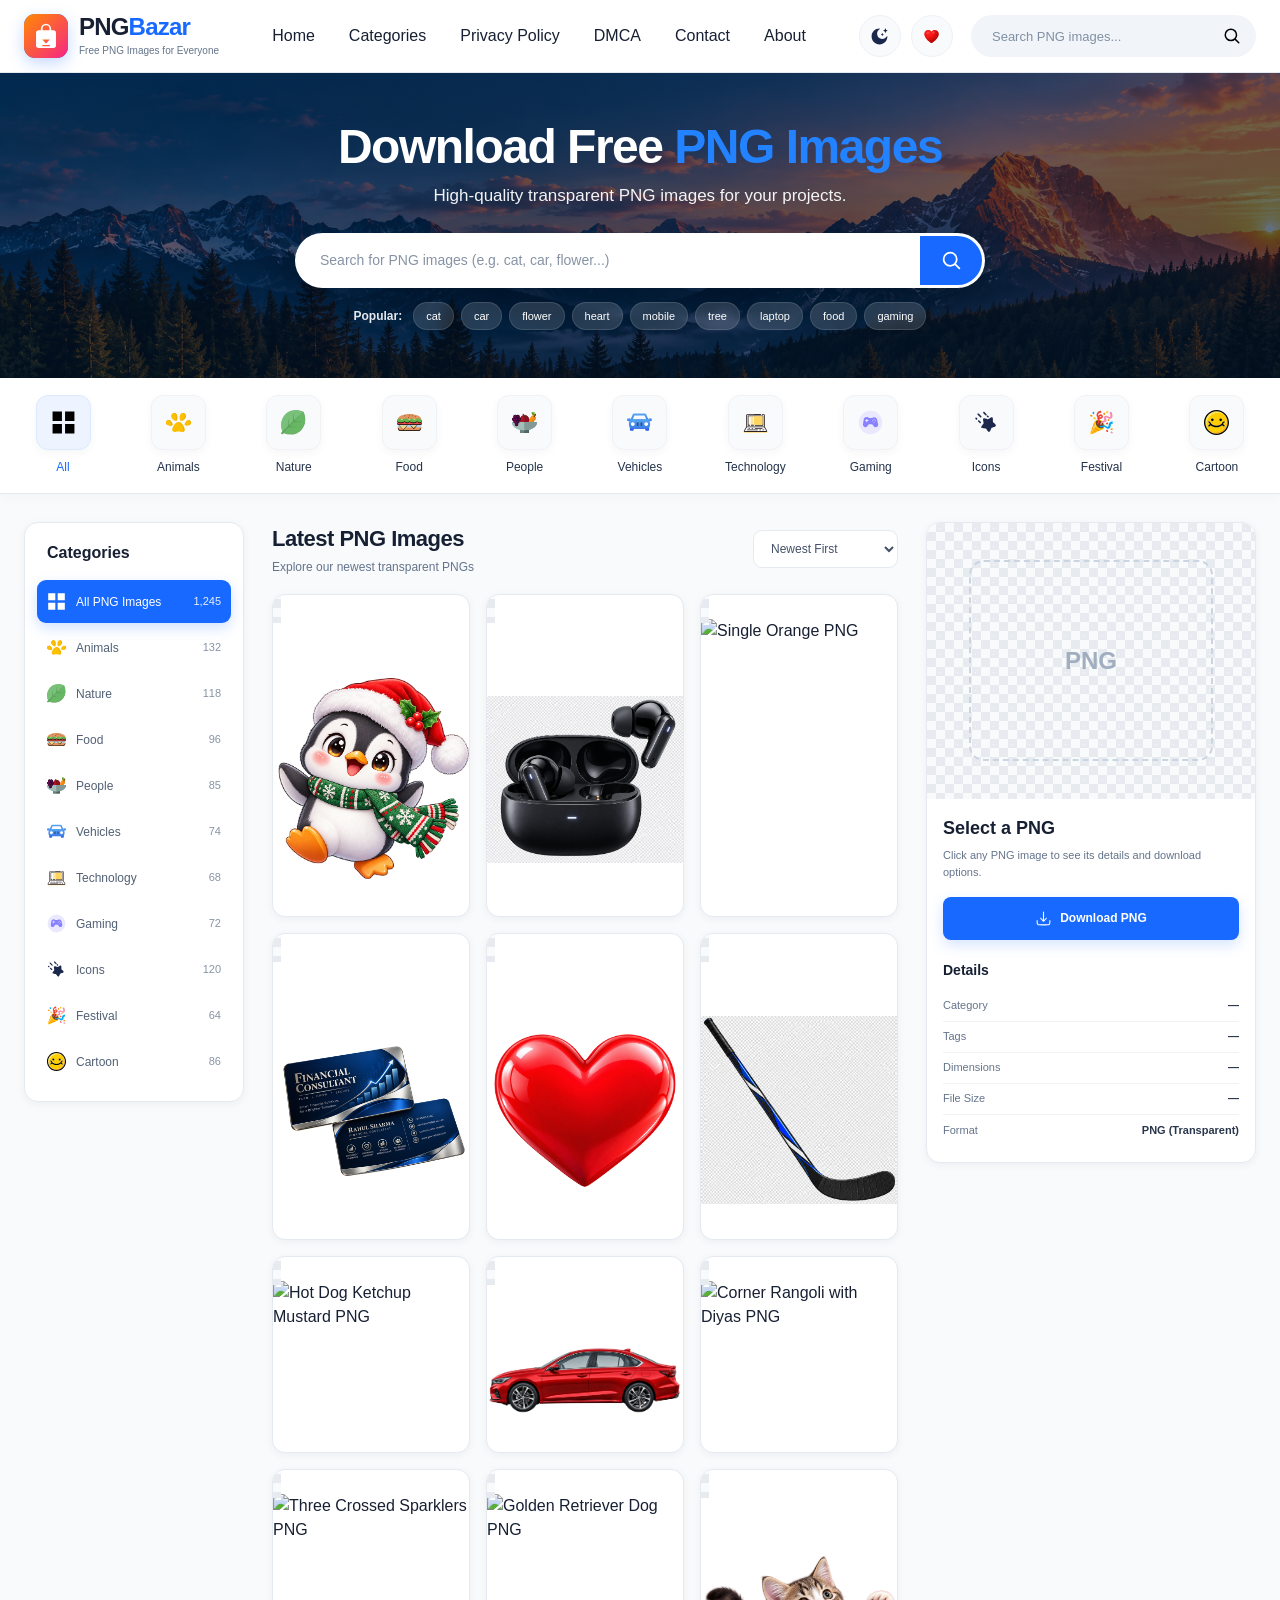
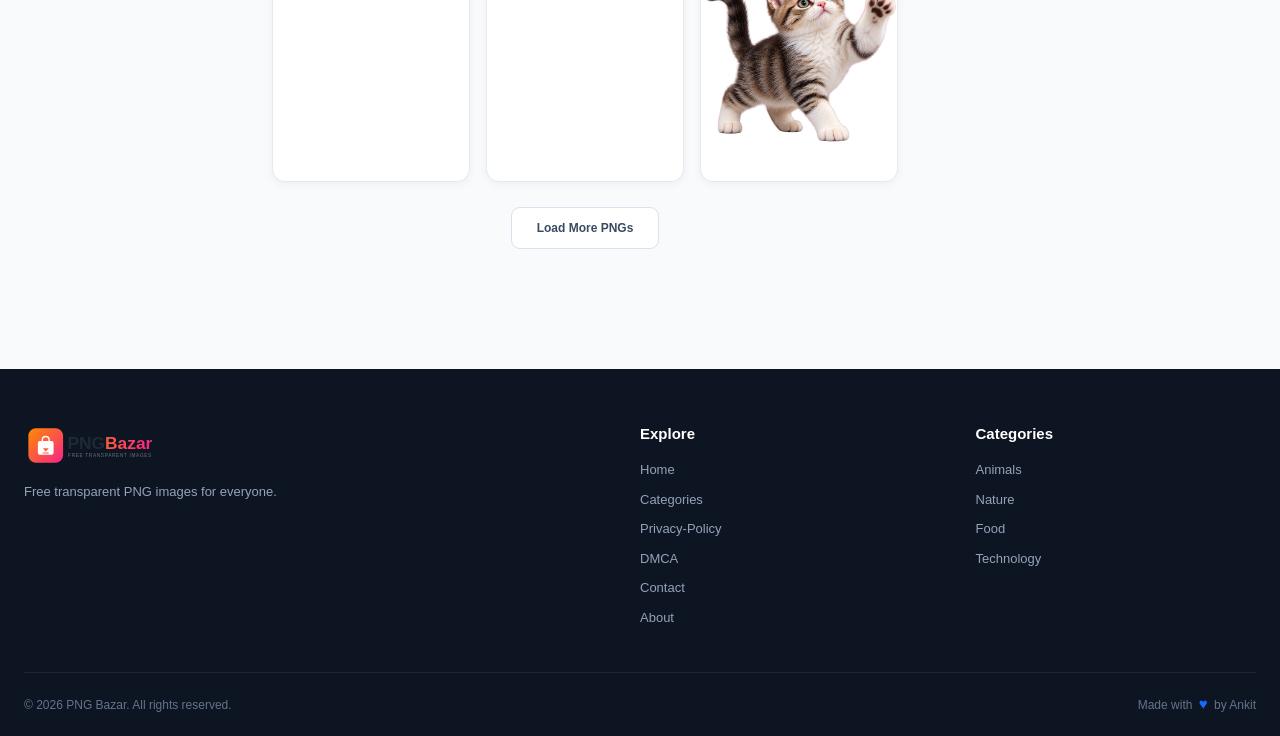
==== commit dba41ba0: "add some new pngs" ====
--- a/index.html
+++ b/index.html
@@ -98,7 +98,7 @@
                
                 <a href="privacy-policy.html">Privacy Policy</a>
                 <a href="dmca.html">DMCA</a>
-                <a href="#">Contact</a>
+                <a href="contact.html">Contact</a>
                 
                  <a href="about.html">About</a>
 
@@ -261,7 +261,7 @@
             <a href="privacy-policy.html">Privacy-Policy</a>
 
             <a href="dmca.html">DMCA</a>
-            <a href="#">Contact</a>
+            <a href="contact.html">Contact</a>
 
             <a href="about.html">About</a>
 
@@ -1794,7 +1794,7 @@
             <a href="privacy-policy.html">Privacy-Policy</a>
             
                    <a href="dmca.html">DMCA</a>
-                        <a href="#">Contact</a>
+                        <a href="contact.html">Contact</a>
             <a href="about.html">About</a>
 
 
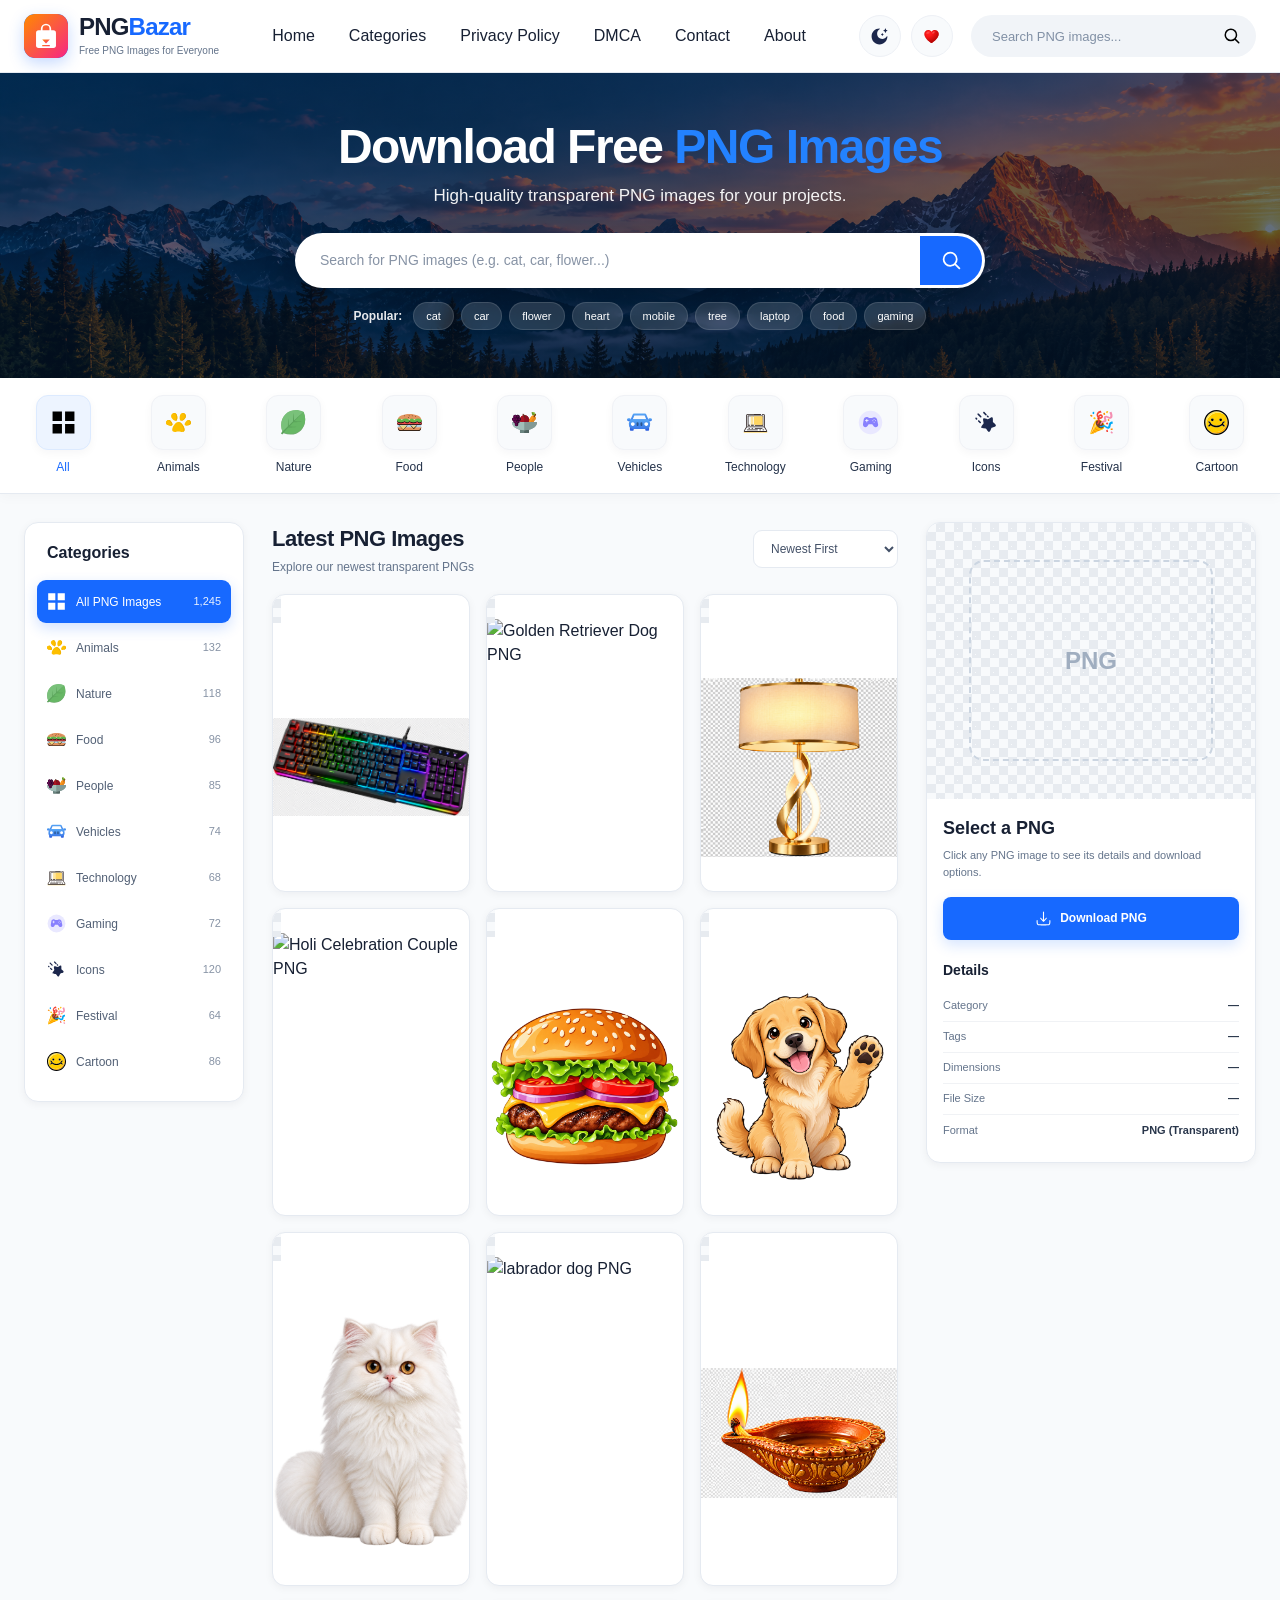
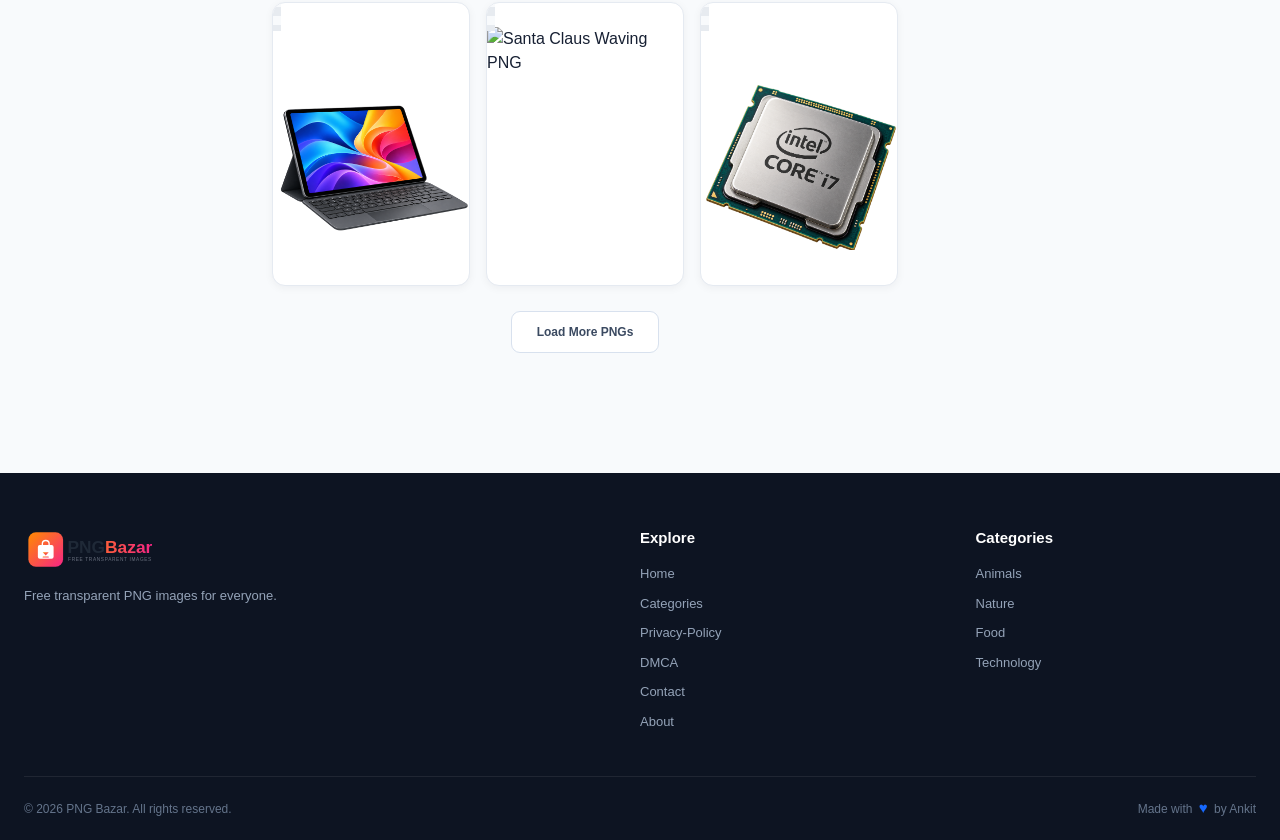
==== commit 73c35bf8: "add new scipt in index.html for google ad" ====
--- a/index.html
+++ b/index.html
@@ -1,276 +1,551 @@
 <!DOCTYPE html>
 
+
+
 <html lang="en">
 
+
+
 <head>
 
+
+
     <meta charset="UTF-8">
 
+
+
     <meta name="viewport" content="width=device-width, initial-scale=1.0">
 
 
 
+
+
+
+
 <title>PNG Bazar — Free PNG Images</title>
 
 
 
+
+
+
+
     <meta
 
+
+
         name="description"
 
+
+
         content="Download high-quality transparent PNG images for free."
 
+
+
     >
 
 
 
+
+
+
+
     <!-- Main CSS -->
 
+
+
     <link rel="stylesheet" href="css/style.css">
 
+
+
     <link rel="stylesheet" href="css/responsive.css">
 
+
+
+    <!-- Google AdSense -->
+    <script async
+        src="https://pagead2.googlesyndication.com/pagead/js/adsbygoogle.js?client=ca-pub-83645268944047467"
+        crossorigin="anonymous">
+    </script>
+
 </head>
 
 
 
+
+
+
+
 <body>
 
 
 
+
+
+
+
     <!-- =====================================================
 
+
+
          HEADER
 
+
+
     \====================================================== -->
 
+
+
     <header class="site-header">
 
 
 
+
+
+
+
         <div class="header-container">
 
 
 
+
+
+
+
             <!-- Logo -->
 
+
+
           <a href="index.html" class="brand">
 
 
 
+
+
+
+
     <div class="brand-icon">
 
+
+
         <img
 
+
+
             src="assets/images/pngbazar_con.svg"
 
+
+
             alt="PNG Bazar"
 
+
+
         >
 
+
+
     </div>
 
 
 
+
+
+
+
     <div class="brand-text">
 
+
+
         <h1>PNG<span>Bazar</span></h1>
 
+
+
         <p>Free PNG Images for Everyone</p>
 
+
+
     </div>
 
 
 
+
+
+
+
 </a>
 
 
 
 
 
+
+
+
+
+
+
             <!-- Desktop Navigation -->
 
+
+
             <nav class="main-nav">
 
 
+
+
+
                 <a href="index.html" >Home</a>
+
                 <a href="category.html">Categories</a>
-               
+
                 <a href="privacy-policy.html">Privacy Policy</a>
+
                 <a href="dmca.html">DMCA</a>
+
                 <a href="contact.html">Contact</a>
-                
+
                  <a href="about.html">About</a>
 
+
+
             </nav>
 
 
 
 
 
+
+
+
+
+
+
             <!-- Header Actions -->
 
+
+
             <div class="header-actions">
 
 
 
+
+
+
+
                 <!-- Dark Mode -->
 
+
+
                 <button
 
+
+
                     class="icon-button"
 
+
+
                     id="themeToggle"
 
+
+
                     type="button"
 
+
+
                     aria-label="Toggle dark mode"
 
+
+
                 >
 
+
+
                     <img
 
+
+
                         src="assets/icons/moon.svg"
 
+
+
                         alt=""
 
+
+
                     >
 
+
+
                 </button>
 
 
 
 
 
+
+
+
+
+
+
                 <!-- Favorites -->
 
+
+
                 <button
 
+
+
                     class="icon-button"
 
+
+
                     type="button"
 
+
+
                     aria-label="Favorites"
 
+
+
                 >
 
+
+
                     <img
 
+
+
                         src="assets/icons/heart.svg"
 
+
+
                         alt=""
 
+
+
                     >
 
+
+
                 </button>
 
 
 
 
 
+
+
+
+
+
+
                 <!-- Header Search -->
 
+
+
                 <form class="header-search" id="headerSearch">
 
 
 
+
+
+
+
                     <input
 
+
+
                         type="search"
 
+
+
                         id="headerSearchInput"
 
+
+
                         placeholder="Search PNG images..."
 
+
+
                         autocomplete="off"
 
+
+
                     >
 
 
 
+
+
+
+
                     <button type="submit" aria-label="Search">
 
 
 
+
+
+
+
                         <img
 
+
+
                             src="assets/icons/search.svg"
 
+
+
                             alt=""
 
+
+
                         >
 
 
 
+
+
+
+
                     </button>
 
 
 
+
+
+
+
                 </form>
 
 
 
 
 
+
+
+
+
+
+
                 <!-- Mobile Menu -->
 
+
+
                 <button
 
+
+
                     class="icon-button mobile-menu-button"
 
+
+
                     id="mobileMenuButton"
 
+
+
                     type="button"
 
+
+
                     aria-label="Open menu"
 
+
+
                 >
 
+
+
                     <img
 
+
+
                         src="assets/icons/menu.svg"
 
+
+
                         alt=""
 
+
+
                     >
 
+
+
                 </button>
 
 
 
+
+
+
+
             </div>
 
 
 
+
+
+
+
         </div>
 
 
 
 
 
+
+
+
+
+
+
         <!-- Mobile Navigation -->
 
+
+
         <nav class="mobile-nav" id="mobileNav">
 
 
 
+
+
+
+
             <a href="index.html">Home</a>
 
+
+
             <a href="category.html">Categories</a>
 
+
+
             <a href="privacy-policy.html">Privacy-Policy</a>
 
+
+
             <a href="dmca.html">DMCA</a>
+
             <a href="contact.html">Contact</a>
 
+
+
             <a href="about.html">About</a>
 
 
 
+
+
+
+
         </nav>
 
 
 
+
+
+
+
     </header>
 
 
@@ -279,192 +554,386 @@
 
 
 
+
+
+
+
+
+
+
+
     <!-- =====================================================
 
+
+
          HERO SECTION
 
+
+
     \====================================================== -->
 
+
+
     <main>
 
 
 
+
+
+
+
         <section class="hero-section">
 
 
 
+
+
+
+
             <div class="hero-overlay"></div>
 
 
 
+
+
+
+
             <div class="hero-content">
 
 
 
+
+
+
+
                <span class="hero-small-title">
 
+
+
     PNG Bazar
 
+
+
 </span>
 
 
 
+
+
+
+
 <h2>
 
+
+
     Download Free
 
+
+
     <span>PNG Images</span>
 
+
+
 </h2>
 
 
 
+
+
+
+
                 <p>
 
+
+
                     High-quality transparent PNG images
 
+
+
                     for your projects.
 
+
+
                 </p>
 
 
 
 
 
+
+
+
+
+
+
                 <!-- Main Search -->
 
+
+
                 <form class="hero-search" id="heroSearch">
 
 
 
+
+
+
+
                     <input
 
+
+
                         type="search"
 
+
+
                         id="heroSearchInput"
 
+
+
                         placeholder="Search for PNG images (e.g. cat, car, flower...)"
 
+
+
                         autocomplete="off"
 
+
+
                     >
 
 
 
+
+
+
+
                     <button type="submit">
 
 
 
+
+
+
+
                         <img
 
+
+
                             src="assets/icons/search.svg"
 
+
+
                             alt="Search"
 
+
+
                         >
 
 
 
+
+
+
+
                     </button>
 
 
 
+
+
+
+
                 </form>
 
 
 
 
 
+
+
+
+
+
+
                 <!-- Popular Searches -->
 
+
+
                 <div class="popular-searches">
 
 
 
+
+
+
+
                     <span>Popular:</span>
 
 
 
+
+
+
+
                     <button type="button" class="tag">
 
+
+
                         cat
 
+
+
                     </button>
 
 
 
+
+
+
+
                     <button type="button" class="tag">
 
+
+
                         car
 
+
+
                     </button>
 
 
 
+
+
+
+
                     <button type="button" class="tag">
 
+
+
                         flower
 
+
+
                     </button>
 
 
 
+
+
+
+
                     <button type="button" class="tag">
 
+
+
                         heart
 
+
+
                     </button>
 
 
 
+
+
+
+
                     <button type="button" class="tag">
 
+
+
                         mobile
 
+
+
                     </button>
 
 
 
+
+
+
+
                     <button type="button" class="tag">
 
+
+
                         tree
 
+
+
                     </button>
 
 
 
+
+
+
+
                     <button type="button" class="tag">
 
+
+
                         laptop
 
+
+
                     </button>
 
 
 
+
+
+
+
                     <button type="button" class="tag">
 
+
+
                         food
 
+
+
                     </button>
 
 
 
+
+
+
+
                     <button type="button" class="tag">
 
+
+
                         gaming
 
+
+
                     </button>
 
 
 
+
+
+
+
                 </div>
 
 
 
+
+
+
+
             </div>
 
 
 
+
+
+
+
         </section>
 
 
@@ -473,330 +942,662 @@
 
 
 
+
+
+
+
+
+
+
+
         <!-- =====================================================
 
+
+
              CATEGORY QUICK MENU
 
+
+
         \====================================================== -->
 
+
+
         <section class="category-strip">
 
 
 
+
+
+
+
             <div class="category-container">
 
 
 
+
+
+
+
                 <a href="index.html" class="category-item active">
 
 
 
+
+
+
+
                     <div class="category-icon">
 
+
+
                         <img
 
+
+
                             src="assets/icons/grid.svg"
 
+
+
                             alt=""
 
+
+
                         >
 
+
+
                     </div>
 
 
 
+
+
+
+
                     <span>All</span>
 
 
 
+
+
+
+
                 </a>
 
 
 
 
 
+
+
+
+
+
+
                 <a href="category.html?category=Animals" class="category-item">
 
 
 
+
+
+
+
                     <div class="category-icon">
 
+
+
                         <img
 
+
+
                             src="assets/icons/paw.svg"
 
+
+
                             alt=""
 
+
+
                         >
 
+
+
                     </div>
 
 
 
+
+
+
+
                     <span>Animals</span>
 
 
 
+
+
+
+
                 </a>
 
 
 
 
 
+
+
+
+
+
+
                 <a href="category.html?category=Nature" class="category-item">
 
 
 
+
+
+
+
                     <div class="category-icon">
 
+
+
                         <img
 
+
+
                             src="assets/icons/leaf.svg"
 
+
+
                             alt=""
 
+
+
                         >
 
+
+
                     </div>
 
 
 
+
+
+
+
                     <span>Nature</span>
 
 
 
+
+
+
+
                 </a>
 
 
 
 
 
+
+
+
+
+
+
                 <a href="category.html?category=Food" class="category-item">
 
 
 
+
+
+
+
                     <div class="category-icon">
 
+
+
                         <img
 
+
+
                             src="assets/icons/food.svg"
 
+
+
                             alt=""
 
+
+
                         >
 
+
+
                     </div>
 
 
 
+
+
+
+
                     <span>Food</span>
 
 
 
+
+
+
+
                 </a>
 
 
 
 
 
+
+
+
+
+
+
                 <a href="category.html?category=People" class="category-item">
 
 
 
+
+
+
+
                     <div class="category-icon">
 
+
+
                         <img
 
+
+
                             src="assets/icons/fruits.svg"
 
+
+
                             alt=""
 
+
+
                         >
 
+
+
                     </div>
 
 
 
+
+
+
+
                     <span>People</span>
 
 
 
+
+
+
+
                 </a>
 
 
 
 
 
+
+
+
+
+
+
                 <a href="category.html?category=Vehicles" class="category-item">
 
 
 
+
+
+
+
                     <div class="category-icon">
 
+
+
                         <img
 
+
+
                             src="assets/icons/car.svg"
 
+
+
                             alt=""
 
+
+
                         >
 
+
+
                     </div>
 
 
 
+
+
+
+
                     <span>Vehicles</span>
 
 
 
+
+
+
+
                 </a>
 
 
 
 
 
+
+
+
+
+
+
                 <a href="category.html?category=Technology" class="category-item">
 
 
 
+
+
+
+
                     <div class="category-icon">
 
+
+
                         <img
 
+
+
                             src="assets/icons/laptop.svg"
 
+
+
                             alt=""
 
+
+
                         >
 
+
+
                     </div>
 
 
 
+
+
+
+
                     <span>Technology</span>
 
 
 
+
+
+
+
                 </a>
 
 
 
 
 
+
+
+
+
+
+
                 <a href="category.html?category=Gaming" class="category-item">
 
 
 
+
+
+
+
                     <div class="category-icon">
 
+
+
                         <img
 
+
+
                             src="assets/icons/game.svg"
 
+
+
                             alt=""
 
+
+
                         >
 
+
+
                     </div>
 
 
 
+
+
+
+
                     <span>Gaming</span>
 
 
 
+
+
+
+
                 </a>
 
 
 
 
 
+
+
+
+
+
+
                 <a href="category.html?category=Icons" class="category-item">
 
 
 
+
+
+
+
                     <div class="category-icon">
 
+
+
                         <img
 
+
+
                             src="assets/icons/star.svg"
 
+
+
                             alt=""
 
+
+
                         >
 
+
+
                     </div>
 
 
 
+
+
+
+
                     <span>Icons</span>
 
 
 
+
+
+
+
                 </a>
 
 
 
 
 
+
+
+
+
+
+
                 <a href="category.html?category=Festival" class="category-item">
 
 
 
+
+
+
+
                     <div class="category-icon">
 
+
+
                         <img
 
+
+
                             src="assets/icons/partypopper.svg"
 
+
+
                             alt=""
 
+
+
                         >
 
+
+
                     </div>
 
 
 
+
+
+
+
                     <span>Festival</span>
 
 
 
+
+
+
+
                 </a>
 
 
 
 
 
+
+
+
+
+
+
                 <a href="category.html?category=Cartoon" class="category-item">
 
 
 
+
+
+
+
                     <div class="category-icon">
 
+
+
                         <img
 
+
+
                             src="assets/icons/smile.svg"
 
+
+
                             alt=""
 
+
+
                         >
 
+
+
                     </div>
 
 
 
+
+
+
+
                     <span>Cartoon</span>
 
 
 
+
+
+
+
                 </a>
 
 
 
+
+
+
+
             </div>
 
 
 
+
+
+
+
         </section>
 
 
@@ -805,492 +1606,986 @@
 
 
 
+
+
+
+
+
+
+
+
         <!-- =====================================================
 
+
+
              MAIN CONTENT
 
+
+
         \====================================================== -->
 
+
+
         <section class="content-section">
 
 
 
+
+
+
+
             <div class="content-container">
 
 
 
 
 
+
+
+
+
+
+
                 <!-- =================================================
 
+
+
                      SIDEBAR
 
+
+
                 \================================================== -->
 
+
+
                 <aside class="sidebar">
 
 
 
+
+
+
+
                     <div class="sidebar-header">
 
 
 
+
+
+
+
                         <h3>Categories</h3>
 
 
 
+
+
+
+
                     </div>
 
 
 
 
 
+
+
+
+
+
+
                     <div class="sidebar-categories">
 
 
 
+
+
+
+
                         <a href="index.html" class="sidebar-category active">
 
 
 
+
+
+
+
                             <div class="sidebar-category-left">
 
 
 
+
+
+
+
                                 <img
 
+
+
                                     src="assets/icons/grid.svg"
 
+
+
                                     alt=""
 
+
+
                                 >
 
 
 
+
+
+
+
                                 <span>All PNG Images</span>
 
 
 
+
+
+
+
                             </div>
 
 
 
+
+
+
+
                             <span class="category-count">
 
+
+
                                 1,245
 
+
+
                             </span>
 
 
 
+
+
+
+
                         </a>
 
 
 
 
 
+
+
+
+
+
+
                         <a href="category.html?category=Animals" class="sidebar-category">
 
 
 
+
+
+
+
                             <div class="sidebar-category-left">
 
 
 
+
+
+
+
                                 <img
 
+
+
                                     src="assets/icons/paw.svg"
 
+
+
                                     alt=""
 
+
+
                                 >
 
 
 
+
+
+
+
                                 <span>Animals</span>
 
 
 
+
+
+
+
                             </div>
 
 
 
+
+
+
+
                             <span class="category-count">
 
+
+
                                 132
 
+
+
                             </span>
 
 
 
+
+
+
+
                         </a>
 
 
 
 
 
+
+
+
+
+
+
                         <a href="category.html?category=Nature" class="sidebar-category">
 
 
 
+
+
+
+
                             <div class="sidebar-category-left">
 
 
 
+
+
+
+
                                 <img
 
+
+
                                     src="assets/icons/leaf.svg"
 
+
+
                                     alt=""
 
+
+
                                 >
 
 
 
+
+
+
+
                                 <span>Nature</span>
 
 
 
+
+
+
+
                             </div>
 
 
 
+
+
+
+
                             <span class="category-count">
 
+
+
                                 118
 
+
+
                             </span>
 
 
 
+
+
+
+
                         </a>
 
 
 
 
 
+
+
+
+
+
+
                         <a href="category.html?category=Food" class="sidebar-category">
 
 
 
+
+
+
+
                             <div class="sidebar-category-left">
 
 
 
+
+
+
+
                                 <img
 
+
+
                                     src="assets/icons/food.svg"
 
+
+
                                     alt=""
 
+
+
                                 >
 
 
 
+
+
+
+
                                 <span>Food</span>
 
 
 
+
+
+
+
                             </div>
 
 
 
+
+
+
+
                             <span class="category-count">
 
+
+
                                 96
 
+
+
                             </span>
 
 
 
+
+
+
+
                         </a>
 
 
 
 
 
+
+
+
+
+
+
                         <a href="category.html?category=People" class="sidebar-category">
 
 
 
+
+
+
+
                             <div class="sidebar-category-left">
 
 
 
+
+
+
+
                                 <img
 
+
+
                                     src="assets/icons/fruits.svg"
 
+
+
                                     alt=""
 
+
+
                                 >
 
 
 
+
+
+
+
                                 <span>People</span>
 
 
 
+
+
+
+
                             </div>
 
 
 
+
+
+
+
                             <span class="category-count">
 
+
+
                                 85
 
+
+
                             </span>
 
 
 
+
+
+
+
                         </a>
 
 
 
 
 
+
+
+
+
+
+
                         <a href="category.html?category=Vehicles" class="sidebar-category">
 
 
 
+
+
+
+
                             <div class="sidebar-category-left">
 
 
 
+
+
+
+
                                 <img
 
+
+
                                     src="assets/icons/car.svg"
 
+
+
                                     alt=""
 
+
+
                                 >
 
 
 
+
+
+
+
                                 <span>Vehicles</span>
 
 
 
+
+
+
+
                             </div>
 
 
 
+
+
+
+
                             <span class="category-count">
 
+
+
                                 74
 
+
+
                             </span>
 
 
 
+
+
+
+
                         </a>
 
 
 
 
 
+
+
+
+
+
+
                         <a href="category.html?category=Technology" class="sidebar-category">
 
 
 
+
+
+
+
                             <div class="sidebar-category-left">
 
 
 
+
+
+
+
                                 <img
 
+
+
                                     src="assets/icons/laptop.svg"
 
+
+
                                     alt=""
 
+
+
                                 >
 
 
 
+
+
+
+
                                 <span>Technology</span>
 
 
 
+
+
+
+
                             </div>
 
 
 
+
+
+
+
                             <span class="category-count">
 
+
+
                                 68
 
+
+
                             </span>
 
 
 
+
+
+
+
                         </a>
 
 
 
 
 
+
+
+
+
+
+
                         <a href="category.html?category=Gaming" class="sidebar-category">
 
 
 
+
+
+
+
                             <div class="sidebar-category-left">
 
 
 
+
+
+
+
                                 <img
 
+
+
                                     src="assets/icons/game.svg"
 
+
+
                                     alt=""
 
+
+
                                 >
 
 
 
+
+
+
+
                                 <span>Gaming</span>
 
 
 
+
+
+
+
                             </div>
 
 
 
+
+
+
+
                             <span class="category-count">
 
+
+
                                 72
 
+
+
                             </span>
 
 
 
+
+
+
+
                         </a>
 
 
 
 
 
+
+
+
+
+
+
                         <a href="category.html?category=Icons" class="sidebar-category">
 
 
 
+
+
+
+
                             <div class="sidebar-category-left">
 
 
 
+
+
+
+
                                 <img
 
+
+
                                     src="assets/icons/star.svg"
 
+
+
                                     alt=""
 
+
+
                                 >
 
 
 
+
+
+
+
                                 <span>Icons</span>
 
 
 
+
+
+
+
                             </div>
 
 
 
+
+
+
+
                             <span class="category-count">
 
+
+
                                 120
 
+
+
                             </span>
 
 
 
+
+
+
+
                         </a>
 
 
 
 
 
+
+
+
+
+
+
                         <a href="category.html?category=Festival" class="sidebar-category">
 
 
 
+
+
+
+
                             <div class="sidebar-category-left">
 
 
 
+
+
+
+
                                 <img
 
+
+
                                     src="assets/icons/partypopper.svg"
 
+
+
                                     alt=""
 
+
+
                                 >
 
 
 
+
+
+
+
                                 <span>Festival</span>
 
 
 
+
+
+
+
                             </div>
 
 
 
+
+
+
+
                             <span class="category-count">
 
+
+
                                 64
 
+
+
                             </span>
 
 
 
+
+
+
+
                         </a>
 
 
 
 
 
+
+
+
+
+
+
                         <a href="category.html?category=Cartoon" class="sidebar-category">
 
 
 
+
+
+
+
                             <div class="sidebar-category-left">
 
 
 
+
+
+
+
                                 <img
 
+
+
                                     src="assets/icons/smile.svg"
 
+
+
                                     alt=""
 
+
+
                                 >
 
 
 
+
+
+
+
                                 <span>Cartoon</span>
 
 
 
+
+
+
+
                             </div>
 
 
 
+
+
+
+
                             <span class="category-count">
 
+
+
                                 86
 
+
+
                             </span>
 
 
 
+
+
+
+
                         </a>
 
 
 
+
+
+
+
                     </div>
 
 
 
+
+
+
+
                 </aside>
 
 
@@ -1299,90 +2594,182 @@
 
 
 
+
+
+
+
+
+
+
+
                 <!-- =================================================
 
+
+
                      PNG CONTENT
 
+
+
                 \================================================== -->
 
+
+
                 <div class="png-content">
 
 
 
 
 
+
+
+
+
+
+
                     <!-- Section Header -->
 
+
+
                     <div class="section-header">
 
 
 
+
+
+
+
                         <div>
 
 
 
+
+
+
+
                             <h2>
 
+
+
                                 Latest PNG Images
 
+
+
                             </h2>
 
 
 
+
+
+
+
                             <p>
 
+
+
                                 Explore our newest transparent PNGs
 
+
+
                             </p>
 
 
 
+
+
+
+
                         </div>
 
 
 
 
 
+
+
+
+
+
+
                         <!-- Sort -->
 
+
+
                         <select
 
+
+
                             class="sort-select"
 
+
+
                             id="sortSelect"
 
+
+
                         >
 
 
 
+
+
+
+
                             <option value="newest">
 
+
+
                                 Newest First
 
+
+
                             </option>
 
 
 
+
+
+
+
                             <option value="popular">
 
+
+
                                 Most Popular
 
+
+
                             </option>
 
 
 
+
+
+
+
                             <option value="name">
 
+
+
                                 Name
 
+
+
                             </option>
 
 
 
+
+
+
+
                         </select>
 
 
 
+
+
+
+
                     </div>
 
 
@@ -1391,76 +2778,154 @@
 
 
 
+
+
+
+
+
+
+
+
                     <!-- =================================================
 
+
+
                          PNG GRID
 
+
+
                     \================================================== -->
 
+
+
                     <div
 
+
+
                         class="png-grid"
 
+
+
                         id="pngGrid"
 
+
+
                     >
 
 
 
+
+
+
+
                         <!--
 
+
+
                             PNG cards will be generated
 
+
+
                             dynamically using JavaScript.
 
 
 
+
+
+
+
                             Example structure:
 
 
 
+
+
+
+
                             <article class="png-card">
 
+
+
                                 ...
 
+
+
                             </article>
 
+
+
                         \-->
 
 
 
+
+
+
+
                     </div>
 
 
 
 
 
+
+
+
+
+
+
                     <!-- Load More -->
 
+
+
                     <div class="load-more-container">
 
 
 
+
+
+
+
                         <button
 
+
+
                             class="load-more-button"
 
+
+
                             id="loadMoreButton"
 
+
+
                             type="button"
 
+
+
                         >
 
+
+
                             Load More PNGs
 
+
+
                         </button>
 
 
 
+
+
+
+
                     </div>
 
 
 
+
+
+
+
                 </div>
 
 
@@ -1469,260 +2934,522 @@
 
 
 
+
+
+
+
+
+
+
+
                 <!-- =================================================
 
+
+
                      IMAGE PREVIEW PANEL
 
+
+
                 \================================================== -->
 
+
+
                 <aside class="preview-panel" id="previewPanel">
 
 
 
+
+
+
+
                     <button
 
+
+
                         class="preview-close"
 
+
+
                         id="previewClose"
 
+
+
                         type="button"
 
+
+
                         aria-label="Close preview"
 
+
+
                     >
 
+
+
                         ×
 
+
+
                     </button>
 
 
 
 
 
+
+
+
+
+
+
                     <div class="preview-image-container">
 
 
 
+
+
+
+
                         <div class="preview-placeholder">
 
 
 
+
+
+
+
                             <span>PNG</span>
 
 
 
+
+
+
+
                         </div>
 
 
 
+
+
+
+
                     </div>
 
 
 
 
 
+
+
+
+
+
+
                     <div class="preview-info">
 
 
 
+
+
+
+
                         <h2 id="previewTitle">
 
+
+
                             Select a PNG
 
+
+
                         </h2>
 
 
 
+
+
+
+
                         <p
 
+
+
                             class="preview-description"
 
+
+
                             id="previewDescription"
 
+
+
                         >
 
+
+
                             Click any PNG image to see its
 
+
+
                             details and download options.
 
+
+
                         </p>
 
 
 
 
 
+
+
+
+
+
+
                         <!-- Download -->
 
+
+
                         <button
 
+
+
                             class="download-button"
 
+
+
                             id="downloadButton"
 
+
+
                             type="button"
 
+
+
                         >
 
 
 
+
+
+
+
                             <img
 
+
+
                                 src="assets/icons/download.svg"
 
+
+
                                 alt=""
 
+
+
                             >
 
 
 
+
+
+
+
                             Download PNG
 
 
 
+
+
+
+
                         </button>
 
 
 
 
 
+
+
+
+
+
+
                         <!-- Details -->
 
+
+
                         <div class="image-details">
 
 
 
+
+
+
+
                             <h3>Details</h3>
 
 
 
+
+
+
+
                             <div class="detail-row">
 
 
 
+
+
+
+
                                 <span>Category</span>
 
 
 
+
+
+
+
                                 <strong id="previewCategory">
 
+
+
                                     —
 
+
+
                                 </strong>
 
 
 
+
+
+
+
                             </div>
 
 
 
 
 
+
+
+
+
+
+
                             <div class="detail-row">
 
 
 
+
+
+
+
                                 <span>Tags</span>
 
 
 
+
+
+
+
                                 <strong id="previewTags">
 
+
+
                                     —
 
+
+
                                 </strong>
 
 
 
+
+
+
+
                             </div>
 
 
 
 
 
+
+
+
+
+
+
                             <div class="detail-row">
 
 
 
+
+
+
+
                                 <span>Dimensions</span>
 
 
 
+
+
+
+
                                 <strong id="previewDimensions">
 
+
+
                                     —
 
+
+
                                 </strong>
 
 
 
+
+
+
+
                             </div>
 
 
 
 
 
+
+
+
+
+
+
                             <div class="detail-row">
 
 
 
+
+
+
+
                                 <span>File Size</span>
 
 
 
+
+
+
+
                                 <strong id="previewSize">
 
+
+
                                     —
 
+
+
                                 </strong>
 
 
 
+
+
+
+
                             </div>
 
 
 
 
 
+
+
+
+
+
+
                             <div class="detail-row">
 
 
 
+
+
+
+
                                 <span>Format</span>
 
 
 
+
+
+
+
                                 <strong>
 
+
+
                                     PNG (Transparent)
 
+
+
                                 </strong>
 
 
 
+
+
+
+
                             </div>
 
 
 
+
+
+
+
                         </div>
 
 
 
+
+
+
+
                     </div>
 
 
 
+
+
+
+
                 </aside>
 
 
 
+
+
+
+
             </div>
 
 
 
+
+
+
+
         </section>
 
 
 
+
+
+
+
     </main>
 
 
@@ -1731,116 +3458,230 @@
 
 
 
+
+
+
+
+
+
+
+
     <!-- =====================================================
 
+
+
          FOOTER
 
+
+
     \====================================================== -->
 
+
+
 <footer class="site-footer">
 
 
 
+
+
+
+
     <div class="footer-container">
 
 
 
+
+
+
+
         <!-- Brand -->
 
+
+
         <div class="footer-brand">
 
 
 
+
+
+
+
             <div class="footer-logo">
 
+
+
                 <img
 
+
+
                     src="assets/images/pngbazar_ogo.svg"
 
+
+
                     alt="PNG Bazar"
 
+
+
                 >
 
+
+
             </div>
 
 
 
+
+
+
+
             <p>
 
+
+
                 Free transparent PNG images for everyone.
 
+
+
             </p>
+
         </div>
 
 
 
 
 
+
+
+
+
+
+
         <!-- Explore -->
 
+
+
         <div class="footer-links">
 
 
 
+
+
+
+
             <h3>Explore</h3>
 
 
 
+
+
+
+
             <a href="index.html">Home</a>
 
+
+
             <a href="category.html">Categories</a>
 
-       
+
+
             <a href="privacy-policy.html">Privacy-Policy</a>
-            
+
                    <a href="dmca.html">DMCA</a>
+
                         <a href="contact.html">Contact</a>
+
             <a href="about.html">About</a>
 
 
 
+
+
+
+
         </div>
 
 
 
 
 
+
+
+
+
+
+
         <!-- Categories -->
 
+
+
         <div class="footer-links">
+
             <h3>Categories</h3>
+
             <a href="category.html?category=Animals">Animals</a>
 
+
+
             <a href="category.html?category=Nature">Nature</a>
 
+
+
             <a href="category.html?category=Food">Food</a>
+
             <a href="category.html?category=Technology">Technology</a>
+
         </div>
 
+
+
     </div>
+
     <!-- Copyright -->
+
     <div class="footer-bottom">
+
         <p>
+
             © 2026 PNG Bazar. All rights reserved.
+
         </p>
+
         <p>
+
             Made with
+
             <span class="footer-heart">♥</span>
+
             by Ankit
+
         </p>
+
     </div>
 
+
+
 </footer>
+
     <!-- =====================================================
 
+
+
          JAVASCRIPT
 
+
+
     \====================================================== -->
+
     <script src="data/png-data.js"></script>
+
     <script src="js/main.js"></script>
+
     <script src="js/search.js"></script>
-    
+
+
 
 </body>
 
+
+
 </html>
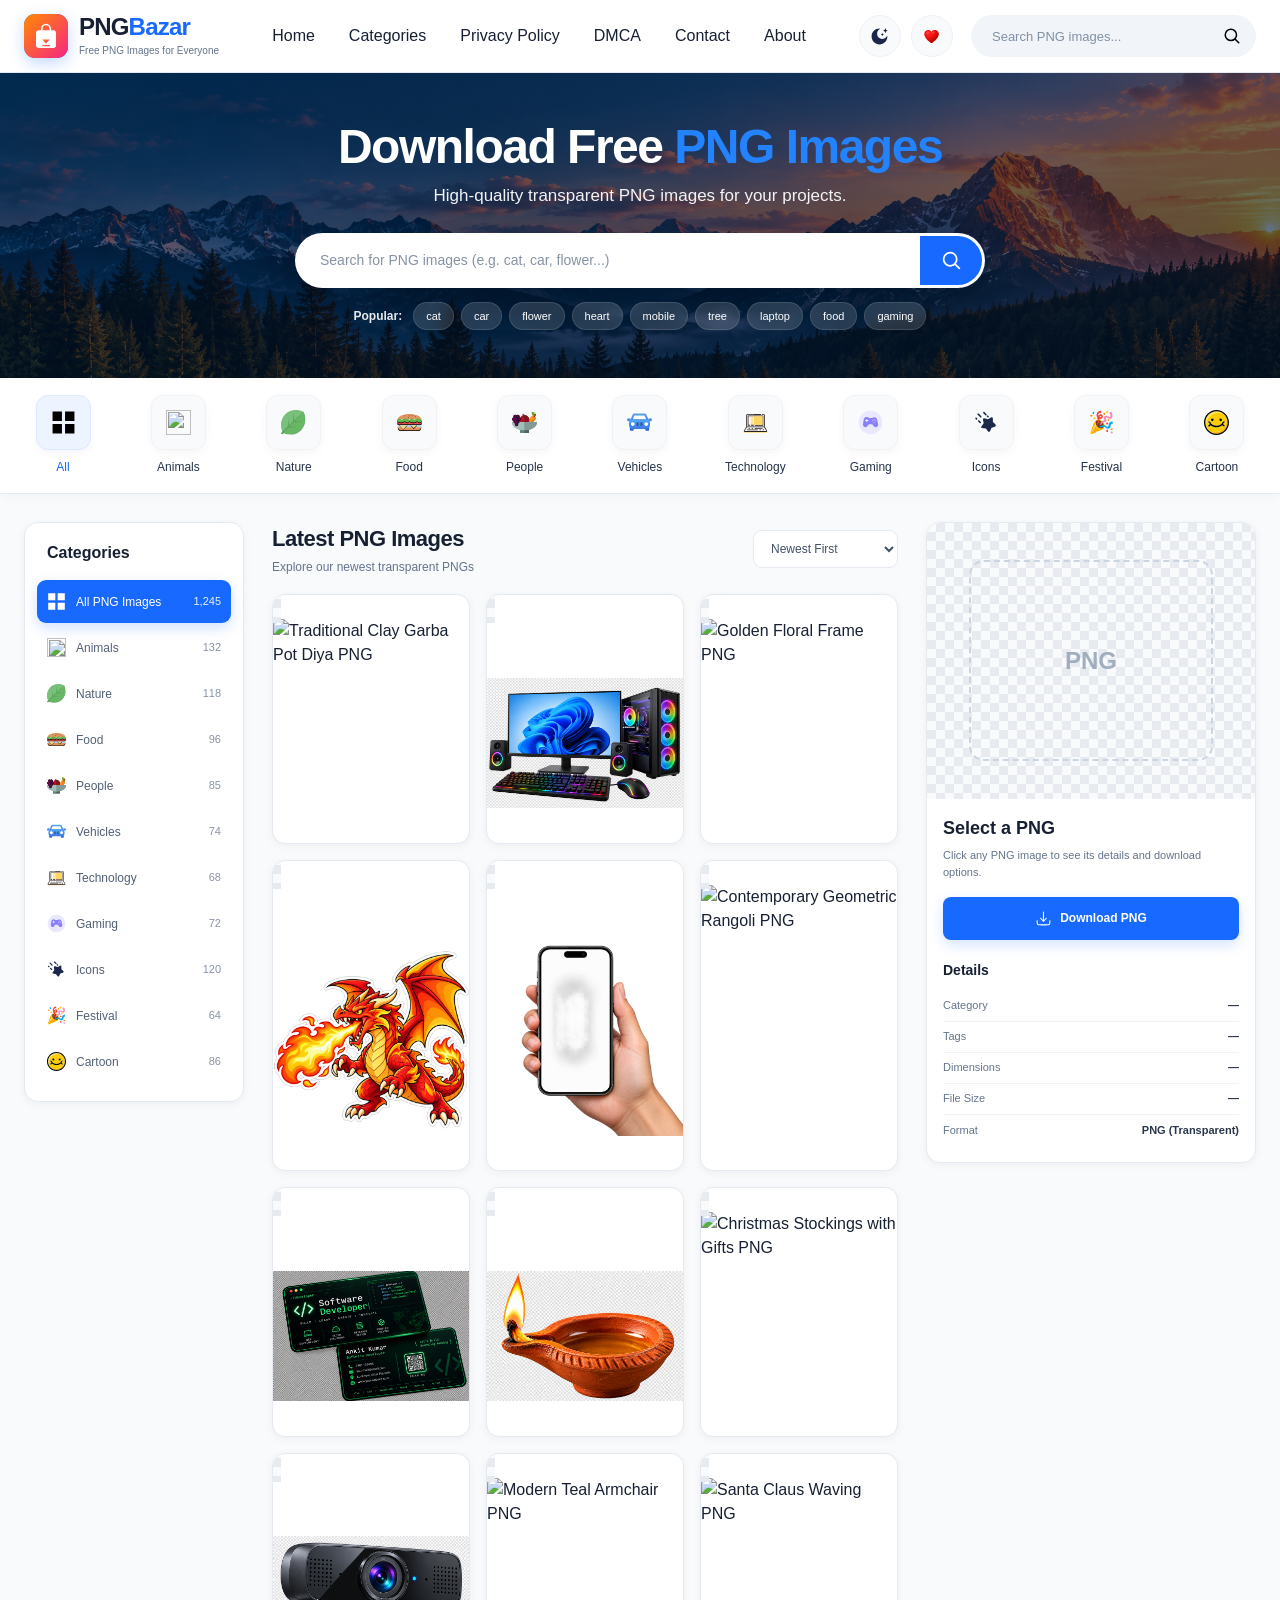
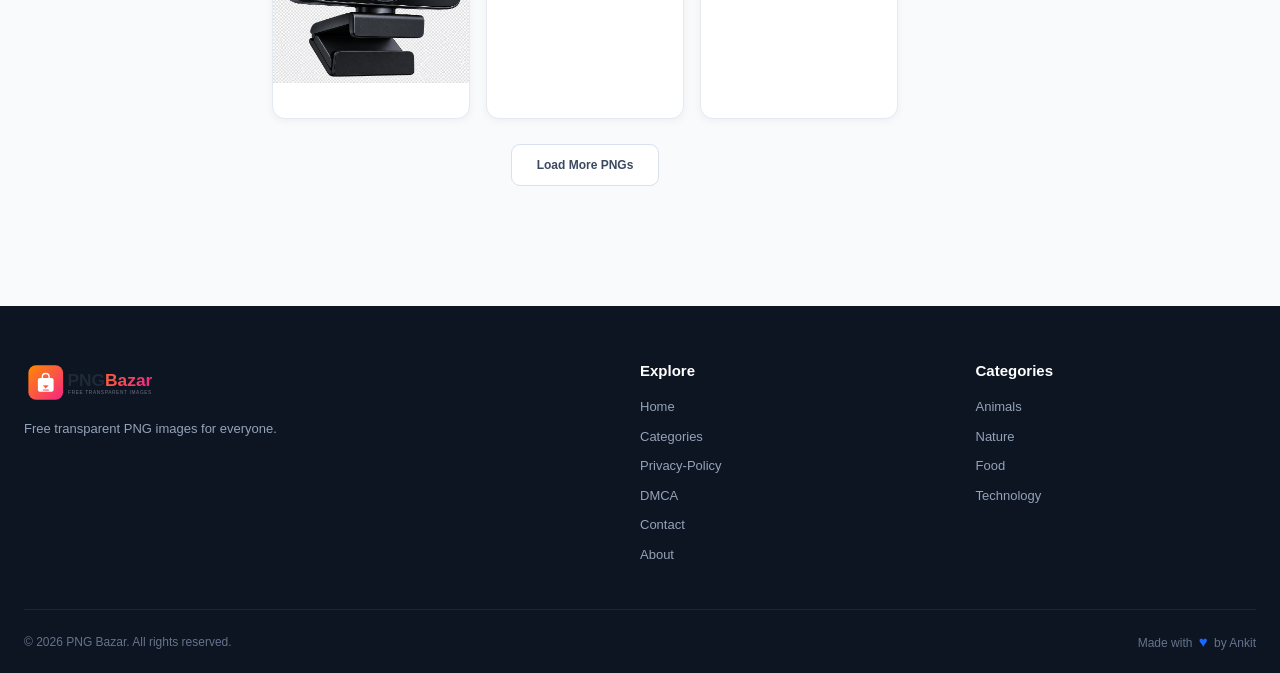
==== commit 6cc6dfff: "add new png tables and chairs" ====
--- a/index.html
+++ b/index.html
@@ -62,11 +62,11 @@
 
 
 
+
+
     <!-- Google AdSense -->
-    <script async
-        src="https://pagead2.googlesyndication.com/pagead/js/adsbygoogle.js?client=ca-pub-83645268944047467"
-        crossorigin="anonymous">
-    </script>
+    <script async src="https://pagead2.googlesyndication.com/pagead/js/adsbygoogle.js?client=ca-pub-8634526894407467"
+        crossorigin="anonymous"></script>
 
 </head>
 
@@ -1050,7 +1050,7 @@
 
 
 
-                            src="assets/icons/paw.svg"
+                            src="assets/icons/paw\.svg"
 
 
 
@@ -1802,7 +1802,7 @@
 
 
 
-                                    src="assets/icons/paw.svg"
+                                    src="assets/icons/paw\.svg"
 
 
 
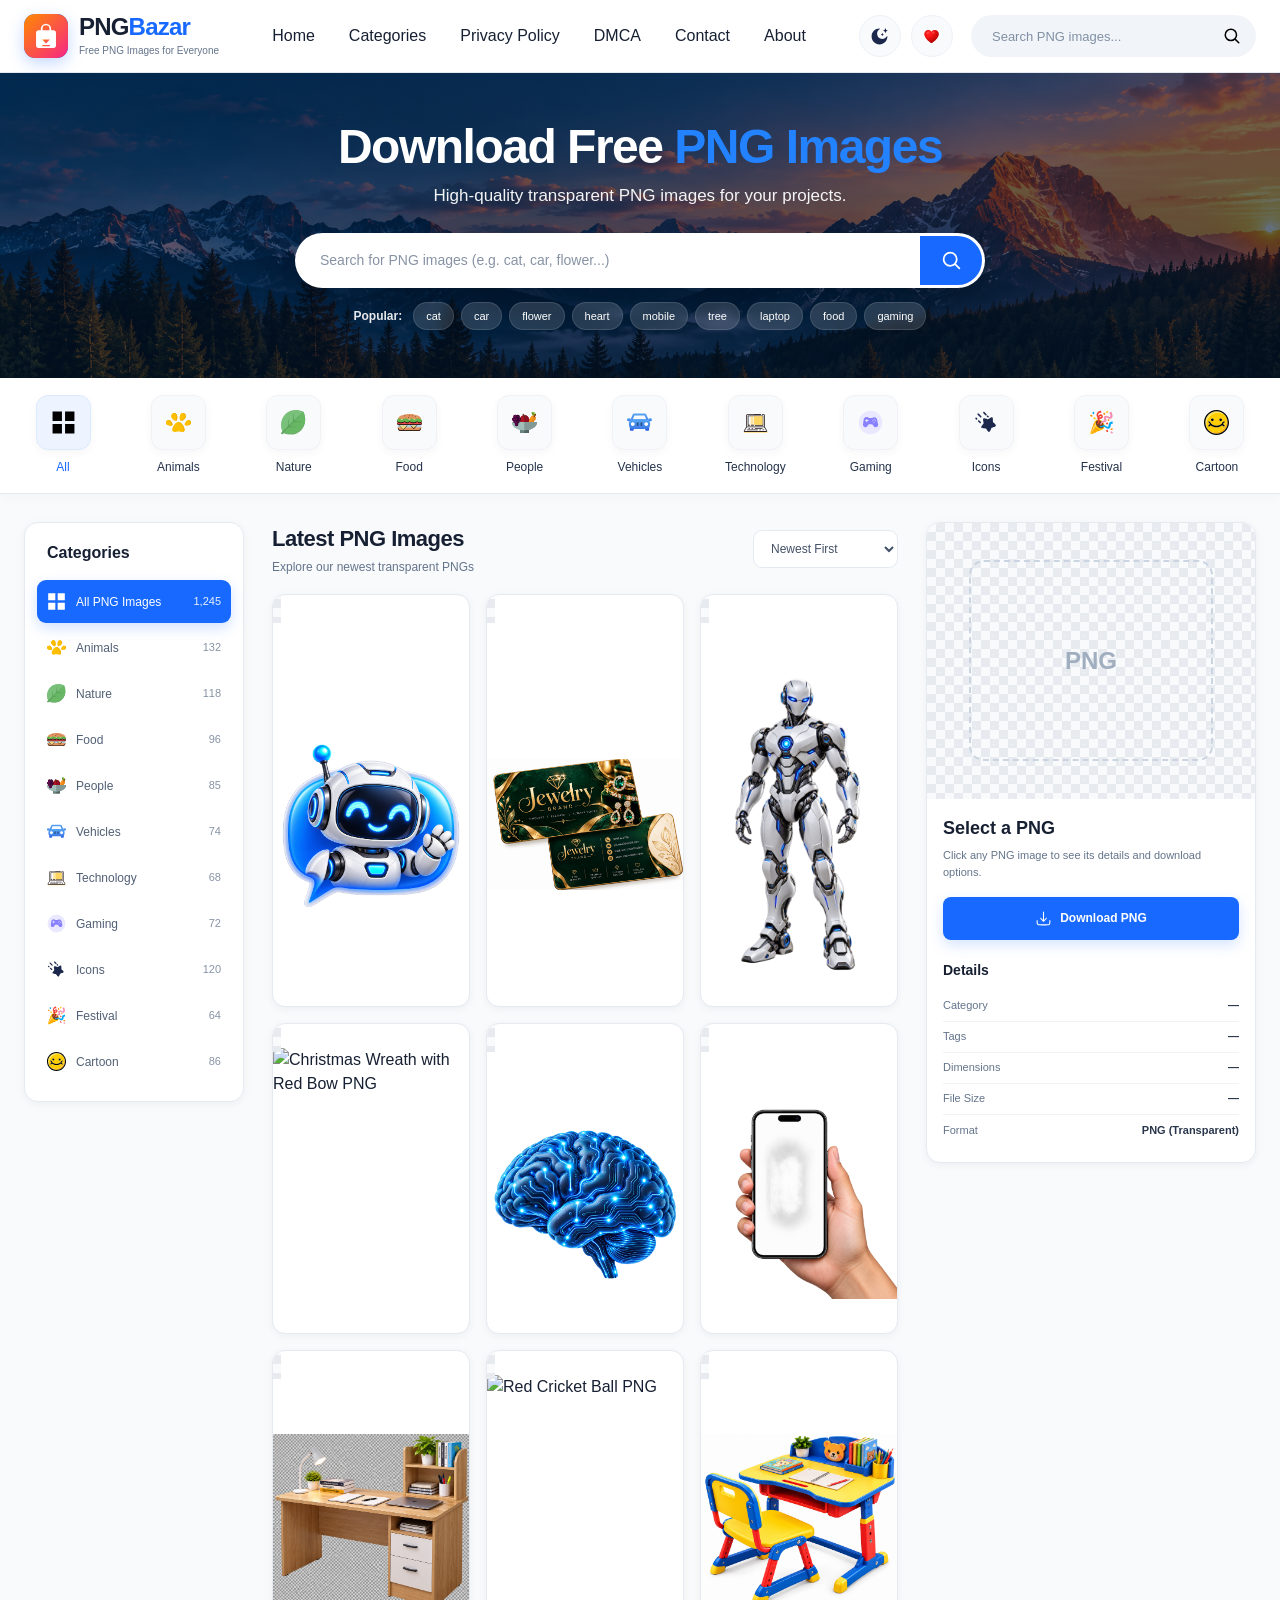
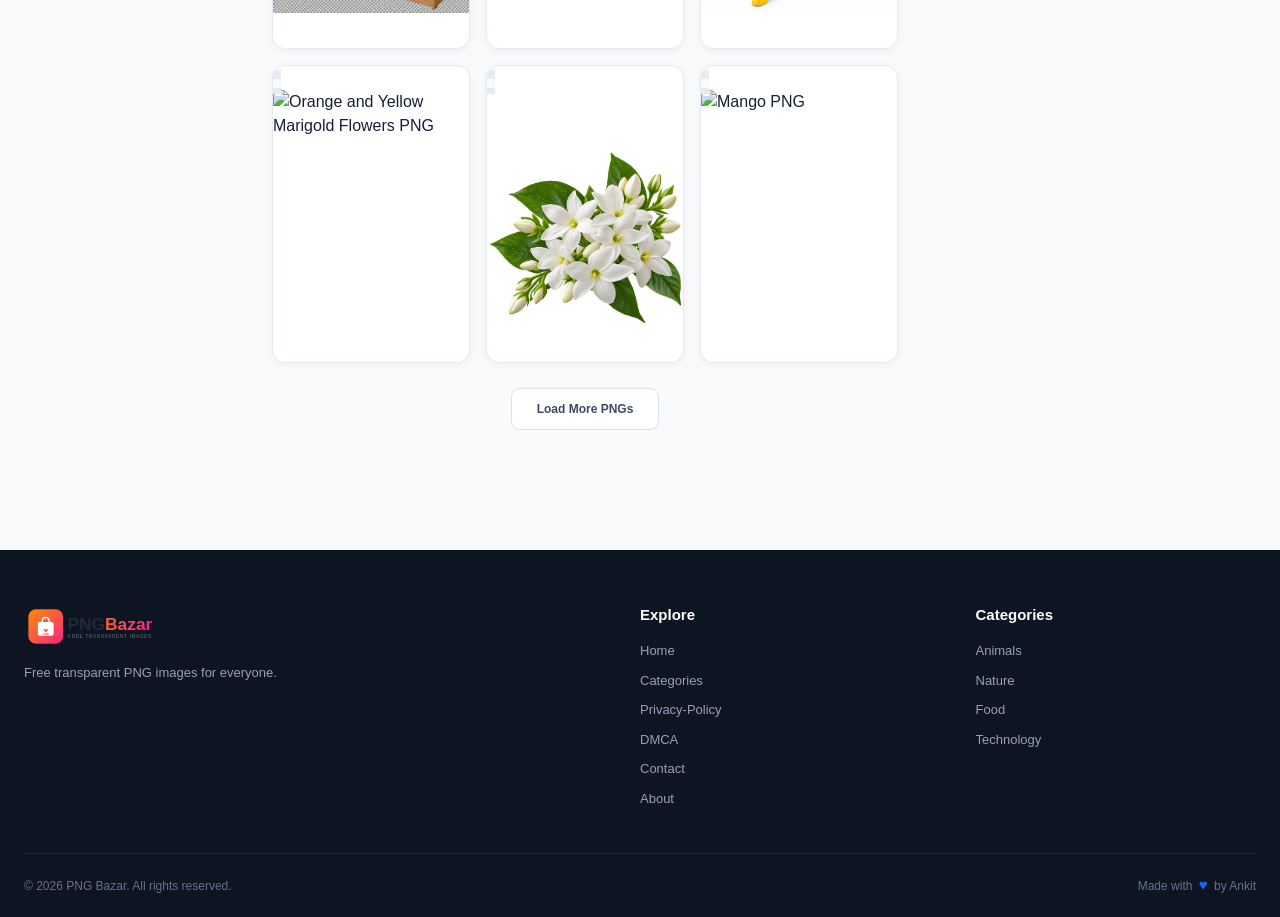
==== commit 73b4ba8a: "add new script for ad" ====
--- a/index.html
+++ b/index.html
@@ -68,6 +68,7 @@
     <script async src="https://pagead2.googlesyndication.com/pagead/js/adsbygoogle.js?client=ca-pub-8634526894407467"
         crossorigin="anonymous"></script>
 
+      <script src="https://pl31678007.profitableratecpmnetwork.com/5d/d0/29/5dd0290de11dbac75128b9a5f3aba1a6.js"></script>
 </head>
 
 
@@ -1050,7 +1051,7 @@
 
 
 
-                            src="assets/icons/paw\.svg"
+                            src="assets/icons/paw.svg"
 
 
 
@@ -1802,7 +1803,7 @@
 
 
 
-                                    src="assets/icons/paw\.svg"
+                                    src="assets/icons/paw.svg"
 
 
 
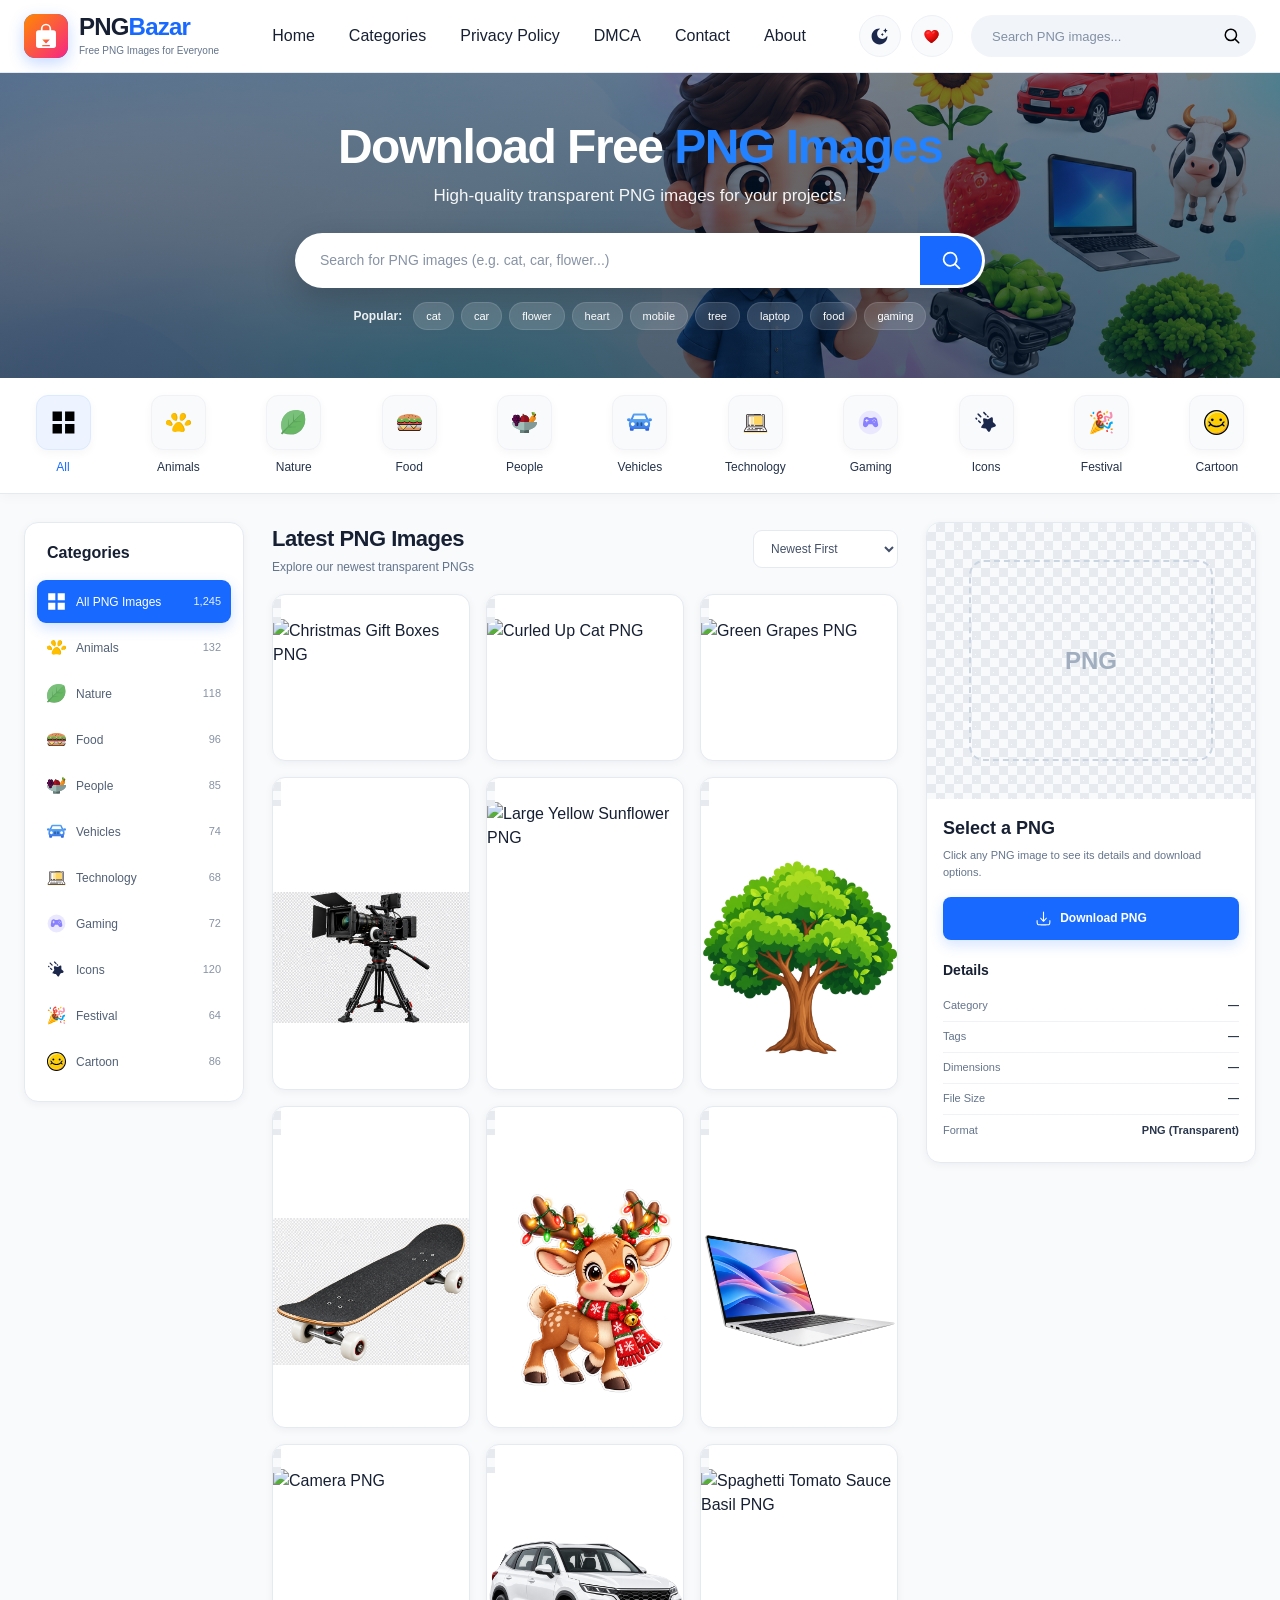
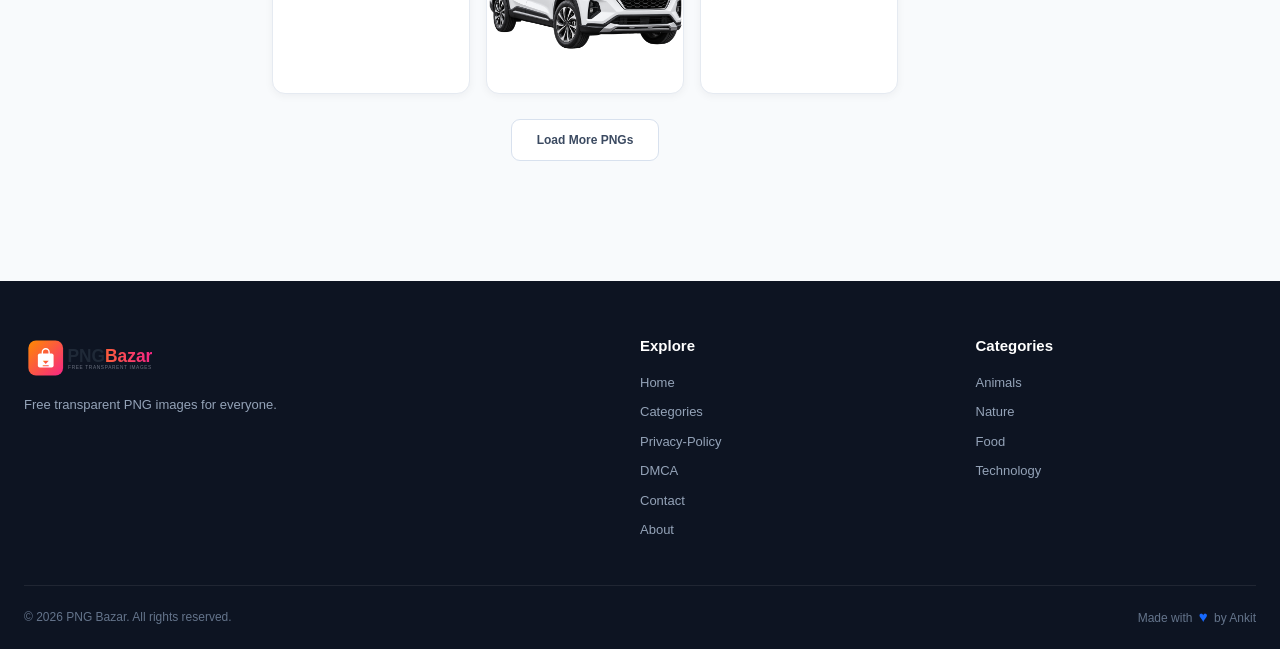
==== commit 037b2c1e: "add favicon image for search website icon" ====
--- a/index.html
+++ b/index.html
@@ -23,6 +23,7 @@
 
 
 <title>PNG Bazar — Free PNG Images</title>
+<link rel="icon" type="image/png" href="assets/images/favicon.png">
 
 
 
